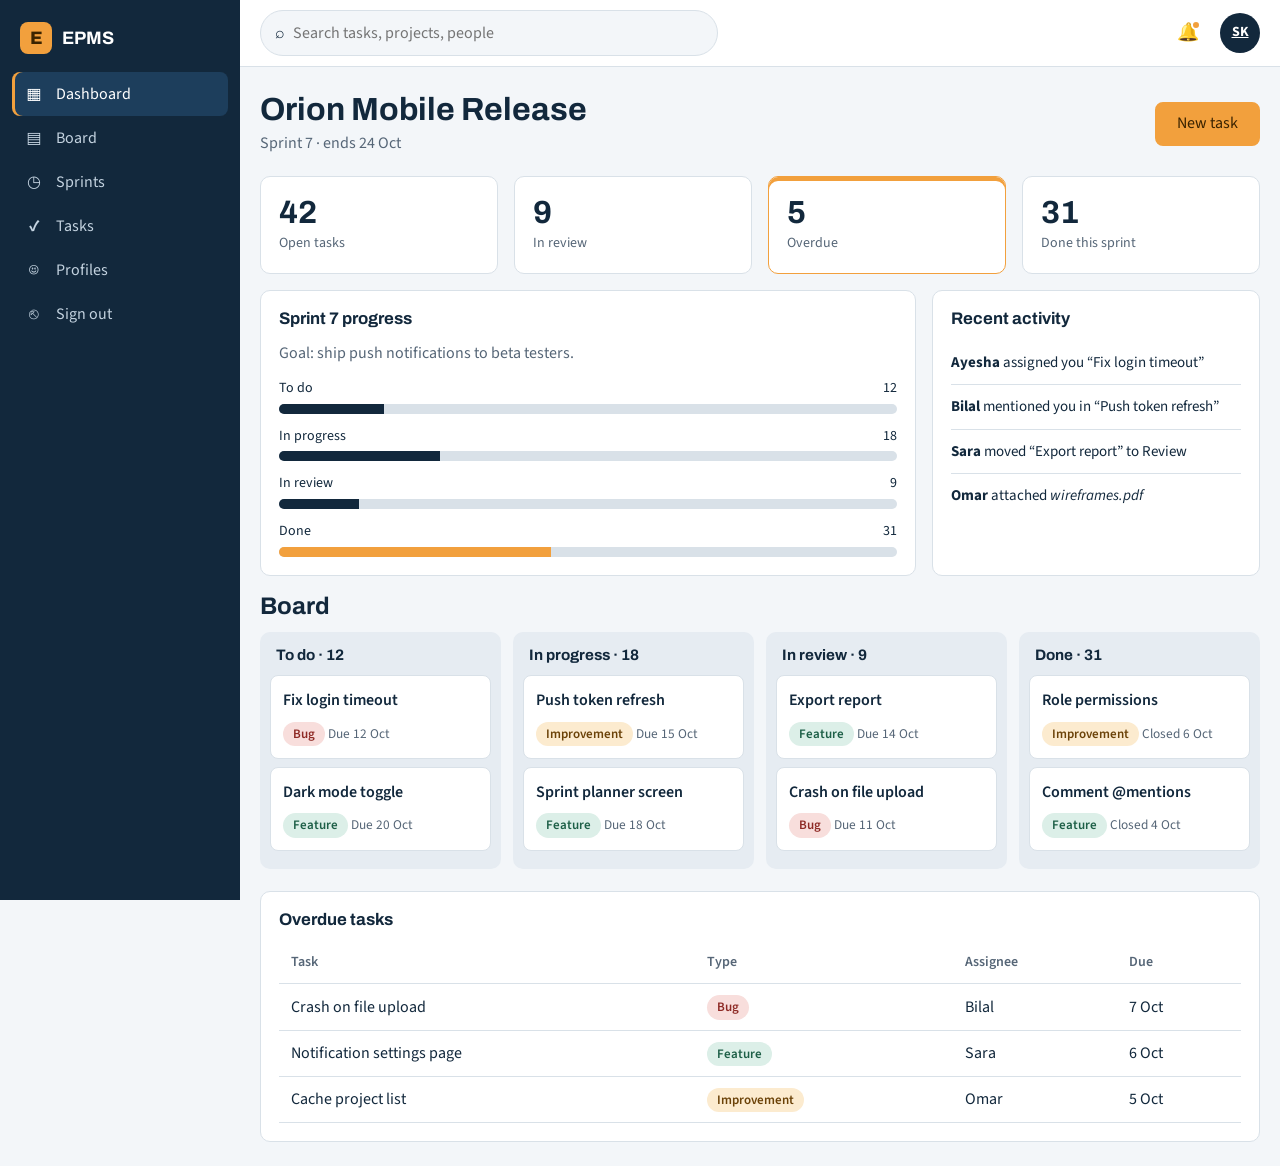
==== dashboard.html @ 10a547cf "Add files via upload" ====
<!DOCTYPE html>
<html lang="en">
<head>
<meta charset="utf-8">
<meta name="viewport" content="width=device-width, initial-scale=1">
<title>Dashboard — EPMS</title>
<link rel="icon" href="data:image/svg+xml,%3Csvg xmlns='http://www.w3.org/2000/svg' viewBox='0 0 32 32'%3E%3Crect width='32' height='32' rx='8' fill='%23F2A03D'/%3E%3Cpath d='M8 9h16M8 16h10M8 23h13' stroke='%233A2300' stroke-width='3' stroke-linecap='round'/%3E%3C/svg%3E">
<link rel="stylesheet" href="https://fonts.googleapis.com/css2?family=Archivo:wght@600;700;800&family=Source+Sans+3:wght@400;600;700&display=swap">
<link rel="stylesheet" href="styles.css">
</head>
<body>
<input type="checkbox" id="nav" aria-label="Toggle menu">
<div class="app">
  <aside class="side">
    <a class="brand" href="index.html"><span class="logo">E</span><span class="t">EPMS</span></a>
    <nav class="nav" aria-label="App">
      <a href="dashboard.html" aria-current="page"><i>▦</i><span class="t">Dashboard</span></a>
      <a href="#board"><i>▤</i><span class="t">Board</span></a>
      <a href="#sprint"><i>◷</i><span class="t">Sprints</span></a>
      <a href="#overdue"><i>✔</i><span class="t">Tasks</span></a>
      <a href="profiles.html"><i>☺</i><span class="t">Profiles</span></a>
      <a href="login.html"><i>⎋</i><span class="t">Sign out</span></a>
    </nav>
    <label class="scrim" for="nav"></label>
  </aside>
  <div>
    <header class="top">
      <label class="ico burger" for="nav" aria-label="Open menu">☰</label>
      <form class="search" role="search" onsubmit="return false"><span aria-hidden="true">⌕</span><input type="search" placeholder="Search tasks, projects, people" aria-label="Search"></form>
      <span class="sp"></span>
      <a class="ico" href="#activity" aria-label="Notifications, 3 new">🔔<span class="dot"></span></a>
      <a class="av" href="profiles.html#pm" aria-label="Your profile">SK</a>
    </header>
    <main>
      <div class="head">
        <div><h1>Orion Mobile Release</h1><p>Sprint 7 · ends 24 Oct</p></div>
        <a class="btn pri" href="#board">New task</a>
      </div>

      <section class="grid stats" aria-label="Task counts">
        <div class="card stat"><b>42</b><span>Open tasks</span></div>
        <div class="card stat"><b>9</b><span>In review</span></div>
        <div class="card stat hot"><b>5</b><span>Overdue</span></div>
        <div class="card stat"><b>31</b><span>Done this sprint</span></div>
      </section>

      <section class="grid two">
        <div class="card" id="sprint">
          <h3>Sprint 7 progress</h3>
          <p style="margin:0;color:var(--muted)">Goal: ship push notifications to beta testers.</p>
          <div class="row"><span>To do</span><span>12</span></div><div class="bar"><span style="width:17%"></span></div>
          <div class="row"><span>In progress</span><span>18</span></div><div class="bar"><span style="width:26%"></span></div>
          <div class="row"><span>In review</span><span>9</span></div><div class="bar"><span style="width:13%"></span></div>
          <div class="row"><span>Done</span><span>31</span></div><div class="bar hot"><span style="width:44%"></span></div>
        </div>
        <div class="card" id="activity">
          <h3>Recent activity</h3>
          <ul class="feed">
            <li><b>Ayesha</b> assigned you “Fix login timeout”</li>
            <li><b>Bilal</b> mentioned you in “Push token refresh”</li>
            <li><b>Sara</b> moved “Export report” to Review</li>
            <li><b>Omar</b> attached <i>wireframes.pdf</i></li>
          </ul>
        </div>
      </section>

      <section id="board" aria-label="Kanban board">
        <h2 style="margin-bottom:12px">Board</h2>
        <div class="board">
          <div class="col"><h3>To do · 12</h3>
            <div class="task"><p>Fix login timeout</p><span class="tag bug">Bug</span> <small>Due 12 Oct</small></div>
            <div class="task"><p>Dark mode toggle</p><span class="tag feat">Feature</span> <small>Due 20 Oct</small></div></div>
          <div class="col"><h3>In progress · 18</h3>
            <div class="task"><p>Push token refresh</p><span class="tag imp">Improvement</span> <small>Due 15 Oct</small></div>
            <div class="task"><p>Sprint planner screen</p><span class="tag feat">Feature</span> <small>Due 18 Oct</small></div></div>
          <div class="col"><h3>In review · 9</h3>
            <div class="task"><p>Export report</p><span class="tag feat">Feature</span> <small>Due 14 Oct</small></div>
            <div class="task"><p>Crash on file upload</p><span class="tag bug">Bug</span> <small>Due 11 Oct</small></div></div>
          <div class="col"><h3>Done · 31</h3>
            <div class="task"><p>Role permissions</p><span class="tag imp">Improvement</span> <small>Closed 6 Oct</small></div>
            <div class="task"><p>Comment @mentions</p><span class="tag feat">Feature</span> <small>Closed 4 Oct</small></div></div>
        </div>
      </section>

      <section class="card" id="overdue">
        <h3>Overdue tasks</h3>
        <div class="scroll"><table>
          <thead><tr><th>Task</th><th>Type</th><th>Assignee</th><th>Due</th></tr></thead>
          <tbody>
            <tr><td>Crash on file upload</td><td><span class="tag bug">Bug</span></td><td>Bilal</td><td>7 Oct</td></tr>
            <tr><td>Notification settings page</td><td><span class="tag feat">Feature</span></td><td>Sara</td><td>6 Oct</td></tr>
            <tr><td>Cache project list</td><td><span class="tag imp">Improvement</span></td><td>Omar</td><td>5 Oct</td></tr>
          </tbody>
        </table></div>
      </section>
    </main>
  </div>
</div>
</body>
</html>
---- styles.css ----
/* EPMS — 60% paper (--bg/--surface), 30% ink navy (--ink), 10% signal amber (--accent) */
:root{--bg:#F3F6F9;--surface:#fff;--ink:#12283C;--ink2:#1D3E5C;--muted:#566677;--line:#D9E1E8;--accent:#F2A03D;--accent-ink:#3A2300;--r:10px}
*{box-sizing:border-box}
body{margin:0;font:16px/1.55 "Source Sans 3",system-ui,sans-serif;background:var(--bg);color:var(--ink)}
h1,h2,h3{font-family:Archivo,system-ui,sans-serif;line-height:1.2;margin:0}
a{color:inherit}img{max-width:100%}
:focus-visible{outline:3px solid var(--accent);outline-offset:2px}
.wrap{max-width:1200px;margin:0 auto;padding:0 20px}

/* buttons, tags, forms */
.btn{display:inline-flex;align-items:center;justify-content:center;min-height:44px;padding:0 20px;border-radius:8px;font:700 16px inherit;text-decoration:none;border:2px solid currentColor;background:none;color:inherit;cursor:pointer}
.btn.pri{background:var(--accent);border-color:var(--accent);color:var(--accent-ink)}
.tag{display:inline-block;padding:2px 10px;border-radius:99px;font-size:13px;font-weight:600;background:#E6EDF3}
.tag.bug{background:#F8DEDC;color:#8E2A25}.tag.feat{background:#DCEFE8;color:#1D5F47}.tag.imp{background:#FCEBCF;color:#6B4208}
label{display:block;font-weight:600;margin:14px 0 4px}
input,select{width:100%;min-height:44px;padding:0 12px;border:1px solid var(--line);border-radius:8px;font:inherit;background:#fff;color:inherit}

/* landing */
.lnav{display:flex;justify-content:space-between;align-items:center;gap:12px;padding:14px 0;flex-wrap:wrap}
.brand{display:flex;gap:10px;align-items:center;font:700 18px Archivo,sans-serif;text-decoration:none}
.logo{width:32px;height:32px;border-radius:8px;background:var(--accent);color:var(--accent-ink);display:grid;place-items:center;font-weight:800;flex:none}
.hero{background:var(--ink);color:#fff;padding-bottom:clamp(40px,8vw,96px)}
.hero-grid{display:grid;grid-template-columns:1.1fr .9fr;gap:40px;align-items:center;padding-top:clamp(24px,5vw,64px)}
.hero h1{font-size:clamp(2rem,5vw,3.6rem);max-width:15ch}
.hero p{max-width:46ch;color:#C4D3E0;font-size:1.1rem}
.cta{display:flex;gap:12px;flex-wrap:wrap;margin-top:24px}
.peek{background:var(--surface);color:var(--ink);border-radius:var(--r);padding:14px;display:grid;grid-template-columns:repeat(3,1fr);gap:8px}
.peek div{background:#E9EEF3;border-radius:8px;padding:8px;font-size:14px}
.peek b{display:block;margin-bottom:6px}.peek p{margin:0 0 6px;background:#fff;border:1px solid var(--line);border-radius:6px;padding:6px;font-size:13px;color:var(--ink)}
.sec{padding:clamp(36px,6vw,72px) 0}
.sec h2{font-size:clamp(1.5rem,3vw,2.2rem);margin-bottom:24px}
.grid{display:grid;gap:16px}
.g3{grid-template-columns:repeat(auto-fit,minmax(260px,1fr))}
.band{background:var(--ink);color:#fff}.band .card{background:var(--ink2);border-color:#2E5878;color:#fff}
footer{padding:28px 0;color:var(--muted);font-size:14px;border-top:1px solid var(--line)}

/* app shell */
#nav{position:absolute;opacity:0;pointer-events:none}
.app{display:grid;grid-template-columns:240px 1fr;min-height:100vh}
.side{background:var(--ink);color:#C4D3E0;padding:16px 12px;position:sticky;top:0;height:100vh;overflow:auto}
.side .brand{color:#fff;padding:6px 8px 18px}
.nav a{display:flex;gap:12px;align-items:center;min-height:44px;padding:0 12px;border-radius:8px;text-decoration:none}
.nav a:hover,.nav a[aria-current]{background:var(--ink2);color:#fff}
.nav a[aria-current]{box-shadow:inset 3px 0 var(--accent)}
.nav i{font-style:normal;width:20px;text-align:center;flex:none}
.top{display:flex;gap:10px;align-items:center;padding:10px 20px;background:var(--surface);border-bottom:1px solid var(--line);position:sticky;top:0;z-index:5}
.search{flex:1;max-width:480px;display:flex;align-items:center;gap:8px;border:1px solid var(--line);border-radius:99px;padding:0 14px;background:var(--bg)}
.search input{border:0;background:none;outline:0;padding:0}
.search:focus-within{border-color:var(--ink);box-shadow:0 0 0 3px rgba(242,160,61,.45)}
.sp{flex:1}
.ico{min-width:44px;min-height:44px;display:grid;place-items:center;border-radius:50%;background:none;border:0;position:relative;font-size:18px;cursor:pointer;text-decoration:none}
.dot{position:absolute;top:9px;right:9px;width:10px;height:10px;border-radius:50%;background:var(--accent);border:2px solid #fff}
.burger,.scrim{display:none}
.av{width:40px;height:40px;border-radius:50%;background:var(--ink);color:#fff;display:grid;place-items:center;font-weight:700;font-size:14px;flex:none}
main{padding:24px 20px;max-width:1400px;margin:0 auto;width:100%}
.head{display:flex;justify-content:space-between;align-items:center;gap:12px;flex-wrap:wrap;margin-bottom:20px}
.head p{margin:2px 0 0;color:var(--muted)}
.card{background:var(--surface);border:1px solid var(--line);border-radius:var(--r);padding:18px}
.card h3{font-size:1.05rem;margin-bottom:12px}
.stats{grid-template-columns:repeat(auto-fit,minmax(170px,1fr));margin-bottom:16px}
.stat b{font:700 2rem Archivo,sans-serif;display:block}.stat span{color:var(--muted);font-size:14px}
.stat.hot{border-color:var(--accent);box-shadow:inset 0 4px var(--accent)}
.two{grid-template-columns:2fr 1fr;margin-bottom:16px}
.row{display:flex;justify-content:space-between;font-size:14px;margin:12px 0 4px}
.bar{height:10px;border-radius:99px;background:var(--line);overflow:hidden}
.bar span{display:block;height:100%;background:var(--ink)}.bar.hot span{background:var(--accent)}
.feed{list-style:none;margin:0;padding:0}.feed li{padding:10px 0;border-bottom:1px solid var(--line);font-size:15px}.feed li:last-child{border:0}
.board{display:grid;grid-template-columns:repeat(4,minmax(220px,1fr));gap:12px;overflow-x:auto;margin-bottom:16px;padding-bottom:6px}
.col{background:#E6ECF2;border-radius:var(--r);padding:10px}
.col h3{font-size:.95rem;padding:4px 6px 10px}
.task{background:#fff;border:1px solid var(--line);border-radius:8px;padding:12px;margin-bottom:8px}
.task p{margin:0 0 8px;font-weight:600}.task small{color:var(--muted)}
.scroll{overflow-x:auto}
table{width:100%;border-collapse:collapse;min-width:520px}
th,td{text-align:left;padding:10px 12px;border-bottom:1px solid var(--line)}
th{color:var(--muted);font-weight:600;font-size:14px}

/* profile tabs: CSS-only via :target */
.tabs{display:flex;gap:6px;flex-wrap:wrap;margin-bottom:16px}
.tabs a{min-height:44px;display:inline-flex;align-items:center;padding:0 18px;border-radius:99px;text-decoration:none;font-weight:600;border:1px solid var(--line);background:var(--surface)}
.tabs a:hover{border-color:var(--ink)}
.pane{display:none}.pane:target{display:block}
.panes:not(:has(:target)) .pane:first-child{display:block}
.who{display:flex;gap:16px;align-items:center;margin-bottom:16px}
.who .av{width:64px;height:64px;font-size:22px;background:var(--accent);color:var(--accent-ink)}
.perm{list-style:none;margin:0;padding:0}.perm li{padding:8px 0 8px 26px;position:relative;border-bottom:1px solid var(--line)}
.perm li::before{content:"✓";position:absolute;left:0;color:var(--ink);font-weight:800}
.perm li.no{color:var(--muted)}.perm li.no::before{content:"–"}

/* auth */
.auth{min-height:100vh;display:grid;place-items:center;padding:20px;background:var(--ink)}
.auth .card{width:100%;max-width:420px}

/* tablet: icon-only sidebar */
@media(max-width:1023px){
.app{grid-template-columns:68px 1fr}.side .t{display:none}.side .brand{justify-content:center}.nav a{justify-content:center;padding:0}
.two,.hero-grid{grid-template-columns:1fr}}
/* mobile: off-canvas sidebar */
@media(max-width:599px){
.app{grid-template-columns:1fr}
.side{position:fixed;inset:0 auto 0 0;width:260px;z-index:20;transform:translateX(-100%);transition:transform .2s}
.side .t{display:inline}.side .brand{justify-content:flex-start}.nav a{justify-content:flex-start;padding:0 12px}
#nav:checked~.app .side{transform:none}
#nav:checked~.app .scrim{display:block;position:fixed;inset:0;background:rgba(18,40,60,.5);z-index:15}
.burger{display:grid}.top{padding:8px 12px}main{padding:16px 12px}
.peek{grid-template-columns:1fr}.btn{width:100%}.head .btn{width:auto}}
/* large screens: cap width */
@media(min-width:1440px){main{padding:32px}.stats{grid-template-columns:repeat(4,1fr)}}
@media(prefers-reduced-motion:reduce){*{transition:none!important}}
@media print{.side,.top,.scrim{display:none}.app{display:block}.card{break-inside:avoid}}
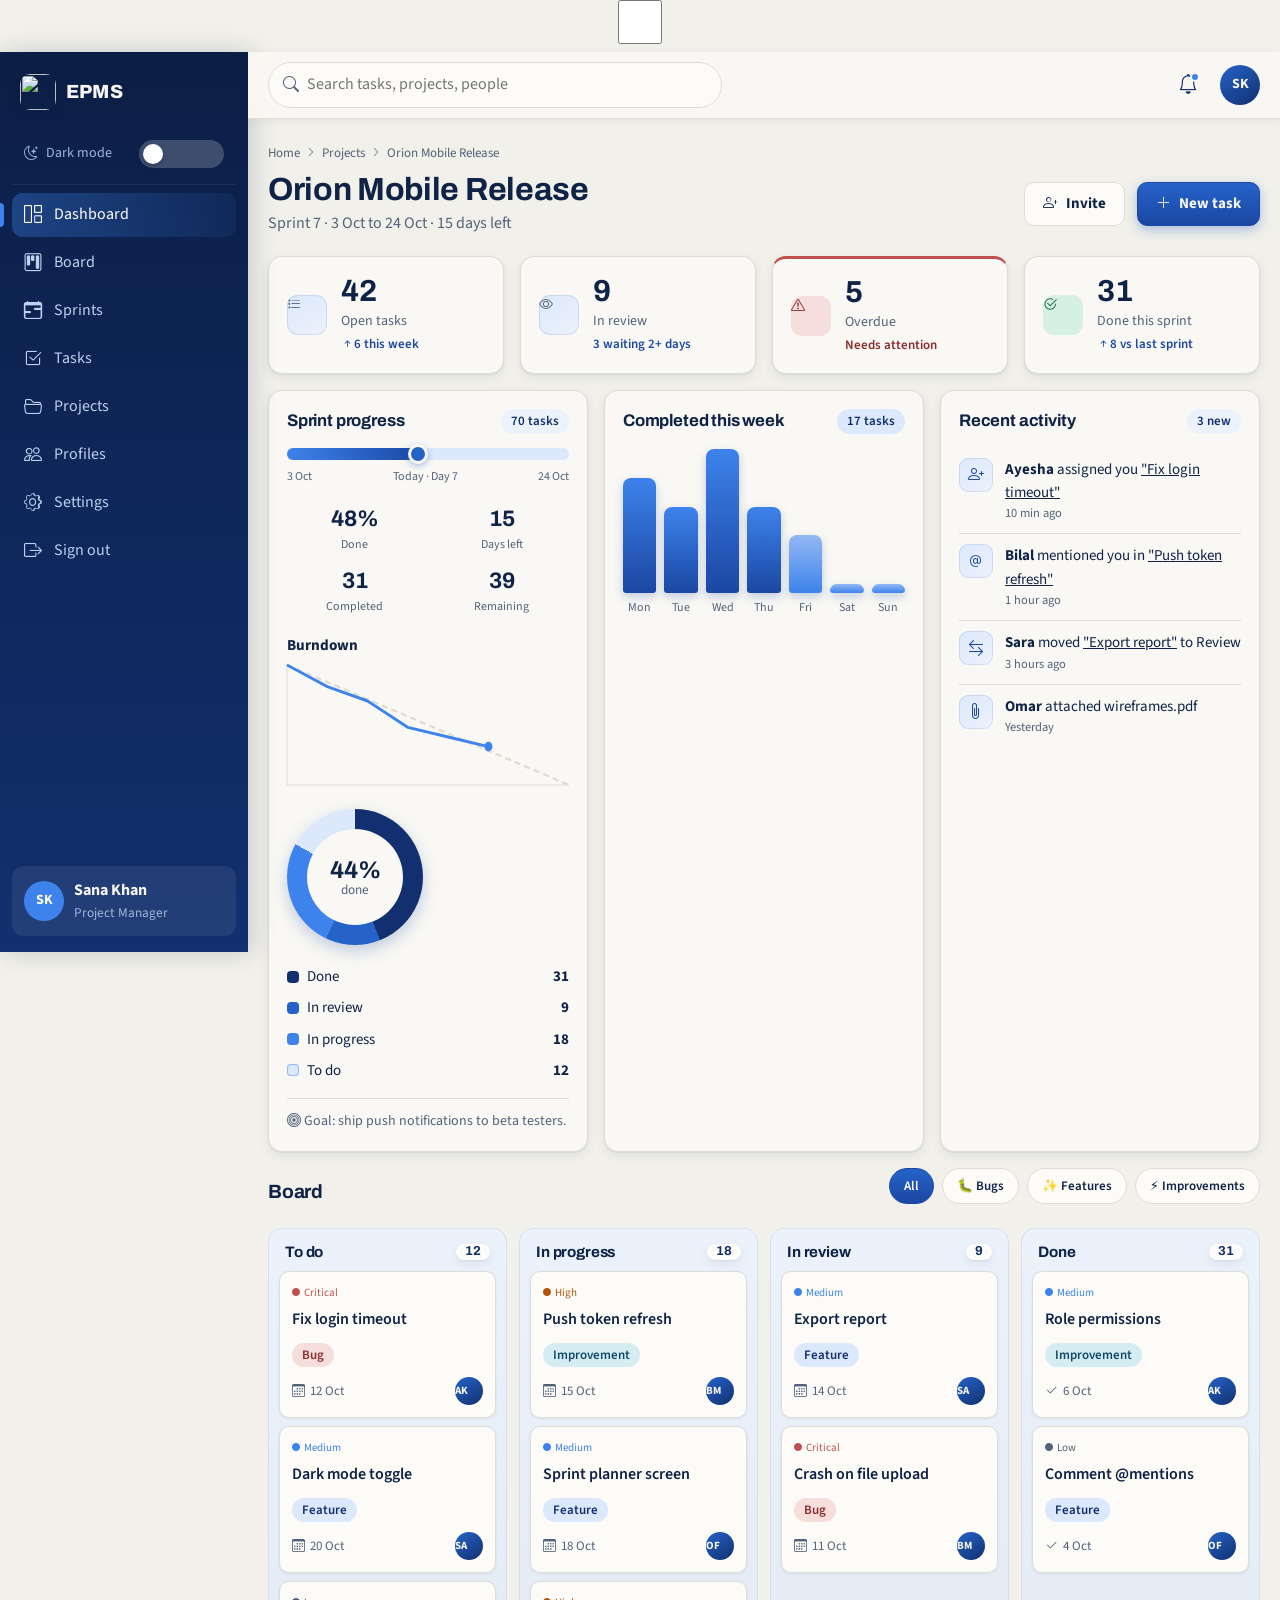
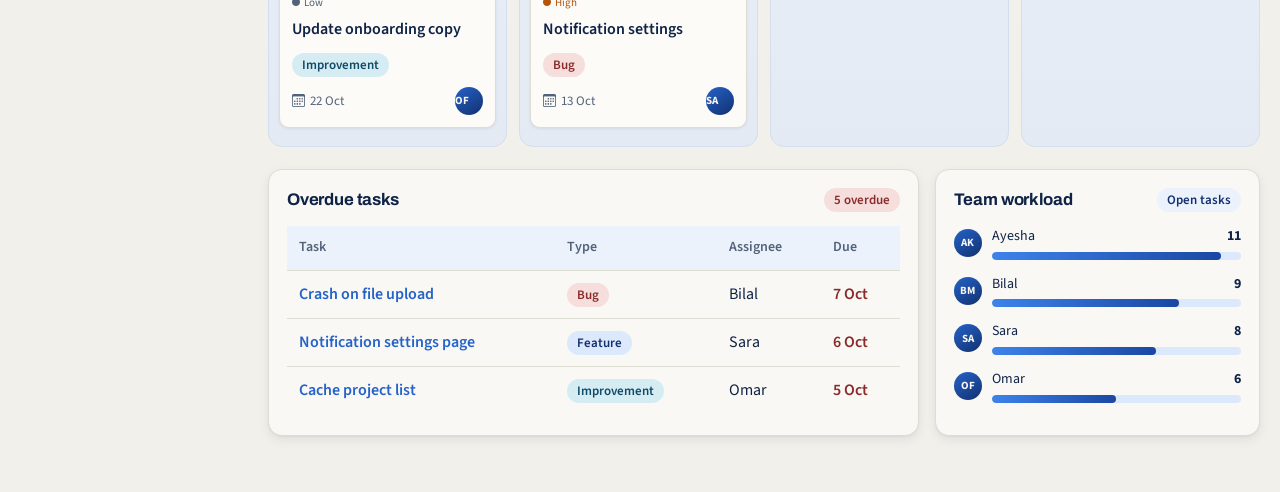
==== commit 0243b946: "chore: add new pages, auth flow, and .gitignore" ====
--- a/dashboard.html
+++ b/dashboard.html
@@ -4,94 +4,314 @@
 <meta charset="utf-8">
 <meta name="viewport" content="width=device-width, initial-scale=1">
 <title>Dashboard — EPMS</title>
-<link rel="icon" href="data:image/svg+xml,%3Csvg xmlns='http://www.w3.org/2000/svg' viewBox='0 0 32 32'%3E%3Crect width='32' height='32' rx='8' fill='%23F2A03D'/%3E%3Cpath d='M8 9h16M8 16h10M8 23h13' stroke='%233A2300' stroke-width='3' stroke-linecap='round'/%3E%3C/svg%3E">
+<meta name="description" content="Your engineering project dashboard — sprints, tasks, board and team workload at a glance.">
+<link rel="icon" type="image/svg+xml" href="logo.svg">
 <link rel="stylesheet" href="https://fonts.googleapis.com/css2?family=Archivo:wght@600;700;800&family=Source+Sans+3:wght@400;600;700&display=swap">
+<link rel="stylesheet" href="https://cdn.jsdelivr.net/npm/bootstrap-icons@1.11.3/font/bootstrap-icons.min.css">
 <link rel="stylesheet" href="styles.css">
 </head>
 <body>
+<!-- dark-mode checkbox (scoped via :has()) -->
+<input type="checkbox" id="dm" class="sr-only" aria-label="Toggle dark mode">
 <input type="checkbox" id="nav" aria-label="Toggle menu">
+<label class="scrim" for="nav" aria-label="Close menu"></label>
+
+<!-- ── New Task Modal (HTML :target trick; works without JS) ── -->
+<div id="new-task" role="dialog" aria-modal="true" aria-label="Create new task">
+  <div class="modal-card">
+    <div class="modal-h">
+      <h2><i class="bi bi-plus-circle" style="color:var(--b500)"></i> New Task</h2>
+      <a href="#" class="modal-close" aria-label="Close"><i class="bi bi-x-lg"></i></a>
+    </div>
+    <div class="modal-body">
+      <label for="nt-title">Task title <span style="color:var(--red)">*</span></label>
+      <input id="nt-title" type="text" placeholder="e.g. Fix login timeout" required>
+
+      <div class="modal-row">
+        <div>
+          <label for="nt-type">Type</label>
+          <select id="nt-type">
+            <option>🐛 Bug</option>
+            <option selected>✨ Feature</option>
+            <option>⚡ Improvement</option>
+          </select>
+        </div>
+        <div>
+          <label for="nt-priority">Priority</label>
+          <select id="nt-priority">
+            <option>🔴 Critical</option>
+            <option>🟠 High</option>
+            <option selected>🔵 Medium</option>
+            <option>⚪ Low</option>
+          </select>
+        </div>
+      </div>
+
+      <div class="modal-row">
+        <div>
+          <label for="nt-assignee">Assignee</label>
+          <select id="nt-assignee">
+            <option>Ayesha Khan</option>
+            <option>Bilal Mehmood</option>
+            <option selected>Sara Ahmed</option>
+            <option>Omar Farooq</option>
+            <option>Sana Khan</option>
+          </select>
+        </div>
+        <div>
+          <label for="nt-due">Due date</label>
+          <input id="nt-due" type="date" value="2026-10-24">
+        </div>
+      </div>
+
+      <label for="nt-sprint">Sprint</label>
+      <select id="nt-sprint">
+        <option selected>Sprint 7 · Orion Mobile Release</option>
+        <option>Sprint 8 · Billing Portal</option>
+        <option>Backlog (no sprint)</option>
+      </select>
+
+      <label for="nt-desc">Description</label>
+      <textarea id="nt-desc" placeholder="What needs to be done? Add context, links or acceptance criteria…"></textarea>
+
+      <div class="modal-footer">
+        <a href="#" class="btn ghost">Cancel</a>
+        <a href="task-detail.html" class="btn pri"><i class="bi bi-check2"></i>Create task</a>
+      </div>
+    </div>
+  </div>
+</div>
+
 <div class="app">
+  <!-- ── Sidebar ─────────────────────────────────────── -->
   <aside class="side">
-    <a class="brand" href="index.html"><span class="logo">E</span><span class="t">EPMS</span></a>
+    <a class="brand" href="index.html"><img src="logo.svg" alt="" width="36" height="36"><span class="t">EPMS</span></a>
+
+    <!-- dark mode toggle -->
+    <div class="dm-row">
+      <i class="bi bi-moon-stars"></i>
+      <label for="dm" class="t">Dark mode</label>
+      <label class="sw"><input type="checkbox" id="dm-side" onchange="document.getElementById('dm').checked=this.checked"><span></span></label>
+    </div>
+
     <nav class="nav" aria-label="App">
-      <a href="dashboard.html" aria-current="page"><i>▦</i><span class="t">Dashboard</span></a>
-      <a href="#board"><i>▤</i><span class="t">Board</span></a>
-      <a href="#sprint"><i>◷</i><span class="t">Sprints</span></a>
-      <a href="#overdue"><i>✔</i><span class="t">Tasks</span></a>
-      <a href="profiles.html"><i>☺</i><span class="t">Profiles</span></a>
-      <a href="login.html"><i>⎋</i><span class="t">Sign out</span></a>
+      <a href="dashboard.html" aria-current="page" title="Dashboard"><i class="bi bi-grid-1x2"></i><span class="t">Dashboard</span></a>
+      <a href="#board" title="Board"><i class="bi bi-kanban"></i><span class="t">Board</span></a>
+      <a href="#sprint" title="Sprints"><i class="bi bi-calendar-range"></i><span class="t">Sprints</span></a>
+      <a href="#overdue" title="Tasks"><i class="bi bi-check2-square"></i><span class="t">Tasks</span></a>
+      <a href="projects.html" title="Projects"><i class="bi bi-folder2-open"></i><span class="t">Projects</span></a>
+      <a href="profiles.html" title="Profiles"><i class="bi bi-people"></i><span class="t">Profiles</span></a>
+      <a href="settings.html" title="Settings"><i class="bi bi-gear"></i><span class="t">Settings</span></a>
+      <a href="login.html" title="Sign out"><i class="bi bi-box-arrow-right"></i><span class="t">Sign out</span></a>
     </nav>
-    <label class="scrim" for="nav"></label>
+    <div class="me"><span class="av">SK</span><div class="t"><b>Sana Khan</b><small>Project Manager</small></div></div>
   </aside>
-  <div>
+
+  <div class="page">
+    <!-- ── Top bar ──────────────────────────────────── -->
     <header class="top">
-      <label class="ico burger" for="nav" aria-label="Open menu">☰</label>
-      <form class="search" role="search" onsubmit="return false"><span aria-hidden="true">⌕</span><input type="search" placeholder="Search tasks, projects, people" aria-label="Search"></form>
+      <label class="ico burger" for="nav" aria-label="Open menu"><i class="bi bi-list"></i></label>
+      <div class="search" role="search"><i class="bi bi-search"></i><input type="search" placeholder="Search tasks, projects, people" aria-label="Search"></div>
       <span class="sp"></span>
-      <a class="ico" href="#activity" aria-label="Notifications, 3 new">🔔<span class="dot"></span></a>
-      <a class="av" href="profiles.html#pm" aria-label="Your profile">SK</a>
+
+      <!-- Notification dropdown -->
+      <details class="drop" id="notif-drop">
+        <summary class="ico" aria-label="Notifications, 3 new" id="bell-btn">
+          <i class="bi bi-bell"></i><span class="dot"></span>
+        </summary>
+        <div class="drop-menu" role="menu" aria-label="Notifications">
+          <h4>Notifications</h4>
+          <a class="notif-item" href="task-detail.html" role="menuitem">
+            <span class="chip"><i class="bi bi-person-plus"></i></span>
+            <div><b>Ayesha assigned you "Fix login timeout"</b><small>10 min ago</small></div>
+            <span class="notif-dot"></span>
+          </a>
+          <a class="notif-item" href="task-detail.html" role="menuitem">
+            <span class="chip"><i class="bi bi-at"></i></span>
+            <div><b>Bilal mentioned you in "Push token refresh"</b><small>1 hour ago</small></div>
+            <span class="notif-dot"></span>
+          </a>
+          <a class="notif-item" href="task-detail.html" role="menuitem">
+            <span class="chip"><i class="bi bi-arrow-left-right"></i></span>
+            <div><b>Sara moved "Export report" to Review</b><small>3 hours ago</small></div>
+            <span class="notif-dot"></span>
+          </a>
+          <a class="notif-item" href="task-detail.html" role="menuitem">
+            <span class="chip"><i class="bi bi-paperclip"></i></span>
+            <div><b>Omar attached wireframes.pdf</b><small>Yesterday</small></div>
+          </a>
+          <a class="drop-footer" href="dashboard.html#activity">Mark all as read · View all</a>
+        </div>
+      </details>
+
+      <!-- Avatar dropdown -->
+      <details class="drop" id="avatar-drop">
+        <summary class="av" aria-label="Your account menu" id="avatar-btn">SK</summary>
+        <div class="drop-menu av-menu" role="menu" aria-label="Account">
+          <div class="av-info">
+            <b>Sana Khan</b>
+            <small>sana@example.com · Project Manager</small>
+          </div>
+          <a class="av-link" href="profiles.html#pm" role="menuitem"><i class="bi bi-person-circle"></i>Your profile</a>
+          <a class="av-link" href="settings.html" role="menuitem"><i class="bi bi-gear"></i>Settings</a>
+          <div style="display:flex;align-items:center;gap:10px;padding:12px 16px;border-bottom:1px solid var(--line)">
+            <i class="bi bi-moon-stars" style="color:var(--muted)"></i>
+            <span style="flex:1;font-size:14px">Dark mode</span>
+            <label class="sw"><input type="checkbox" id="dm-top" onchange="document.getElementById('dm').checked=this.checked;document.getElementById('dm-side').checked=this.checked"><span></span></label>
+          </div>
+          <a class="av-link" href="login.html" role="menuitem" style="color:var(--red-ink)"><i class="bi bi-box-arrow-right"></i>Sign out</a>
+        </div>
+      </details>
     </header>
+
     <main>
+      <nav class="bread" aria-label="Breadcrumb">
+        <a href="index.html">Home</a><i class="bi bi-chevron-right"></i>
+        <a href="projects.html">Projects</a><i class="bi bi-chevron-right"></i>
+        <span>Orion Mobile Release</span>
+      </nav>
+
       <div class="head">
-        <div><h1>Orion Mobile Release</h1><p>Sprint 7 · ends 24 Oct</p></div>
-        <a class="btn pri" href="#board">New task</a>
+        <div><h1>Orion Mobile Release</h1><p>Sprint 7 · 3 Oct to 24 Oct · 15 days left</p></div>
+        <div class="cta">
+          <a class="btn ghost" href="profiles.html"><i class="bi bi-person-plus"></i>Invite</a>
+          <a class="btn pri" href="#new-task" id="open-task-btn"><i class="bi bi-plus-lg"></i>New task</a>
+        </div>
       </div>
 
+      <!-- ── KPI stats ─────────────────────────────── -->
       <section class="grid stats" aria-label="Task counts">
-        <div class="card stat"><b>42</b><span>Open tasks</span></div>
-        <div class="card stat"><b>9</b><span>In review</span></div>
-        <div class="card stat hot"><b>5</b><span>Overdue</span></div>
-        <div class="card stat"><b>31</b><span>Done this sprint</span></div>
+        <div class="card stat"><span class="chip"><i class="bi bi-list-task"></i></span><div><b>42</b><span>Open tasks</span><small><i class="bi bi-arrow-up-short"></i>6 this week</small></div></div>
+        <div class="card stat"><span class="chip"><i class="bi bi-eye"></i></span><div><b>9</b><span>In review</span><small>3 waiting 2+ days</small></div></div>
+        <div class="card stat hot"><span class="chip red"><i class="bi bi-exclamation-triangle"></i></span><div><b>5</b><span>Overdue</span><small>Needs attention</small></div></div>
+        <div class="card stat"><span class="chip green"><i class="bi bi-check2-circle"></i></span><div><b>31</b><span>Done this sprint</span><small><i class="bi bi-arrow-up-short"></i>8 vs last sprint</small></div></div>
       </section>
 
+      <!-- ── Sprint + bars + activity ─────────────── -->
+      <section class="grid three" aria-label="Sprint overview">
+        <div class="card" id="sprint">
+          <div class="card-h"><h3>Sprint progress</h3><span class="tag">70 tasks</span></div>
+
+          <!-- Sprint timeline bar -->
+          <div class="sprint-timeline" aria-label="Sprint timeline, 48% complete">
+            <div class="sprint-bar-wrap"><div class="sprint-bar-fill" style="width:48%"></div></div>
+            <div class="sprint-labels"><span>3 Oct</span><span>Today · Day 7</span><span>24 Oct</span></div>
+          </div>
+          <div class="sprint-stats">
+            <div class="sprint-stat"><b>48%</b><small>Done</small></div>
+            <div class="sprint-stat"><b>15</b><small>Days left</small></div>
+            <div class="sprint-stat"><b>31</b><small>Completed</small></div>
+            <div class="sprint-stat"><b>39</b><small>Remaining</small></div>
+          </div>
+
+          <!-- Burndown SVG chart -->
+          <div class="burndown" aria-label="Burndown chart">
+            <p class="burndown-title">Burndown</p>
+            <svg viewBox="0 0 280 100" aria-hidden="true" preserveAspectRatio="none">
+              <!-- axes -->
+              <line x1="0" y1="0" x2="0" y2="100" stroke="var(--line)" stroke-width="1"/>
+              <line x1="0" y1="100" x2="280" y2="100" stroke="var(--line)" stroke-width="1"/>
+              <!-- ideal line -->
+              <polyline class="ideal" points="0,0 280,100"/>
+              <!-- actual -->
+              <polyline points="0,0 40,18 80,30 120,52 160,60 200,68"/>
+              <circle cx="200" cy="68" r="4"/>
+            </svg>
+          </div>
+
+          <div class="donut-wrap" style="margin-top:16px">
+            <div class="donut" role="img" aria-label="44 percent of tasks done"><span><b>44%</b><small>done</small></span></div>
+            <ul class="legend">
+              <li><i style="background:var(--b800)"></i>Done<b>31</b></li>
+              <li><i style="background:var(--b600)"></i>In review<b>9</b></li>
+              <li><i style="background:var(--b500)"></i>In progress<b>18</b></li>
+              <li><i style="background:var(--b100);box-shadow:inset 0 0 0 1px var(--b300)"></i>To do<b>12</b></li>
+            </ul>
+          </div>
+          <p class="goal"><i class="bi bi-bullseye"></i> Goal: ship push notifications to beta testers.</p>
+        </div>
+
+        <div class="card">
+          <div class="card-h"><h3>Completed this week</h3><span class="tag feat">17 tasks</span></div>
+          <div class="bars" role="img" aria-label="Tasks completed per day, Mon 4, Tue 3, Wed 5, Thu 3, Fri 2, Sat 0, Sun 0">
+            <div><i style="--n:.8"></i><small>Mon</small></div>
+            <div><i style="--n:.6"></i><small>Tue</small></div>
+            <div><i style="--n:1"></i><small>Wed</small></div>
+            <div><i style="--n:.6"></i><small>Thu</small></div>
+            <div class="lo"><i style="--n:.4"></i><small>Fri</small></div>
+            <div class="lo"><i style="--n:.06"></i><small>Sat</small></div>
+            <div class="lo"><i style="--n:.06"></i><small>Sun</small></div>
+          </div>
+        </div>
+
+        <div class="card" id="activity">
+          <div class="card-h"><h3>Recent activity</h3><span class="tag">3 new</span></div>
+          <ul class="feed">
+            <li><span class="chip"><i class="bi bi-person-plus"></i></span><div><b>Ayesha</b> assigned you <a href="task-detail.html">"Fix login timeout"</a><small>10 min ago</small></div></li>
+            <li><span class="chip"><i class="bi bi-at"></i></span><div><b>Bilal</b> mentioned you in <a href="task-detail.html">"Push token refresh"</a><small>1 hour ago</small></div></li>
+            <li><span class="chip"><i class="bi bi-arrow-left-right"></i></span><div><b>Sara</b> moved <a href="task-detail.html">"Export report"</a> to Review<small>3 hours ago</small></div></li>
+            <li><span class="chip"><i class="bi bi-paperclip"></i></span><div><b>Omar</b> attached wireframes.pdf<small>Yesterday</small></div></li>
+          </ul>
+        </div>
+      </section>
+
+      <!-- ── Board ──────────────────────────────────── -->
+      <section id="board" aria-label="Kanban board" class="board-filter">
+        <div style="display:flex;align-items:center;justify-content:space-between;gap:12px;flex-wrap:wrap;margin-bottom:12px">
+          <h2 class="sec-t" style="margin:0">Board</h2>
+          <div class="board-controls" role="group" aria-label="Filter by type">
+            <input type="radio" name="bfilter" id="f-all"  checked>
+            <label for="f-all">All</label>
+            <input type="radio" name="bfilter" id="f-bug">
+            <label for="f-bug">🐛 Bugs</label>
+            <input type="radio" name="bfilter" id="f-feat">
+            <label for="f-feat">✨ Features</label>
+            <input type="radio" name="bfilter" id="f-imp">
+            <label for="f-imp">⚡ Improvements</label>
+          </div>
+        </div>
+        <div class="board">
+          <div class="col"><h3>To do <b>12</b></h3>
+            <a href="task-detail.html" class="task"><div class="task-pri pri-crit"><i class="bi bi-circle-fill" style="font-size:8px"></i>Critical</div><p>Fix login timeout</p><span class="tag bug">Bug</span><div class="meta"><span><i class="bi bi-calendar3"></i>12 Oct</span><span class="av sm">AK</span></div></a>
+            <a href="task-detail.html" class="task"><div class="task-pri pri-med"><i class="bi bi-circle-fill" style="font-size:8px"></i>Medium</div><p>Dark mode toggle</p><span class="tag feat">Feature</span><div class="meta"><span><i class="bi bi-calendar3"></i>20 Oct</span><span class="av sm">SA</span></div></a>
+            <a href="task-detail.html" class="task"><div class="task-pri pri-low"><i class="bi bi-circle-fill" style="font-size:8px"></i>Low</div><p>Update onboarding copy</p><span class="tag imp">Improvement</span><div class="meta"><span><i class="bi bi-calendar3"></i>22 Oct</span><span class="av sm">OF</span></div></a>
+          </div>
+          <div class="col"><h3>In progress <b>18</b></h3>
+            <a href="task-detail.html" class="task"><div class="task-pri pri-high"><i class="bi bi-circle-fill" style="font-size:8px"></i>High</div><p>Push token refresh</p><span class="tag imp">Improvement</span><div class="meta"><span><i class="bi bi-calendar3"></i>15 Oct</span><span class="av sm">BM</span></div></a>
+            <a href="task-detail.html" class="task"><div class="task-pri pri-med"><i class="bi bi-circle-fill" style="font-size:8px"></i>Medium</div><p>Sprint planner screen</p><span class="tag feat">Feature</span><div class="meta"><span><i class="bi bi-calendar3"></i>18 Oct</span><span class="av sm">OF</span></div></a>
+            <a href="task-detail.html" class="task"><div class="task-pri pri-high"><i class="bi bi-circle-fill" style="font-size:8px"></i>High</div><p>Notification settings</p><span class="tag bug">Bug</span><div class="meta"><span><i class="bi bi-calendar3"></i>13 Oct</span><span class="av sm">SA</span></div></a>
+          </div>
+          <div class="col"><h3>In review <b>9</b></h3>
+            <a href="task-detail.html" class="task"><div class="task-pri pri-med"><i class="bi bi-circle-fill" style="font-size:8px"></i>Medium</div><p>Export report</p><span class="tag feat">Feature</span><div class="meta"><span><i class="bi bi-calendar3"></i>14 Oct</span><span class="av sm">SA</span></div></a>
+            <a href="task-detail.html" class="task"><div class="task-pri pri-crit"><i class="bi bi-circle-fill" style="font-size:8px"></i>Critical</div><p>Crash on file upload</p><span class="tag bug">Bug</span><div class="meta"><span><i class="bi bi-calendar3"></i>11 Oct</span><span class="av sm">BM</span></div></a>
+          </div>
+          <div class="col"><h3>Done <b>31</b></h3>
+            <a href="task-detail.html" class="task"><div class="task-pri pri-med"><i class="bi bi-circle-fill" style="font-size:8px"></i>Medium</div><p>Role permissions</p><span class="tag imp">Improvement</span><div class="meta"><span><i class="bi bi-check2"></i>6 Oct</span><span class="av sm">AK</span></div></a>
+            <a href="task-detail.html" class="task"><div class="task-pri pri-low"><i class="bi bi-circle-fill" style="font-size:8px"></i>Low</div><p>Comment @mentions</p><span class="tag feat">Feature</span><div class="meta"><span><i class="bi bi-check2"></i>4 Oct</span><span class="av sm">OF</span></div></a>
+          </div>
+        </div>
+      </section>
+
+      <!-- ── Overdue + Workload ─────────────────────── -->
       <section class="grid two">
-        <div class="card" id="sprint">
-          <h3>Sprint 7 progress</h3>
-          <p style="margin:0;color:var(--muted)">Goal: ship push notifications to beta testers.</p>
-          <div class="row"><span>To do</span><span>12</span></div><div class="bar"><span style="width:17%"></span></div>
-          <div class="row"><span>In progress</span><span>18</span></div><div class="bar"><span style="width:26%"></span></div>
-          <div class="row"><span>In review</span><span>9</span></div><div class="bar"><span style="width:13%"></span></div>
-          <div class="row"><span>Done</span><span>31</span></div><div class="bar hot"><span style="width:44%"></span></div>
-        </div>
-        <div class="card" id="activity">
-          <h3>Recent activity</h3>
-          <ul class="feed">
-            <li><b>Ayesha</b> assigned you “Fix login timeout”</li>
-            <li><b>Bilal</b> mentioned you in “Push token refresh”</li>
-            <li><b>Sara</b> moved “Export report” to Review</li>
-            <li><b>Omar</b> attached <i>wireframes.pdf</i></li>
-          </ul>
-        </div>
-      </section>
-
-      <section id="board" aria-label="Kanban board">
-        <h2 style="margin-bottom:12px">Board</h2>
-        <div class="board">
-          <div class="col"><h3>To do · 12</h3>
-            <div class="task"><p>Fix login timeout</p><span class="tag bug">Bug</span> <small>Due 12 Oct</small></div>
-            <div class="task"><p>Dark mode toggle</p><span class="tag feat">Feature</span> <small>Due 20 Oct</small></div></div>
-          <div class="col"><h3>In progress · 18</h3>
-            <div class="task"><p>Push token refresh</p><span class="tag imp">Improvement</span> <small>Due 15 Oct</small></div>
-            <div class="task"><p>Sprint planner screen</p><span class="tag feat">Feature</span> <small>Due 18 Oct</small></div></div>
-          <div class="col"><h3>In review · 9</h3>
-            <div class="task"><p>Export report</p><span class="tag feat">Feature</span> <small>Due 14 Oct</small></div>
-            <div class="task"><p>Crash on file upload</p><span class="tag bug">Bug</span> <small>Due 11 Oct</small></div></div>
-          <div class="col"><h3>Done · 31</h3>
-            <div class="task"><p>Role permissions</p><span class="tag imp">Improvement</span> <small>Closed 6 Oct</small></div>
-            <div class="task"><p>Comment @mentions</p><span class="tag feat">Feature</span> <small>Closed 4 Oct</small></div></div>
-        </div>
-      </section>
-
-      <section class="card" id="overdue">
-        <h3>Overdue tasks</h3>
-        <div class="scroll"><table>
-          <thead><tr><th>Task</th><th>Type</th><th>Assignee</th><th>Due</th></tr></thead>
-          <tbody>
-            <tr><td>Crash on file upload</td><td><span class="tag bug">Bug</span></td><td>Bilal</td><td>7 Oct</td></tr>
-            <tr><td>Notification settings page</td><td><span class="tag feat">Feature</span></td><td>Sara</td><td>6 Oct</td></tr>
-            <tr><td>Cache project list</td><td><span class="tag imp">Improvement</span></td><td>Omar</td><td>5 Oct</td></tr>
-          </tbody>
-        </table></div>
+        <div class="card" id="overdue">
+          <div class="card-h"><h3>Overdue tasks</h3><span class="tag bug">5 overdue</span></div>
+          <div class="scroll"><table>
+            <thead><tr><th>Task</th><th>Type</th><th>Assignee</th><th>Due</th></tr></thead>
+            <tbody>
+              <tr><td data-label="Task"><a href="task-detail.html">Crash on file upload</a></td><td data-label="Type"><span class="tag bug">Bug</span></td><td data-label="Assignee">Bilal</td><td data-label="Due" style="color:var(--red-ink);font-weight:600">7 Oct</td></tr>
+              <tr><td data-label="Task"><a href="task-detail.html">Notification settings page</a></td><td data-label="Type"><span class="tag feat">Feature</span></td><td data-label="Assignee">Sara</td><td data-label="Due" style="color:var(--red-ink);font-weight:600">6 Oct</td></tr>
+              <tr><td data-label="Task"><a href="task-detail.html">Cache project list</a></td><td data-label="Type"><span class="tag imp">Improvement</span></td><td data-label="Assignee">Omar</td><td data-label="Due" style="color:var(--red-ink);font-weight:600">5 Oct</td></tr>
+            </tbody>
+          </table></div>
+        </div>
+        <div class="card">
+          <div class="card-h"><h3>Team workload</h3><span class="tag">Open tasks</span></div>
+          <div class="who-row"><span class="av sm">AK</span><div><span>Ayesha<b>11</b></span><div class="bar"><span style="width:92%"></span></div></div></div>
+          <div class="who-row"><span class="av sm">BM</span><div><span>Bilal<b>9</b></span><div class="bar"><span style="width:75%"></span></div></div></div>
+          <div class="who-row"><span class="av sm">SA</span><div><span>Sara<b>8</b></span><div class="bar"><span style="width:66%"></span></div></div></div>
+          <div class="who-row"><span class="av sm">OF</span><div><span>Omar<b>6</b></span><div class="bar"><span style="width:50%"></span></div></div></div>
+        </div>
       </section>
     </main>
   </div>
--- a/styles.css
+++ b/styles.css
@@ -1,110 +1,922 @@
-/* EPMS — 60% paper (--bg/--surface), 30% ink navy (--ink), 10% signal amber (--accent) */
-:root{--bg:#F3F6F9;--surface:#fff;--ink:#12283C;--ink2:#1D3E5C;--muted:#566677;--line:#D9E1E8;--accent:#F2A03D;--accent-ink:#3A2300;--r:10px}
-*{box-sizing:border-box}
-body{margin:0;font:16px/1.55 "Source Sans 3",system-ui,sans-serif;background:var(--bg);color:var(--ink)}
-h1,h2,h3{font-family:Archivo,system-ui,sans-serif;line-height:1.2;margin:0}
-a{color:inherit}img{max-width:100%}
-:focus-visible{outline:3px solid var(--accent);outline-offset:2px}
-.wrap{max-width:1200px;margin:0 auto;padding:0 20px}
-
-/* buttons, tags, forms */
-.btn{display:inline-flex;align-items:center;justify-content:center;min-height:44px;padding:0 20px;border-radius:8px;font:700 16px inherit;text-decoration:none;border:2px solid currentColor;background:none;color:inherit;cursor:pointer}
-.btn.pri{background:var(--accent);border-color:var(--accent);color:var(--accent-ink)}
-.tag{display:inline-block;padding:2px 10px;border-radius:99px;font-size:13px;font-weight:600;background:#E6EDF3}
-.tag.bug{background:#F8DEDC;color:#8E2A25}.tag.feat{background:#DCEFE8;color:#1D5F47}.tag.imp{background:#FCEBCF;color:#6B4208}
-label{display:block;font-weight:600;margin:14px 0 4px}
-input,select{width:100%;min-height:44px;padding:0 12px;border:1px solid var(--line);border-radius:8px;font:inherit;background:#fff;color:inherit}
-
-/* landing */
-.lnav{display:flex;justify-content:space-between;align-items:center;gap:12px;padding:14px 0;flex-wrap:wrap}
-.brand{display:flex;gap:10px;align-items:center;font:700 18px Archivo,sans-serif;text-decoration:none}
-.logo{width:32px;height:32px;border-radius:8px;background:var(--accent);color:var(--accent-ink);display:grid;place-items:center;font-weight:800;flex:none}
-.hero{background:var(--ink);color:#fff;padding-bottom:clamp(40px,8vw,96px)}
-.hero-grid{display:grid;grid-template-columns:1.1fr .9fr;gap:40px;align-items:center;padding-top:clamp(24px,5vw,64px)}
-.hero h1{font-size:clamp(2rem,5vw,3.6rem);max-width:15ch}
-.hero p{max-width:46ch;color:#C4D3E0;font-size:1.1rem}
-.cta{display:flex;gap:12px;flex-wrap:wrap;margin-top:24px}
-.peek{background:var(--surface);color:var(--ink);border-radius:var(--r);padding:14px;display:grid;grid-template-columns:repeat(3,1fr);gap:8px}
-.peek div{background:#E9EEF3;border-radius:8px;padding:8px;font-size:14px}
-.peek b{display:block;margin-bottom:6px}.peek p{margin:0 0 6px;background:#fff;border:1px solid var(--line);border-radius:6px;padding:6px;font-size:13px;color:var(--ink)}
-.sec{padding:clamp(36px,6vw,72px) 0}
-.sec h2{font-size:clamp(1.5rem,3vw,2.2rem);margin-bottom:24px}
-.grid{display:grid;gap:16px}
-.g3{grid-template-columns:repeat(auto-fit,minmax(260px,1fr))}
-.band{background:var(--ink);color:#fff}.band .card{background:var(--ink2);border-color:#2E5878;color:#fff}
-footer{padding:28px 0;color:var(--muted);font-size:14px;border-top:1px solid var(--line)}
-
-/* app shell */
-#nav{position:absolute;opacity:0;pointer-events:none}
-.app{display:grid;grid-template-columns:240px 1fr;min-height:100vh}
-.side{background:var(--ink);color:#C4D3E0;padding:16px 12px;position:sticky;top:0;height:100vh;overflow:auto}
-.side .brand{color:#fff;padding:6px 8px 18px}
-.nav a{display:flex;gap:12px;align-items:center;min-height:44px;padding:0 12px;border-radius:8px;text-decoration:none}
-.nav a:hover,.nav a[aria-current]{background:var(--ink2);color:#fff}
-.nav a[aria-current]{box-shadow:inset 3px 0 var(--accent)}
-.nav i{font-style:normal;width:20px;text-align:center;flex:none}
-.top{display:flex;gap:10px;align-items:center;padding:10px 20px;background:var(--surface);border-bottom:1px solid var(--line);position:sticky;top:0;z-index:5}
-.search{flex:1;max-width:480px;display:flex;align-items:center;gap:8px;border:1px solid var(--line);border-radius:99px;padding:0 14px;background:var(--bg)}
-.search input{border:0;background:none;outline:0;padding:0}
-.search:focus-within{border-color:var(--ink);box-shadow:0 0 0 3px rgba(242,160,61,.45)}
-.sp{flex:1}
-.ico{min-width:44px;min-height:44px;display:grid;place-items:center;border-radius:50%;background:none;border:0;position:relative;font-size:18px;cursor:pointer;text-decoration:none}
-.dot{position:absolute;top:9px;right:9px;width:10px;height:10px;border-radius:50%;background:var(--accent);border:2px solid #fff}
-.burger,.scrim{display:none}
-.av{width:40px;height:40px;border-radius:50%;background:var(--ink);color:#fff;display:grid;place-items:center;font-weight:700;font-size:14px;flex:none}
-main{padding:24px 20px;max-width:1400px;margin:0 auto;width:100%}
-.head{display:flex;justify-content:space-between;align-items:center;gap:12px;flex-wrap:wrap;margin-bottom:20px}
-.head p{margin:2px 0 0;color:var(--muted)}
-.card{background:var(--surface);border:1px solid var(--line);border-radius:var(--r);padding:18px}
-.card h3{font-size:1.05rem;margin-bottom:12px}
-.stats{grid-template-columns:repeat(auto-fit,minmax(170px,1fr));margin-bottom:16px}
-.stat b{font:700 2rem Archivo,sans-serif;display:block}.stat span{color:var(--muted);font-size:14px}
-.stat.hot{border-color:var(--accent);box-shadow:inset 0 4px var(--accent)}
-.two{grid-template-columns:2fr 1fr;margin-bottom:16px}
-.row{display:flex;justify-content:space-between;font-size:14px;margin:12px 0 4px}
-.bar{height:10px;border-radius:99px;background:var(--line);overflow:hidden}
-.bar span{display:block;height:100%;background:var(--ink)}.bar.hot span{background:var(--accent)}
-.feed{list-style:none;margin:0;padding:0}.feed li{padding:10px 0;border-bottom:1px solid var(--line);font-size:15px}.feed li:last-child{border:0}
-.board{display:grid;grid-template-columns:repeat(4,minmax(220px,1fr));gap:12px;overflow-x:auto;margin-bottom:16px;padding-bottom:6px}
-.col{background:#E6ECF2;border-radius:var(--r);padding:10px}
-.col h3{font-size:.95rem;padding:4px 6px 10px}
-.task{background:#fff;border:1px solid var(--line);border-radius:8px;padding:12px;margin-bottom:8px}
-.task p{margin:0 0 8px;font-weight:600}.task small{color:var(--muted)}
-.scroll{overflow-x:auto}
-table{width:100%;border-collapse:collapse;min-width:520px}
-th,td{text-align:left;padding:10px 12px;border-bottom:1px solid var(--line)}
-th{color:var(--muted);font-weight:600;font-size:14px}
-
-/* profile tabs: CSS-only via :target */
-.tabs{display:flex;gap:6px;flex-wrap:wrap;margin-bottom:16px}
-.tabs a{min-height:44px;display:inline-flex;align-items:center;padding:0 18px;border-radius:99px;text-decoration:none;font-weight:600;border:1px solid var(--line);background:var(--surface)}
-.tabs a:hover{border-color:var(--ink)}
-.pane{display:none}.pane:target{display:block}
-.panes:not(:has(:target)) .pane:first-child{display:block}
-.who{display:flex;gap:16px;align-items:center;margin-bottom:16px}
-.who .av{width:64px;height:64px;font-size:22px;background:var(--accent);color:var(--accent-ink)}
-.perm{list-style:none;margin:0;padding:0}.perm li{padding:8px 0 8px 26px;position:relative;border-bottom:1px solid var(--line)}
-.perm li::before{content:"✓";position:absolute;left:0;color:var(--ink);font-weight:800}
-.perm li.no{color:var(--muted)}.perm li.no::before{content:"–"}
-
-/* auth */
-.auth{min-height:100vh;display:grid;place-items:center;padding:20px;background:var(--ink)}
-.auth .card{width:100%;max-width:420px}
-
-/* tablet: icon-only sidebar */
-@media(max-width:1023px){
-.app{grid-template-columns:68px 1fr}.side .t{display:none}.side .brand{justify-content:center}.nav a{justify-content:center;padding:0}
-.two,.hero-grid{grid-template-columns:1fr}}
-/* mobile: off-canvas sidebar */
-@media(max-width:599px){
-.app{grid-template-columns:1fr}
-.side{position:fixed;inset:0 auto 0 0;width:260px;z-index:20;transform:translateX(-100%);transition:transform .2s}
-.side .t{display:inline}.side .brand{justify-content:flex-start}.nav a{justify-content:flex-start;padding:0 12px}
-#nav:checked~.app .side{transform:none}
-#nav:checked~.app .scrim{display:block;position:fixed;inset:0;background:rgba(18,40,60,.5);z-index:15}
-.burger{display:grid}.top{padding:8px 12px}main{padding:16px 12px}
-.peek{grid-template-columns:1fr}.btn{width:100%}.head .btn{width:auto}}
-/* large screens: cap width */
-@media(min-width:1440px){main{padding:32px}.stats{grid-template-columns:repeat(4,1fr)}}
-@media(prefers-reduced-motion:reduce){*{transition:none!important}}
-@media print{.side,.top,.scrim{display:none}.app{display:block}.card{break-inside:avoid}}
+/* ═══════════════════════════════════════════════════════════════
+   EPMS — Design Tokens
+   60% off-white  |  30% deep blues  |  10% bright blue accent
+═══════════════════════════════════════════════════════════════ */
+:root {
+  --bg:#F1F0EA; --surface:#F9F8F4; --paper:#FCFBF8;
+  --line:#DEDDD4; --ink:#0F2347; --muted:#53627A; --on:#F7F6F2;
+  --b900:#0B1E45; --b800:#12306F; --b700:#1B47A3;
+  --b600:#2563C9; --b500:#3D83EB; --b300:#93B8F4;
+  --b100:#DCE8FB; --b50:#ECF2FC;
+  --red:#C0504D; --red-bg:#F6DEDC; --red-ink:#8A2B2B;
+  --green:#1A8E5F; --green-bg:#D6F0E5; --green-ink:#0D5C3A;
+  --amber:#B45309; --amber-bg:#FEF3C7; --amber-ink:#92400E;
+  --r:14px;
+  --sh1:0 1px 2px rgba(15,35,71,.06),0 4px 12px rgba(15,35,71,.07);
+  --sh2:0 12px 32px rgba(11,30,69,.22);
+  --sh3:0 24px 60px rgba(11,30,69,.28);
+  --trans:.18s ease;
+}
+
+/* ── Dark mode (checkbox :has() trick) ──────────────────────── */
+body:has(#dm:checked) {
+  --bg:#0D1424; --surface:#111C35; --paper:#152244;
+  --line:#1E3060; --ink:#C9D8F2; --muted:#7A9BC4;
+  --b50:#0F1E3A; --b100:#152448; --b300:#2B4E8A;
+  --b500:#4C8FF5; --b600:#3D83EB; --b700:#2563C9;
+  --b800:#1B47A3; --b900:#12306F;
+  --red-bg:#2A1010; --red-ink:#F6A0A0;
+  --green-bg:#0A2A1C; --green-ink:#6DDEB0;
+  --amber-bg:#241900; --amber-ink:#FBBF24;
+}
+body:has(#dm:checked) .top {
+  background: rgba(17,28,53,.94);
+}
+body:has(#dm:checked) .auth {
+  background: radial-gradient(700px 400px at 80% 0,rgba(61,131,235,.25),transparent 60%),
+              linear-gradient(135deg,#060e1f,#0a1530);
+}
+
+/* ── Reset & Base ───────────────────────────────────────────── */
+*, *::before, *::after { box-sizing: border-box; margin: 0 }
+html { -webkit-text-size-adjust:100%; scroll-behavior:smooth }
+body { font:16px/1.55 "Source Sans 3",system-ui,sans-serif;
+       background:var(--bg); color:var(--ink);
+       transition:background var(--trans), color var(--trans) }
+h1,h2,h3 { font-family:Archivo,system-ui,sans-serif;
+            line-height:1.2; letter-spacing:-.01em }
+h1 { font-size:clamp(1.5rem,3vw,2rem) }
+a  { color:inherit }
+img,svg { max-width:100% }
+.bi { line-height:1; flex:none }
+:focus-visible { outline:3px solid var(--b500); outline-offset:2px; border-radius:6px }
+.wrap { max-width:1200px; margin:0 auto; padding:0 20px }
+.on  { color:var(--on) }
+
+/* ── Buttons ────────────────────────────────────────────────── */
+.btn {
+  display:inline-flex; align-items:center; justify-content:center;
+  gap:8px; min-height:44px; padding:0 18px; border-radius:10px;
+  font:700 15px "Source Sans 3",system-ui,sans-serif;
+  text-decoration:none; border:1.5px solid var(--b300);
+  background:transparent; color:inherit; cursor:pointer;
+  transition:box-shadow var(--trans), transform var(--trans), background var(--trans);
+}
+.btn:hover { box-shadow:var(--sh1); transform:translateY(-1px) }
+.btn.pri {
+  background:linear-gradient(180deg,var(--b600),var(--b700));
+  border-color:var(--b700); color:var(--on);
+  box-shadow:0 4px 12px rgba(37,99,201,.35);
+}
+.btn.pri:hover { box-shadow:0 8px 20px rgba(37,99,201,.45); transform:translateY(-2px) }
+.btn.ghost { background:var(--paper); border-color:var(--line); color:var(--ink) }
+.btn.danger { background:var(--red-bg); border-color:var(--red); color:var(--red-ink) }
+.btn.sm { min-height:36px; padding:0 12px; font-size:13px; border-radius:8px }
+
+/* ── Tags ───────────────────────────────────────────────────── */
+.tag {
+  display:inline-flex; align-items:center; gap:4px;
+  padding:2px 10px; border-radius:99px;
+  font-size:13px; font-weight:600;
+  background:var(--b50); color:var(--b800);
+  white-space:nowrap;
+}
+.tag.bug  { background:var(--red-bg);   color:var(--red-ink) }
+.tag.feat { background:var(--b100);     color:var(--b800) }
+.tag.imp  { background:#D6ECF3;         color:#0F4A66 }
+.tag.done { background:var(--green-bg); color:var(--green-ink) }
+.tag.warn { background:var(--amber-bg); color:var(--amber-ink) }
+.tag.active { background:var(--green-bg); color:var(--green-ink) }
+.tag.plan   { background:var(--b100);    color:var(--b700) }
+.tag.hold   { background:var(--amber-bg);color:var(--amber-ink) }
+.tag.arch   { background:var(--line);    color:var(--muted) }
+
+/* priority pips */
+.pri-crit { color:var(--red) }
+.pri-high { color:var(--amber) }
+.pri-med  { color:var(--b500) }
+.pri-low  { color:var(--muted) }
+
+/* ── Forms ──────────────────────────────────────────────────── */
+label { display:block; font-weight:600; margin:14px 0 4px }
+input,select,textarea {
+  width:100%; min-height:44px; padding:0 12px;
+  border:1px solid var(--line); border-radius:10px;
+  font:inherit; background:var(--paper); color:inherit;
+  transition:border-color var(--trans), box-shadow var(--trans);
+}
+textarea { min-height:100px; padding:10px 12px; resize:vertical; line-height:1.5 }
+input:focus,select:focus,textarea:focus {
+  border-color:var(--b600); outline:0;
+  box-shadow:0 0 0 3px rgba(61,131,235,.25);
+}
+input[type="search"] { padding-right:12px }
+input[type="checkbox"]:not([class]) {
+  width:auto; min-height:auto; accent-color:var(--b600)
+}
+
+/* ── Toggle Switch ──────────────────────────────────────────── */
+.toggle-row {
+  display:flex; justify-content:space-between;
+  align-items:center; gap:16px; padding:14px 0;
+  border-bottom:1px solid var(--line);
+}
+.toggle-row:last-child { border:0 }
+.toggle-row div { flex:1 }
+.toggle-row strong { display:block; margin-bottom:2px }
+.toggle-row small  { color:var(--muted); font-size:13px }
+.sw { position:relative; display:inline-block; width:48px; height:28px; flex:none }
+.sw input { opacity:0; width:0; height:0; position:absolute }
+.sw span {
+  position:absolute; inset:0; border-radius:99px;
+  background:var(--line); cursor:pointer;
+  transition:background var(--trans);
+}
+.sw span::after {
+  content:""; position:absolute; top:4px; left:4px;
+  width:20px; height:20px; border-radius:50%;
+  background:#fff; box-shadow:0 2px 4px rgba(0,0,0,.2);
+  transition:transform var(--trans);
+}
+.sw input:checked + span { background:var(--b600) }
+.sw input:checked + span::after { transform:translateX(20px) }
+
+/* ── Chips ──────────────────────────────────────────────────── */
+.chip {
+  width:40px; height:40px; border-radius:11px;
+  display:grid; place-items:center;
+  background:linear-gradient(145deg,var(--b100),var(--b50));
+  color:var(--b700); font-size:19px; flex:none;
+  box-shadow:inset 0 0 0 1px rgba(27,71,163,.12);
+}
+.chip.red   { background:var(--red-bg);   color:var(--red-ink);   box-shadow:none }
+.chip.green { background:var(--green-bg); color:var(--green-ink); box-shadow:none }
+
+/* ── Brand ──────────────────────────────────────────────────── */
+.brand {
+  display:flex; gap:10px; align-items:center;
+  font:800 19px Archivo,sans-serif;
+  text-decoration:none; letter-spacing:.01em;
+}
+.brand img { display:block; border-radius:10px; box-shadow:0 3px 10px rgba(11,30,69,.35) }
+
+/* ── Alerts ─────────────────────────────────────────────────── */
+.alert {
+  display:flex; align-items:flex-start; gap:12px;
+  padding:14px 16px; border-radius:10px; font-size:14px;
+  border:1px solid transparent;
+}
+.alert .bi { font-size:18px; margin-top:1px; flex:none }
+.alert.success { background:var(--green-bg); border-color:var(--green);  color:var(--green-ink) }
+.alert.error   { background:var(--red-bg);   border-color:var(--red);    color:var(--red-ink) }
+.alert.warn    { background:var(--amber-bg); border-color:var(--amber);  color:var(--amber-ink) }
+.alert.info    { background:var(--b50);      border-color:var(--b300);   color:var(--b800) }
+
+/* ── Skeleton loaders ───────────────────────────────────────── */
+@keyframes shimmer {
+  0%   { background-position:-400px 0 }
+  100% { background-position: 400px 0 }
+}
+.skel {
+  border-radius:6px; height:14px; background:linear-gradient(90deg,var(--line) 25%,var(--surface) 50%,var(--line) 75%);
+  background-size:800px 100%;
+  animation:shimmer 1.4s ease-in-out infinite;
+}
+.skel.h { height:20px } .skel.xl { height:28px }
+.skel.w50 { width:50% } .skel.w70 { width:70% } .skel.w30 { width:30% }
+
+/* ── Empty states ───────────────────────────────────────────── */
+.empty {
+  display:flex; flex-direction:column; align-items:center;
+  gap:12px; padding:40px 20px; text-align:center;
+  color:var(--muted);
+}
+.empty .bi { font-size:40px; opacity:.4 }
+.empty p { max-width:28ch; font-size:15px; margin:0 }
+
+/* ── Cards ──────────────────────────────────────────────────── */
+.card {
+  background:var(--surface); border:1px solid var(--line);
+  border-radius:var(--r); padding:18px;
+  box-shadow:var(--sh1); min-width:0;
+  transition:box-shadow var(--trans), transform var(--trans),
+              background var(--trans), border-color var(--trans);
+}
+.card:hover { box-shadow:var(--sh2); transform:translateY(-2px) }
+.card h3 { font-size:1.05rem; margin-bottom:14px }
+.card-h { display:flex; justify-content:space-between; align-items:center; gap:8px; margin-bottom:14px }
+.card-h h3 { margin:0 }
+
+/* ═══════════════════════════════════════════════════════════════
+   LANDING PAGE
+═══════════════════════════════════════════════════════════════ */
+.lnav { display:flex; justify-content:space-between; align-items:center; gap:12px; padding:16px 0; flex-wrap:wrap }
+.lnav .cta { margin:0 }
+
+.hero {
+  background:radial-gradient(900px 400px at 85% 0,rgba(61,131,235,.35),transparent 60%),
+             linear-gradient(135deg,var(--b900),var(--b800) 60%,var(--b700));
+  color:var(--on); padding-bottom:clamp(40px,8vw,96px);
+}
+.hero-grid { display:grid; grid-template-columns:1.1fr .9fr; gap:40px; align-items:center; padding-top:clamp(24px,5vw,64px) }
+.hero h1   { font-size:clamp(2rem,5vw,3.5rem); max-width:15ch }
+.hero p    { max-width:46ch; color:#C9D8F2; font-size:1.1rem }
+.cta       { display:flex; gap:12px; flex-wrap:wrap; margin-top:24px }
+
+/* browser-frame mockup */
+.mockup {
+  background:var(--surface); color:var(--ink);
+  border-radius:12px 12px var(--r) var(--r);
+  box-shadow:var(--sh3); overflow:hidden;
+}
+.mockup-bar {
+  background:linear-gradient(180deg,#E8E6E0,#D8D5CE);
+  padding:10px 16px; display:flex; align-items:center; gap:8px;
+}
+.mockup-dots { display:flex; gap:6px }
+.mockup-dots span { width:12px; height:12px; border-radius:50% }
+.mockup-dots span:nth-child(1) { background:#FF5F57 }
+.mockup-dots span:nth-child(2) { background:#FFBD2E }
+.mockup-dots span:nth-child(3) { background:#28C840 }
+.mockup-url {
+  flex:1; background:var(--paper); border-radius:6px;
+  font-size:12px; padding:4px 10px; color:var(--muted);
+  text-align:center; max-width:240px; margin:0 auto;
+}
+.mockup-body {
+  display:grid; grid-template-columns:120px 1fr;
+  height:260px; overflow:hidden;
+}
+.mockup-side {
+  background:linear-gradient(180deg,var(--b900),var(--b800));
+  padding:12px 8px; display:flex; flex-direction:column; gap:6px;
+}
+.mockup-item {
+  height:32px; border-radius:8px;
+  background:rgba(255,255,255,.08); display:flex;
+  align-items:center; gap:8px; padding:0 8px;
+  font-size:11px; color:#9FB6DB;
+}
+.mockup-item.active { background:rgba(61,131,235,.3); color:#fff }
+.mockup-item .bi { font-size:14px }
+.mockup-main { padding:12px; display:flex; flex-direction:column; gap:8px; overflow:hidden }
+.mockup-kpi { display:grid; grid-template-columns:repeat(4,1fr); gap:6px }
+.mockup-kpi-card {
+  background:var(--surface); border:1px solid var(--line);
+  border-radius:8px; padding:8px 10px;
+}
+.mockup-kpi-card b { display:block; font-size:16px; font-family:Archivo,sans-serif }
+.mockup-kpi-card span { font-size:10px; color:var(--muted) }
+.mockup-board { display:grid; grid-template-columns:repeat(4,1fr); gap:6px; flex:1 }
+.mockup-col { background:var(--b50); border-radius:8px; padding:6px; font-size:10px }
+.mockup-col-h { font-weight:700; color:var(--b700); margin-bottom:4px; font-size:10px }
+.mockup-task {
+  background:var(--paper); border:1px solid var(--line);
+  border-radius:6px; padding:5px 7px; margin-bottom:4px;
+  font-size:10px; line-height:1.3;
+}
+
+/* stats strip */
+.stats-strip {
+  background:linear-gradient(90deg,var(--b900),var(--b800));
+  color:var(--on); padding:32px 0;
+}
+.stats-strip .wrap { display:grid; grid-template-columns:repeat(auto-fit,minmax(140px,1fr)); gap:24px; text-align:center }
+.stats-strip b   { display:block; font:800 2.4rem/1 Archivo,sans-serif; color:var(--b300) }
+.stats-strip span{ font-size:14px; color:#8FAFD8; margin-top:4px; display:block }
+
+/* how it works */
+.steps { display:grid; grid-template-columns:repeat(auto-fit,minmax(220px,1fr)); gap:24px; position:relative }
+.step  { display:flex; flex-direction:column; gap:10px; position:relative }
+.step-num {
+  width:48px; height:48px; border-radius:50%; flex:none;
+  background:linear-gradient(135deg,var(--b600),var(--b500));
+  color:#fff; font:800 1.2rem Archivo,sans-serif;
+  display:grid; place-items:center;
+  box-shadow:0 4px 14px rgba(37,99,201,.35);
+}
+.step h3 { font-size:1rem; margin:0 }
+.step p  { color:var(--muted); font-size:15px; margin:0 }
+.step-line {
+  position:absolute; top:24px; left:48px; right:-24px; height:2px;
+  background:linear-gradient(90deg,var(--b500),transparent);
+}
+
+/* FAQ accordion */
+.faq { display:grid; gap:8px }
+.faq details {
+  background:var(--surface); border:1px solid var(--line);
+  border-radius:var(--r); overflow:hidden;
+  transition:box-shadow var(--trans);
+}
+.faq details[open] { box-shadow:var(--sh1) }
+.faq summary {
+  padding:18px 20px; font-weight:700; cursor:pointer;
+  list-style:none; display:flex; justify-content:space-between;
+  align-items:center; gap:12px; user-select:none;
+  transition:background var(--trans);
+}
+.faq summary:hover { background:var(--b50) }
+.faq summary::after {
+  content:"\F282"; font-family:"bootstrap-icons"; font-size:14px;
+  color:var(--muted); transition:transform var(--trans); flex:none;
+}
+.faq details[open] summary::after { transform:rotate(180deg) }
+.faq .ans { padding:0 20px 18px; color:var(--muted); line-height:1.6 }
+
+/* ── landing sections ─────────────────────────────────────────  */
+.sec { padding:clamp(36px,6vw,72px) 0 }
+.sec h2 { font-size:clamp(1.5rem,3vw,2.1rem); margin-bottom:24px }
+.sec .sub { color:var(--muted); max-width:52ch; margin-bottom:36px; font-size:1.05rem }
+.grid { display:grid; gap:16px }
+.g3  { grid-template-columns:repeat(auto-fit,minmax(min(100%,260px),1fr)) }
+.feat-card h3 { margin:14px 0 6px } .feat-card p { margin:0; color:var(--muted) }
+.band { background:linear-gradient(160deg,var(--b800),var(--b900)); color:var(--on) }
+.band .card { background:rgba(255,255,255,.06); border-color:rgba(255,255,255,.14); box-shadow:none }
+.band .card p { color:#C9D8F2 } .band .card a { color:var(--b300) }
+.band .chip   { background:rgba(255,255,255,.1); color:var(--b300); box-shadow:none }
+footer { padding:28px 0; color:var(--muted); font-size:14px; border-top:1px solid var(--line) }
+footer .wrap { display:flex; gap:12px; align-items:center; flex-wrap:wrap }
+
+/* ── peek card (hero) ─────────────────────────────────────────  */
+.peek { background:var(--surface); color:var(--ink); border-radius:var(--r); padding:14px;
+        display:grid; grid-template-columns:repeat(3,1fr); gap:8px; box-shadow:var(--sh2) }
+.peek div { background:var(--b50); border-radius:10px; padding:8px; font-size:14px; min-width:0 }
+.peek b { display:block; margin-bottom:6px }
+.peek p { margin:0 0 6px; background:var(--paper); border:1px solid var(--line);
+          border-radius:8px; padding:6px; font-size:13px }
+
+/* ═══════════════════════════════════════════════════════════════
+   APP SHELL
+═══════════════════════════════════════════════════════════════ */
+#nav { position:absolute; opacity:0; pointer-events:none }
+.app { display:grid; grid-template-columns:248px minmax(0,1fr); min-height:100vh }
+
+.side {
+  background:linear-gradient(180deg,var(--b900),var(--b800));
+  color:#BFD1F0; padding:16px 12px;
+  position:sticky; top:0; height:100vh; height:100dvh;
+  overflow:auto; display:flex; flex-direction:column;
+  box-shadow:4px 0 24px rgba(11,30,69,.18);
+}
+.side .brand { color:var(--on); padding:6px 8px 20px }
+.nav { display:grid; gap:4px }
+.nav a {
+  display:flex; gap:12px; align-items:center;
+  min-height:44px; padding:0 12px; border-radius:10px;
+  text-decoration:none; position:relative;
+  transition:background var(--trans), color var(--trans);
+}
+.nav a .bi { font-size:18px }
+.nav a:hover { background:rgba(255,255,255,.07); color:#fff }
+.nav a[aria-current] {
+  background:linear-gradient(90deg,rgba(61,131,235,.35),rgba(61,131,235,.08));
+  color:#fff;
+}
+.nav a[aria-current]::before {
+  content:""; position:absolute; left:-12px; top:10px; bottom:10px;
+  width:4px; border-radius:0 4px 4px 0; background:var(--b500);
+}
+.me {
+  margin-top:auto; display:flex; gap:10px; align-items:center;
+  padding:12px; border-radius:12px;
+  background:rgba(255,255,255,.07); color:var(--on);
+}
+.me small { display:block; color:#9FB6DB }
+.me .av   { background:var(--b500); color:#fff }
+
+/* dark-mode toggle in sidebar */
+.dm-row {
+  display:flex; align-items:center; gap:8px;
+  padding:10px 12px 16px; color:#9FB6DB; font-size:14px;
+  border-bottom:1px solid rgba(255,255,255,.07); margin-bottom:8px;
+}
+.dm-row label { margin:0; font-weight:400; cursor:pointer; flex:1 }
+.dm-row .sw span { background:rgba(255,255,255,.2) }
+.dm-row .sw input:checked + span { background:var(--b500) }
+
+/* page */
+.page  { min-width:0 }
+.top {
+  display:flex; gap:10px; align-items:center;
+  padding:10px 20px; background:rgba(249,248,244,.92);
+  backdrop-filter:blur(8px); border-bottom:1px solid var(--line);
+  box-shadow:0 2px 10px rgba(15,35,71,.05);
+  position:sticky; top:0; z-index:5;
+  transition:background var(--trans);
+}
+.search {
+  flex:1; min-width:0; max-width:480px;
+  display:flex; align-items:center; gap:8px;
+  border:1px solid var(--line); border-radius:99px;
+  padding:0 14px; background:var(--paper); color:var(--muted);
+  transition:border-color var(--trans), box-shadow var(--trans);
+}
+.search input { border:0; background:none; outline:0; padding:0; box-shadow:none; min-width:0 }
+.search:focus-within { border-color:var(--b600); box-shadow:0 0 0 3px rgba(61,131,235,.25) }
+.sp  { flex:1 }
+.ico {
+  min-width:44px; min-height:44px; display:grid; place-items:center;
+  border-radius:50%; background:none; border:0; position:relative;
+  font-size:20px; cursor:pointer; text-decoration:none;
+  color:var(--b800); flex:none;
+  transition:background var(--trans);
+}
+.ico:hover { background:var(--b50) }
+.dot {
+  position:absolute; top:9px; right:10px;
+  width:10px; height:10px; border-radius:50%;
+  background:var(--b500); border:2px solid var(--surface);
+}
+.burger,.scrim { display:none }
+.av {
+  width:40px; height:40px; border-radius:50%;
+  background:linear-gradient(145deg,var(--b600),var(--b800));
+  color:var(--on); display:grid; place-items:center;
+  font-weight:700; font-size:14px; flex:none; text-decoration:none;
+  cursor:pointer;
+}
+.av.sm { width:28px; height:28px; font-size:11px }
+.av.lg { width:56px; height:56px; font-size:20px }
+
+main { padding:24px 20px 40px; max-width:1440px; margin:0 auto; width:100% }
+.head { display:flex; justify-content:space-between; align-items:center; gap:12px; flex-wrap:wrap; margin-bottom:20px }
+.head p { margin:2px 0 0; color:var(--muted) } .head .cta { margin:0 }
+h2.sec-t { font-size:1.2rem; margin:8px 0 12px }
+
+/* breadcrumbs */
+.bread {
+  display:flex; align-items:center; gap:6px;
+  font-size:13px; color:var(--muted); margin-bottom:8px;
+}
+.bread a { text-decoration:none; color:var(--muted) }
+.bread a:hover { color:var(--b600) }
+.bread .bi { font-size:10px }
+
+/* ═══════════════════════════════════════════════════════════════
+   NOTIFICATION & AVATAR DROPDOWNS  (<details>/<summary>)
+═══════════════════════════════════════════════════════════════ */
+.drop { position:relative }
+.drop > summary { list-style:none; cursor:pointer }
+.drop > summary::-webkit-details-marker { display:none }
+.drop-menu {
+  position:absolute; top:calc(100% + 8px); right:0;
+  background:var(--surface); border:1px solid var(--line);
+  border-radius:var(--r); box-shadow:var(--sh2);
+  min-width:280px; z-index:50; overflow:hidden;
+  animation:drop-in .15s ease;
+}
+@keyframes drop-in { from { opacity:0; transform:translateY(-6px) } to { opacity:1; transform:none } }
+.drop-menu h4 {
+  font-size:.85rem; font-weight:700; color:var(--muted);
+  text-transform:uppercase; letter-spacing:.05em;
+  padding:14px 16px 8px;
+}
+.notif-item {
+  display:flex; gap:12px; align-items:flex-start;
+  padding:12px 16px; border-bottom:1px solid var(--line);
+  text-decoration:none; color:inherit;
+  transition:background var(--trans);
+}
+.notif-item:hover { background:var(--b50) }
+.notif-item:last-child { border:0 }
+.notif-item .chip { width:32px; height:32px; font-size:14px; border-radius:8px }
+.notif-item div  { flex:1; min-width:0 }
+.notif-item b    { font-size:14px; display:block }
+.notif-item small{ font-size:12px; color:var(--muted) }
+.notif-dot { width:8px; height:8px; border-radius:50%; background:var(--b500); flex:none; margin-top:4px }
+.drop-footer {
+  padding:10px 16px; text-align:center; font-size:13px;
+  color:var(--b600); border-top:1px solid var(--line);
+  font-weight:600; text-decoration:none; display:block;
+  transition:background var(--trans);
+}
+.drop-footer:hover { background:var(--b50) }
+
+/* avatar dropdown */
+.av-menu { min-width:200px }
+.av-menu .av-info { padding:14px 16px; border-bottom:1px solid var(--line) }
+.av-menu .av-info b { display:block; font-size:15px }
+.av-menu .av-info small { color:var(--muted); font-size:13px }
+.av-link {
+  display:flex; align-items:center; gap:10px;
+  padding:12px 16px; text-decoration:none; color:inherit;
+  font-size:14px; border-bottom:1px solid var(--line);
+  transition:background var(--trans);
+}
+.av-link:hover { background:var(--b50) }
+.av-link:last-child { border:0 }
+.av-link .bi { color:var(--muted); font-size:16px }
+
+/* ═══════════════════════════════════════════════════════════════
+   NEW TASK MODAL  (HTML popover + :target fallback)
+═══════════════════════════════════════════════════════════════ */
+#new-task {
+  position:fixed; inset:0; z-index:100;
+  display:none; place-items:center; padding:20px;
+  background:rgba(11,30,69,.55); backdrop-filter:blur(4px);
+}
+#new-task:target { display:grid }
+
+/* popover API */
+#new-task[popover] {
+  display:grid; place-items:center; padding:20px;
+  background:rgba(11,30,69,.55); backdrop-filter:blur(4px);
+  border:0; inset:0; width:100%; height:100%;
+  max-width:100%; max-height:100%; border-radius:0;
+}
+#new-task[popover]:not(:popover-open) { display:none }
+
+.modal-card {
+  background:var(--surface); border-radius:var(--r);
+  box-shadow:var(--sh3); width:100%; max-width:540px;
+  max-height:90vh; overflow-y:auto;
+  animation:modal-in .2s ease;
+}
+@keyframes modal-in { from { opacity:0; transform:scale(.96) } to { opacity:1; transform:none } }
+.modal-h {
+  display:flex; justify-content:space-between; align-items:center;
+  padding:20px 20px 0;
+}
+.modal-h h2 { font-size:1.25rem }
+.modal-body { padding:0 20px 20px }
+.modal-close {
+  min-width:36px; min-height:36px; border-radius:50%;
+  background:none; border:0; cursor:pointer; font-size:20px;
+  display:grid; place-items:center; color:var(--muted);
+  text-decoration:none; transition:background var(--trans);
+}
+.modal-close:hover { background:var(--b50) }
+.modal-row { display:grid; grid-template-columns:1fr 1fr; gap:12px }
+.modal-footer {
+  display:flex; gap:10px; justify-content:flex-end;
+  padding-top:16px; border-top:1px solid var(--line); margin-top:16px;
+}
+
+/* ═══════════════════════════════════════════════════════════════
+   DASHBOARD
+═══════════════════════════════════════════════════════════════ */
+.stats { grid-template-columns:repeat(auto-fit,minmax(min(100%,210px),1fr)); margin-bottom:16px }
+.stat  { display:flex; gap:14px; align-items:center }
+.stat b { font:700 1.9rem/1 Archivo,sans-serif; display:block; margin-bottom:4px }
+.stat span { color:var(--muted); font-size:14px; display:block }
+.stat small { display:flex; align-items:center; color:var(--b700); font-weight:600; font-size:13px; margin-top:2px }
+.stat.hot { border-top:3px solid var(--red) } .stat.hot small { color:var(--red-ink) }
+.three { grid-template-columns:repeat(auto-fit,minmax(min(100%,290px),1fr)); margin-bottom:16px }
+.donut-wrap { display:flex; gap:20px; align-items:center; flex-wrap:wrap }
+.donut {
+  width:136px; aspect-ratio:1; border-radius:50%; position:relative; flex:none;
+  background:conic-gradient(var(--b800) 0 44%,var(--b600) 44% 57%,var(--b500) 57% 83%,var(--b100) 83% 100%);
+  box-shadow:0 6px 16px rgba(27,71,163,.25);
+}
+.donut span {
+  position:absolute; inset:20px; border-radius:50%;
+  background:var(--surface); display:grid;
+  place-content:center; text-align:center; line-height:1.1;
+}
+.donut b { font:700 1.5rem Archivo,sans-serif } .donut small { color:var(--muted) }
+.legend { list-style:none; padding:0; display:grid; gap:8px; font-size:15px; flex:1; min-width:130px }
+.legend li { display:flex; align-items:center; gap:8px } .legend b { margin-left:auto }
+.legend i { width:12px; height:12px; border-radius:4px; flex:none }
+.goal { margin:16px 0 0; padding-top:12px; border-top:1px solid var(--line); color:var(--muted); font-size:14px }
+.bars { display:flex; align-items:flex-end; gap:8px; height:170px }
+.bars div { flex:1; height:100%; display:flex; flex-direction:column; justify-content:flex-end; gap:6px; text-align:center; min-width:0 }
+.bars i {
+  display:block; height:calc((100% - 26px)*var(--n)); border-radius:8px 8px 3px 3px;
+  background:linear-gradient(180deg,var(--b500),var(--b700));
+  box-shadow:0 4px 10px rgba(27,71,163,.25);
+}
+.bars div.lo i { background:linear-gradient(180deg,var(--b300),var(--b500)) }
+.bars small { color:var(--muted); font-size:12px }
+.feed { list-style:none; padding:0 }
+.feed li { display:flex; gap:12px; align-items:flex-start; padding:10px 0; border-bottom:1px solid var(--line); font-size:15px }
+.feed li:last-child { border:0; padding-bottom:0 }
+.feed .chip { width:34px; height:34px; font-size:16px; border-radius:9px }
+.feed small { display:block; color:var(--muted) }
+
+/* board filter */
+.board-controls {
+  display:flex; align-items:center; gap:8px;
+  flex-wrap:wrap; margin-bottom:12px;
+}
+.board-controls label {
+  display:inline-flex; align-items:center; gap:6px;
+  min-height:36px; padding:0 14px; border-radius:99px;
+  border:1px solid var(--line); background:var(--paper);
+  font-size:13px; font-weight:600; cursor:pointer; margin:0;
+  transition:background var(--trans), border-color var(--trans), color var(--trans);
+}
+.board-controls input[type="radio"] { position:absolute; opacity:0; pointer-events:none }
+.board-controls label:hover { border-color:var(--b500); background:var(--b50) }
+.board-controls input[type="radio"]:checked + label {
+  background:linear-gradient(180deg,var(--b600),var(--b700));
+  border-color:var(--b700); color:#fff;
+}
+/* filter logic via :has() */
+.board-filter:has(#f-bug:checked)  .task:not(:has(.tag.bug))  { display:none }
+.board-filter:has(#f-feat:checked) .task:not(:has(.tag.feat)) { display:none }
+.board-filter:has(#f-imp:checked)  .task:not(:has(.tag.imp))  { display:none }
+
+/* board */
+.board { display:grid; grid-template-columns:repeat(4,minmax(220px,1fr)); gap:12px; overflow-x:auto; margin-bottom:16px; padding-bottom:6px }
+.col { background:linear-gradient(180deg,var(--b50),#E4EAF3); border:1px solid #D3DEEE; border-radius:var(--r); padding:10px; min-width:0 }
+.col h3 { font-size:.95rem; padding:4px 6px 10px; display:flex; justify-content:space-between; align-items:center; margin:0 }
+.col h3 b { background:var(--paper); color:var(--b800); border-radius:99px; padding:0 9px; font-size:13px; box-shadow:var(--sh1) }
+.task {
+  background:var(--paper); border:1px solid var(--line);
+  border-radius:10px; padding:12px; margin-bottom:8px;
+  box-shadow:0 1px 3px rgba(15,35,71,.08);
+  text-decoration:none; display:block; color:inherit;
+  transition:box-shadow var(--trans), transform var(--trans);
+}
+.task:hover { box-shadow:var(--sh2); transform:translateY(-2px) }
+.task p { margin:0 0 10px; font-weight:600 }
+.task .meta { display:flex; justify-content:space-between; align-items:center; margin-top:10px; color:var(--muted); font-size:13px }
+.task .meta span { display:flex; align-items:center; gap:5px }
+.task-pri { font-size:11px; display:flex; align-items:center; gap:4px; margin-bottom:6px }
+
+.two { grid-template-columns:minmax(0,2fr) minmax(0,1fr); margin-bottom:16px }
+.who-row { display:flex; gap:10px; align-items:center; margin-bottom:14px }
+.who-row div { flex:1; min-width:0 }
+.who-row div span { display:flex; justify-content:space-between; font-size:14px; margin-bottom:4px }
+.bar { height:8px; border-radius:99px; background:var(--b100); overflow:hidden }
+.bar span { display:block; height:100%; border-radius:99px; background:linear-gradient(90deg,var(--b500),var(--b700)) }
+.scroll { overflow-x:auto }
+table { width:100%; border-collapse:collapse; min-width:520px }
+th,td { text-align:left; padding:11px 12px; border-bottom:1px solid var(--line) }
+th { color:var(--muted); font-weight:600; font-size:14px; background:var(--b50) }
+tbody tr:hover { background:var(--b50) } tbody tr:last-child td { border:0 }
+td a { color:var(--b600); text-decoration:none; font-weight:600 }
+td a:hover { text-decoration:underline }
+
+/* sprint timeline bar */
+.sprint-timeline { margin-bottom:20px }
+.sprint-bar-wrap { background:var(--b100); border-radius:99px; height:12px; position:relative; overflow:visible; margin:8px 0 }
+.sprint-bar-fill { height:100%; border-radius:99px; background:linear-gradient(90deg,var(--b500),var(--b700)); position:relative }
+.sprint-bar-fill::after {
+  content:""; position:absolute; right:-6px; top:-4px;
+  width:20px; height:20px; border-radius:50%;
+  background:var(--b600); border:3px solid var(--surface);
+  box-shadow:0 2px 6px rgba(37,99,201,.4);
+}
+.sprint-labels { display:flex; justify-content:space-between; font-size:12px; color:var(--muted); margin-top:6px }
+.sprint-stats  { display:grid; grid-template-columns:repeat(auto-fit,minmax(100px,1fr)); gap:12px; margin-top:12px }
+.sprint-stat   { text-align:center }
+.sprint-stat b { display:block; font:700 1.4rem Archivo,sans-serif }
+.sprint-stat small { font-size:12px; color:var(--muted) }
+
+/* burndown SVG chart */
+.burndown { margin-top:16px }
+.burndown-title { font-size:.95rem; font-weight:700; margin-bottom:8px }
+.burndown svg { width:100%; height:120px; overflow:visible }
+.burndown polyline { fill:none; stroke:var(--b500); stroke-width:2.5; stroke-linejoin:round }
+.burndown polyline.ideal { stroke:var(--line); stroke-dasharray:6 4; stroke-width:2 }
+.burndown circle { fill:var(--b500); r:4 }
+
+/* ── profile tabs ─────────────────────────────────────────────  */
+.tabs { display:flex; gap:6px; overflow-x:auto; margin-bottom:16px; padding-bottom:4px }
+.tabs a {
+  min-height:44px; display:inline-flex; align-items:center;
+  gap:8px; padding:0 18px; border-radius:99px;
+  text-decoration:none; font-weight:600;
+  border:1px solid var(--line); background:var(--paper);
+  white-space:nowrap; box-shadow:var(--sh1);
+  transition:border-color var(--trans), background var(--trans), color var(--trans);
+}
+.tabs a:hover { border-color:var(--b500) }
+main:has(#admin:target) .tabs a[href="#admin"],
+main:has(#pm:target)    .tabs a[href="#pm"],
+main:has(#member:target) .tabs a[href="#member"],
+main:not(:has(.pane:target)) .tabs a[href="#admin"] {
+  background:linear-gradient(180deg,var(--b600),var(--b700));
+  color:var(--on); border-color:var(--b700);
+}
+.pane { display:none } .pane:target { display:block }
+.panes:not(:has(:target)) .pane:first-child { display:block }
+.who { display:flex; gap:16px; align-items:center; margin-bottom:16px; flex-wrap:wrap }
+.who .av { width:64px; height:64px; font-size:22px; box-shadow:0 6px 16px rgba(27,71,163,.3) }
+.who p { margin:0; color:var(--muted) }
+.row  { display:flex; justify-content:space-between; align-items:center; gap:8px; margin:12px 0 }
+.perm { list-style:none; padding:0 }
+.perm li { padding:9px 0 9px 28px; position:relative; border-bottom:1px solid var(--line) }
+.perm li:last-child { border:0 }
+.perm li::before { content:""; position:absolute; left:5px; top:14px; width:6px; height:11px; border:solid var(--b600); border-width:0 2.5px 2.5px 0; transform:rotate(45deg) }
+.perm li.no { color:var(--muted) }
+.perm li.no::before { left:2px; top:20px; width:12px; height:0; border-width:2px 0 0; transform:none; border-color:var(--muted) }
+
+/* ═══════════════════════════════════════════════════════════════
+   PROJECTS PAGE
+═══════════════════════════════════════════════════════════════ */
+.proj-grid { display:grid; grid-template-columns:repeat(auto-fill,minmax(min(100%,300px),1fr)); gap:16px; margin-bottom:16px }
+.proj-card { display:flex; flex-direction:column; gap:12px }
+.proj-card h3 { font-size:1rem; margin:0 }
+.proj-card p  { color:var(--muted); font-size:14px; margin:0 }
+.proj-meta    { display:flex; justify-content:space-between; align-items:center; gap:8px; flex-wrap:wrap }
+.proj-progress { margin-top:4px }
+.proj-progress-bar { height:6px; border-radius:99px; background:var(--b100); overflow:hidden; margin-top:4px }
+.proj-progress-bar span { display:block; height:100%; border-radius:99px; background:linear-gradient(90deg,var(--b500),var(--b600)) }
+.proj-footer { display:flex; justify-content:space-between; align-items:center; padding-top:8px; border-top:1px solid var(--line); margin-top:auto }
+.av-stack { display:flex }
+.av-stack .av { margin-left:-10px; border:2px solid var(--surface) }
+.av-stack .av:first-child { margin-left:0 }
+.proj-more { font-size:12px; color:var(--muted); margin-left:8px; align-self:center }
+
+/* ═══════════════════════════════════════════════════════════════
+   TASK DETAIL PAGE
+═══════════════════════════════════════════════════════════════ */
+.task-layout { display:grid; grid-template-columns:minmax(0,1fr) 320px; gap:20px; align-items:start }
+.task-main { display:flex; flex-direction:column; gap:16px }
+.task-meta-panel { display:flex; flex-direction:column; gap:12px; position:sticky; top:80px }
+
+.task-title { font-size:clamp(1.3rem,3vw,1.7rem); font-family:Archivo,sans-serif }
+.task-desc  { color:var(--muted); line-height:1.65; font-size:15px }
+.task-desc p { margin:0 0 12px } .task-desc p:last-child { margin:0 }
+
+/* meta sidebar fields */
+.meta-field { padding:12px 0; border-bottom:1px solid var(--line) }
+.meta-field:last-child { border:0 }
+.meta-label { font-size:12px; font-weight:700; text-transform:uppercase; letter-spacing:.06em; color:var(--muted); margin-bottom:6px }
+.meta-val   { font-size:15px; display:flex; align-items:center; gap:8px }
+
+/* attachments */
+.attach-list { display:flex; flex-direction:column; gap:8px }
+.attach-item {
+  display:flex; align-items:center; gap:10px;
+  padding:10px 12px; border:1px solid var(--line);
+  border-radius:10px; text-decoration:none; color:inherit;
+  font-size:14px; transition:background var(--trans), border-color var(--trans);
+}
+.attach-item:hover { background:var(--b50); border-color:var(--b300) }
+.attach-item .bi { font-size:20px; color:var(--b600); flex:none }
+.attach-item div { flex:1; min-width:0 }
+.attach-item b { display:block; white-space:nowrap; overflow:hidden; text-overflow:ellipsis }
+.attach-item small { color:var(--muted); font-size:12px }
+
+/* comments */
+.comment-list { display:flex; flex-direction:column; gap:12px }
+.comment {
+  display:flex; gap:12px; align-items:flex-start;
+  padding:14px; border:1px solid var(--line);
+  border-radius:12px; background:var(--surface);
+}
+.comment .av { flex:none; align-self:flex-start }
+.comment-body { flex:1; min-width:0 }
+.comment-header { display:flex; align-items:baseline; gap:8px; margin-bottom:6px; flex-wrap:wrap }
+.comment-header b { font-size:15px }
+.comment-header time { font-size:12px; color:var(--muted) }
+.comment-text { font-size:14px; line-height:1.6; color:var(--ink) }
+.comment-text .mention { color:var(--b600); font-weight:700; background:var(--b50); border-radius:4px; padding:0 4px }
+.comment-input-row {
+  display:flex; gap:10px; align-items:flex-start;
+  background:var(--surface); border:1px solid var(--line);
+  border-radius:12px; padding:12px;
+}
+.comment-input-row .av { flex:none }
+.comment-input-row textarea {
+  border:0; background:none; box-shadow:none; resize:none;
+  min-height:60px; padding:0; flex:1;
+}
+.comment-input-row textarea:focus { outline:0 }
+.comment-actions { display:flex; justify-content:flex-end; margin-top:8px }
+
+/* activity timeline */
+.timeline { display:flex; flex-direction:column; position:relative; padding-left:24px }
+.timeline::before {
+  content:""; position:absolute; left:8px; top:8px; bottom:8px; width:2px; background:var(--line);
+}
+.tl-item { position:relative; padding:0 0 16px; font-size:14px }
+.tl-item:last-child { padding-bottom:0 }
+.tl-dot {
+  position:absolute; left:-24px; top:2px;
+  width:16px; height:16px; border-radius:50%;
+  background:var(--b100); border:2px solid var(--b500);
+  display:grid; place-items:center;
+}
+.tl-dot .bi { font-size:9px; color:var(--b700) }
+.tl-time { color:var(--muted); font-size:12px; margin-left:6px }
+
+/* ═══════════════════════════════════════════════════════════════
+   SETTINGS PAGE
+═══════════════════════════════════════════════════════════════ */
+.settings-layout { display:grid; grid-template-columns:220px minmax(0,1fr); gap:24px; align-items:start }
+.settings-nav { position:sticky; top:80px; display:flex; flex-direction:column; gap:4px }
+.settings-nav a {
+  display:flex; gap:10px; align-items:center;
+  padding:10px 14px; border-radius:10px;
+  text-decoration:none; font-weight:600; font-size:15px;
+  color:var(--muted); transition:background var(--trans), color var(--trans);
+}
+.settings-nav a:hover { background:var(--b50); color:var(--ink) }
+.settings-nav a.active { background:var(--b100); color:var(--b700) }
+.settings-section { margin-bottom:28px }
+.settings-section h2 { font-size:1.1rem; margin-bottom:16px; padding-bottom:10px; border-bottom:1px solid var(--line) }
+.color-swatches { display:flex; gap:10px; flex-wrap:wrap; margin-top:8px }
+.swatch {
+  width:40px; height:40px; border-radius:50%; cursor:pointer;
+  border:3px solid transparent; transition:transform var(--trans), border-color var(--trans);
+}
+.swatch:hover { transform:scale(1.15) }
+.swatch.sel { border-color:var(--ink) }
+.danger-zone { border:1px solid var(--red); border-radius:var(--r); padding:20px }
+.danger-zone h2 { color:var(--red-ink); border-bottom-color:var(--red-bg) }
+
+/* ═══════════════════════════════════════════════════════════════
+   AUTH (Login / Signup / Forgot)
+═══════════════════════════════════════════════════════════════ */
+.auth {
+  min-height:100vh; min-height:100dvh;
+  display:grid; place-items:center; padding:20px;
+  background:radial-gradient(700px 400px at 80% 0,rgba(61,131,235,.4),transparent 60%),
+             linear-gradient(135deg,var(--b900),var(--b800));
+}
+.auth .card { width:100%; max-width:420px; box-shadow:var(--sh2); background:var(--surface) }
+.auth .brand { margin-bottom:16px }
+.divider { display:flex; align-items:center; gap:12px; margin:16px 0; color:var(--muted); font-size:13px }
+.divider::before,.divider::after { content:""; flex:1; height:1px; background:var(--line) }
+.auth-links { font-size:14px; color:var(--muted); margin:0; text-align:center }
+.auth-links a { color:var(--b600); font-weight:600 }
+
+/* ═══════════════════════════════════════════════════════════════
+   404 PAGE
+═══════════════════════════════════════════════════════════════ */
+.error-page {
+  min-height:100vh; display:grid; place-items:center;
+  text-align:center; padding:40px 20px;
+  background:radial-gradient(600px 400px at 50% 30%,rgba(61,131,235,.15),transparent 60%),var(--bg);
+}
+.error-code {
+  font:800 8rem/1 Archivo,sans-serif; color:var(--b100);
+  position:relative; display:inline-block;
+}
+.error-code::after {
+  content:"404"; position:absolute; inset:0;
+  color:var(--b700); -webkit-text-stroke:2px var(--b600);
+  -webkit-text-fill-color:transparent;
+  background:linear-gradient(135deg,var(--b600),var(--b500));
+  -webkit-background-clip:text; background-clip:text;
+}
+.error-page h1 { font-size:1.5rem; margin:16px 0 8px }
+.error-page p  { color:var(--muted); max-width:32ch; margin:0 auto 24px }
+
+/* ═══════════════════════════════════════════════════════════════
+   SCROLL-DRIVEN ANIMATIONS
+═══════════════════════════════════════════════════════════════ */
+@supports (animation-timeline: view()) {
+  .card, .step, .feat-card, .proj-card, .tl-item, .comment {
+    animation: fade-up linear both;
+    animation-timeline: view();
+    animation-range: entry 0% entry 25%;
+  }
+  @keyframes fade-up {
+    from { opacity:0; transform:translateY(20px) }
+    to   { opacity:1; transform:none }
+  }
+}
+
+/* ═══════════════════════════════════════════════════════════════
+   RESPONSIVE
+═══════════════════════════════════════════════════════════════ */
+@media(max-width:1199px) { .board{grid-template-columns:repeat(4,minmax(230px,1fr))} }
+
+@media(max-width:1023px) {
+  .app{grid-template-columns:72px minmax(0,1fr)}
+  .side{padding:16px 10px;align-items:center}.side .t{display:none}.side .brand{padding:6px 0 20px}
+  .nav a{justify-content:center;padding:0;width:48px}.nav a[aria-current]::before{left:-10px}
+  .me{padding:6px;background:none}
+  .two,.hero-grid,.task-layout,.settings-layout{grid-template-columns:1fr}
+  .task-meta-panel{position:static}
+  .settings-nav{flex-direction:row;flex-wrap:wrap;position:static}
+  .dm-row{align-items:flex-start;padding:8px 0}
+}
+
+@media(max-width:767px) {
+  .modal-row{grid-template-columns:1fr}
+}
+
+@media(max-width:599px) {
+  .app{grid-template-columns:minmax(0,1fr)}
+  .side{position:fixed;inset:0 auto 0 0;width:270px;z-index:20;transform:translateX(-100%);transition:transform .2s;align-items:stretch}
+  .side .t{display:inline}.side .me .t{display:block}.side .brand{padding:6px 8px 20px}.nav a{justify-content:flex-start;padding:0 12px;width:auto}
+  .me{padding:12px;background:rgba(255,255,255,.07)}
+  #nav:checked ~ .app .side{transform:none}
+  #nav:checked ~ .scrim{display:block;position:fixed;inset:0;background:rgba(11,30,69,.55);z-index:15}
+  .burger{display:grid}.top{padding:8px 10px;gap:4px}.sp{display:none}
+  main{padding:16px 12px 32px}
+  .hero .cta .btn{width:100%}.head .btn{flex:1}
+  .peek{grid-template-columns:1fr}
+  .board{grid-template-columns:repeat(4,82%);scroll-snap-type:x mandatory}.col{scroll-snap-align:start}
+  .donut-wrap{justify-content:center}
+  table{min-width:0}thead{position:absolute;left:-9999px}
+  table,tbody,tr,td{display:block}
+  tr{border:1px solid var(--line);border-radius:10px;background:var(--paper);margin-bottom:10px;padding:4px 12px}
+  td{display:flex;justify-content:space-between;gap:12px;border:0;padding:7px 0;text-align:right}
+  td::before{content:attr(data-label);color:var(--muted);font-weight:600;text-align:left}
+  .proj-grid{grid-template-columns:1fr}
+  .task-layout{grid-template-columns:1fr}
+  .steps .step-line{display:none}
+  .board-controls{gap:6px}
+}
+
+@media(min-width:1440px) { main{padding:32px 32px 48px} .stats{grid-template-columns:repeat(4,1fr)} }
+@media(prefers-reduced-motion:reduce) { *, .card, .step, .feat-card, .proj-card, .tl-item, .comment { transition:none!important; animation:none!important } }
+@media print { .side,.top,.scrim{display:none}.app{display:block}.card{break-inside:avoid;box-shadow:none} }
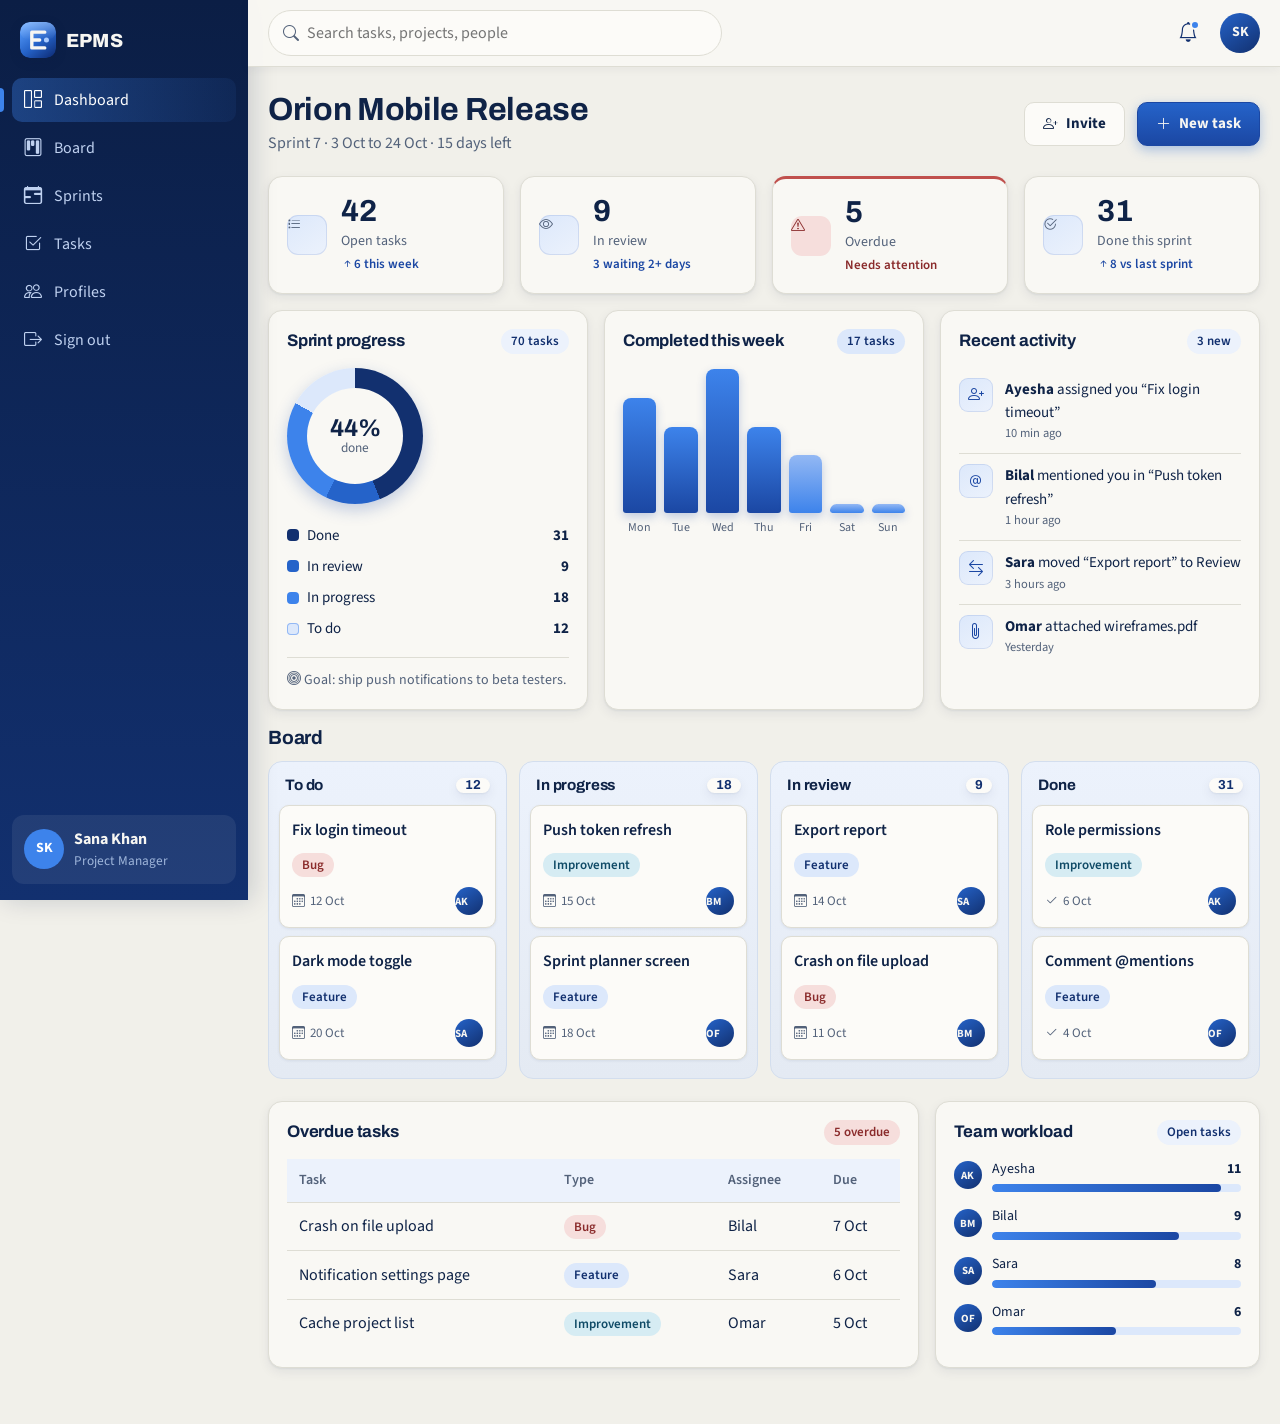
==== commit 3c211dce: "Add files via upload" ====
--- a/dashboard.html
+++ b/dashboard.html
@@ -4,222 +4,54 @@
 <meta charset="utf-8">
 <meta name="viewport" content="width=device-width, initial-scale=1">
 <title>Dashboard — EPMS</title>
-<meta name="description" content="Your engineering project dashboard — sprints, tasks, board and team workload at a glance.">
 <link rel="icon" type="image/svg+xml" href="logo.svg">
 <link rel="stylesheet" href="https://fonts.googleapis.com/css2?family=Archivo:wght@600;700;800&family=Source+Sans+3:wght@400;600;700&display=swap">
 <link rel="stylesheet" href="https://cdn.jsdelivr.net/npm/bootstrap-icons@1.11.3/font/bootstrap-icons.min.css">
 <link rel="stylesheet" href="styles.css">
 </head>
 <body>
-<!-- dark-mode checkbox (scoped via :has()) -->
-<input type="checkbox" id="dm" class="sr-only" aria-label="Toggle dark mode">
 <input type="checkbox" id="nav" aria-label="Toggle menu">
 <label class="scrim" for="nav" aria-label="Close menu"></label>
-
-<!-- ── New Task Modal (HTML :target trick; works without JS) ── -->
-<div id="new-task" role="dialog" aria-modal="true" aria-label="Create new task">
-  <div class="modal-card">
-    <div class="modal-h">
-      <h2><i class="bi bi-plus-circle" style="color:var(--b500)"></i> New Task</h2>
-      <a href="#" class="modal-close" aria-label="Close"><i class="bi bi-x-lg"></i></a>
-    </div>
-    <div class="modal-body">
-      <label for="nt-title">Task title <span style="color:var(--red)">*</span></label>
-      <input id="nt-title" type="text" placeholder="e.g. Fix login timeout" required>
-
-      <div class="modal-row">
-        <div>
-          <label for="nt-type">Type</label>
-          <select id="nt-type">
-            <option>🐛 Bug</option>
-            <option selected>✨ Feature</option>
-            <option>⚡ Improvement</option>
-          </select>
-        </div>
-        <div>
-          <label for="nt-priority">Priority</label>
-          <select id="nt-priority">
-            <option>🔴 Critical</option>
-            <option>🟠 High</option>
-            <option selected>🔵 Medium</option>
-            <option>⚪ Low</option>
-          </select>
-        </div>
-      </div>
-
-      <div class="modal-row">
-        <div>
-          <label for="nt-assignee">Assignee</label>
-          <select id="nt-assignee">
-            <option>Ayesha Khan</option>
-            <option>Bilal Mehmood</option>
-            <option selected>Sara Ahmed</option>
-            <option>Omar Farooq</option>
-            <option>Sana Khan</option>
-          </select>
-        </div>
-        <div>
-          <label for="nt-due">Due date</label>
-          <input id="nt-due" type="date" value="2026-10-24">
-        </div>
-      </div>
-
-      <label for="nt-sprint">Sprint</label>
-      <select id="nt-sprint">
-        <option selected>Sprint 7 · Orion Mobile Release</option>
-        <option>Sprint 8 · Billing Portal</option>
-        <option>Backlog (no sprint)</option>
-      </select>
-
-      <label for="nt-desc">Description</label>
-      <textarea id="nt-desc" placeholder="What needs to be done? Add context, links or acceptance criteria…"></textarea>
-
-      <div class="modal-footer">
-        <a href="#" class="btn ghost">Cancel</a>
-        <a href="task-detail.html" class="btn pri"><i class="bi bi-check2"></i>Create task</a>
-      </div>
-    </div>
-  </div>
-</div>
-
 <div class="app">
-  <!-- ── Sidebar ─────────────────────────────────────── -->
   <aside class="side">
     <a class="brand" href="index.html"><img src="logo.svg" alt="" width="36" height="36"><span class="t">EPMS</span></a>
-
-    <!-- dark mode toggle -->
-    <div class="dm-row">
-      <i class="bi bi-moon-stars"></i>
-      <label for="dm" class="t">Dark mode</label>
-      <label class="sw"><input type="checkbox" id="dm-side" onchange="document.getElementById('dm').checked=this.checked"><span></span></label>
-    </div>
-
     <nav class="nav" aria-label="App">
       <a href="dashboard.html" aria-current="page" title="Dashboard"><i class="bi bi-grid-1x2"></i><span class="t">Dashboard</span></a>
       <a href="#board" title="Board"><i class="bi bi-kanban"></i><span class="t">Board</span></a>
       <a href="#sprint" title="Sprints"><i class="bi bi-calendar-range"></i><span class="t">Sprints</span></a>
       <a href="#overdue" title="Tasks"><i class="bi bi-check2-square"></i><span class="t">Tasks</span></a>
-      <a href="projects.html" title="Projects"><i class="bi bi-folder2-open"></i><span class="t">Projects</span></a>
       <a href="profiles.html" title="Profiles"><i class="bi bi-people"></i><span class="t">Profiles</span></a>
-      <a href="settings.html" title="Settings"><i class="bi bi-gear"></i><span class="t">Settings</span></a>
       <a href="login.html" title="Sign out"><i class="bi bi-box-arrow-right"></i><span class="t">Sign out</span></a>
     </nav>
     <div class="me"><span class="av">SK</span><div class="t"><b>Sana Khan</b><small>Project Manager</small></div></div>
   </aside>
 
   <div class="page">
-    <!-- ── Top bar ──────────────────────────────────── -->
     <header class="top">
       <label class="ico burger" for="nav" aria-label="Open menu"><i class="bi bi-list"></i></label>
       <div class="search" role="search"><i class="bi bi-search"></i><input type="search" placeholder="Search tasks, projects, people" aria-label="Search"></div>
       <span class="sp"></span>
-
-      <!-- Notification dropdown -->
-      <details class="drop" id="notif-drop">
-        <summary class="ico" aria-label="Notifications, 3 new" id="bell-btn">
-          <i class="bi bi-bell"></i><span class="dot"></span>
-        </summary>
-        <div class="drop-menu" role="menu" aria-label="Notifications">
-          <h4>Notifications</h4>
-          <a class="notif-item" href="task-detail.html" role="menuitem">
-            <span class="chip"><i class="bi bi-person-plus"></i></span>
-            <div><b>Ayesha assigned you "Fix login timeout"</b><small>10 min ago</small></div>
-            <span class="notif-dot"></span>
-          </a>
-          <a class="notif-item" href="task-detail.html" role="menuitem">
-            <span class="chip"><i class="bi bi-at"></i></span>
-            <div><b>Bilal mentioned you in "Push token refresh"</b><small>1 hour ago</small></div>
-            <span class="notif-dot"></span>
-          </a>
-          <a class="notif-item" href="task-detail.html" role="menuitem">
-            <span class="chip"><i class="bi bi-arrow-left-right"></i></span>
-            <div><b>Sara moved "Export report" to Review</b><small>3 hours ago</small></div>
-            <span class="notif-dot"></span>
-          </a>
-          <a class="notif-item" href="task-detail.html" role="menuitem">
-            <span class="chip"><i class="bi bi-paperclip"></i></span>
-            <div><b>Omar attached wireframes.pdf</b><small>Yesterday</small></div>
-          </a>
-          <a class="drop-footer" href="dashboard.html#activity">Mark all as read · View all</a>
-        </div>
-      </details>
-
-      <!-- Avatar dropdown -->
-      <details class="drop" id="avatar-drop">
-        <summary class="av" aria-label="Your account menu" id="avatar-btn">SK</summary>
-        <div class="drop-menu av-menu" role="menu" aria-label="Account">
-          <div class="av-info">
-            <b>Sana Khan</b>
-            <small>sana@example.com · Project Manager</small>
-          </div>
-          <a class="av-link" href="profiles.html#pm" role="menuitem"><i class="bi bi-person-circle"></i>Your profile</a>
-          <a class="av-link" href="settings.html" role="menuitem"><i class="bi bi-gear"></i>Settings</a>
-          <div style="display:flex;align-items:center;gap:10px;padding:12px 16px;border-bottom:1px solid var(--line)">
-            <i class="bi bi-moon-stars" style="color:var(--muted)"></i>
-            <span style="flex:1;font-size:14px">Dark mode</span>
-            <label class="sw"><input type="checkbox" id="dm-top" onchange="document.getElementById('dm').checked=this.checked;document.getElementById('dm-side').checked=this.checked"><span></span></label>
-          </div>
-          <a class="av-link" href="login.html" role="menuitem" style="color:var(--red-ink)"><i class="bi bi-box-arrow-right"></i>Sign out</a>
-        </div>
-      </details>
+      <a class="ico" href="#activity" aria-label="Notifications, 3 new"><i class="bi bi-bell"></i><span class="dot"></span></a>
+      <a class="av" href="profiles.html#pm" aria-label="Your profile">SK</a>
     </header>
 
     <main>
-      <nav class="bread" aria-label="Breadcrumb">
-        <a href="index.html">Home</a><i class="bi bi-chevron-right"></i>
-        <a href="projects.html">Projects</a><i class="bi bi-chevron-right"></i>
-        <span>Orion Mobile Release</span>
-      </nav>
-
       <div class="head">
         <div><h1>Orion Mobile Release</h1><p>Sprint 7 · 3 Oct to 24 Oct · 15 days left</p></div>
-        <div class="cta">
-          <a class="btn ghost" href="profiles.html"><i class="bi bi-person-plus"></i>Invite</a>
-          <a class="btn pri" href="#new-task" id="open-task-btn"><i class="bi bi-plus-lg"></i>New task</a>
-        </div>
+        <div class="cta"><a class="btn ghost" href="profiles.html"><i class="bi bi-person-plus"></i>Invite</a><a class="btn pri" href="#board"><i class="bi bi-plus-lg"></i>New task</a></div>
       </div>
 
-      <!-- ── KPI stats ─────────────────────────────── -->
       <section class="grid stats" aria-label="Task counts">
         <div class="card stat"><span class="chip"><i class="bi bi-list-task"></i></span><div><b>42</b><span>Open tasks</span><small><i class="bi bi-arrow-up-short"></i>6 this week</small></div></div>
         <div class="card stat"><span class="chip"><i class="bi bi-eye"></i></span><div><b>9</b><span>In review</span><small>3 waiting 2+ days</small></div></div>
         <div class="card stat hot"><span class="chip red"><i class="bi bi-exclamation-triangle"></i></span><div><b>5</b><span>Overdue</span><small>Needs attention</small></div></div>
-        <div class="card stat"><span class="chip green"><i class="bi bi-check2-circle"></i></span><div><b>31</b><span>Done this sprint</span><small><i class="bi bi-arrow-up-short"></i>8 vs last sprint</small></div></div>
+        <div class="card stat"><span class="chip"><i class="bi bi-check2-circle"></i></span><div><b>31</b><span>Done this sprint</span><small><i class="bi bi-arrow-up-short"></i>8 vs last sprint</small></div></div>
       </section>
 
-      <!-- ── Sprint + bars + activity ─────────────── -->
-      <section class="grid three" aria-label="Sprint overview">
+      <section class="grid three">
         <div class="card" id="sprint">
           <div class="card-h"><h3>Sprint progress</h3><span class="tag">70 tasks</span></div>
-
-          <!-- Sprint timeline bar -->
-          <div class="sprint-timeline" aria-label="Sprint timeline, 48% complete">
-            <div class="sprint-bar-wrap"><div class="sprint-bar-fill" style="width:48%"></div></div>
-            <div class="sprint-labels"><span>3 Oct</span><span>Today · Day 7</span><span>24 Oct</span></div>
-          </div>
-          <div class="sprint-stats">
-            <div class="sprint-stat"><b>48%</b><small>Done</small></div>
-            <div class="sprint-stat"><b>15</b><small>Days left</small></div>
-            <div class="sprint-stat"><b>31</b><small>Completed</small></div>
-            <div class="sprint-stat"><b>39</b><small>Remaining</small></div>
-          </div>
-
-          <!-- Burndown SVG chart -->
-          <div class="burndown" aria-label="Burndown chart">
-            <p class="burndown-title">Burndown</p>
-            <svg viewBox="0 0 280 100" aria-hidden="true" preserveAspectRatio="none">
-              <!-- axes -->
-              <line x1="0" y1="0" x2="0" y2="100" stroke="var(--line)" stroke-width="1"/>
-              <line x1="0" y1="100" x2="280" y2="100" stroke="var(--line)" stroke-width="1"/>
-              <!-- ideal line -->
-              <polyline class="ideal" points="0,0 280,100"/>
-              <!-- actual -->
-              <polyline points="0,0 40,18 80,30 120,52 160,60 200,68"/>
-              <circle cx="200" cy="68" r="4"/>
-            </svg>
-          </div>
-
-          <div class="donut-wrap" style="margin-top:16px">
+          <div class="donut-wrap">
             <div class="donut" role="img" aria-label="44 percent of tasks done"><span><b>44%</b><small>done</small></span></div>
             <ul class="legend">
               <li><i style="background:var(--b800)"></i>Done<b>31</b></li>
@@ -233,7 +65,7 @@
 
         <div class="card">
           <div class="card-h"><h3>Completed this week</h3><span class="tag feat">17 tasks</span></div>
-          <div class="bars" role="img" aria-label="Tasks completed per day, Mon 4, Tue 3, Wed 5, Thu 3, Fri 2, Sat 0, Sun 0">
+          <div class="bars" role="img" aria-label="Tasks completed per day, Monday to Sunday: 4, 3, 5, 3, 2, 0, 0">
             <div><i style="--n:.8"></i><small>Mon</small></div>
             <div><i style="--n:.6"></i><small>Tue</small></div>
             <div><i style="--n:1"></i><small>Wed</small></div>
@@ -247,61 +79,41 @@
         <div class="card" id="activity">
           <div class="card-h"><h3>Recent activity</h3><span class="tag">3 new</span></div>
           <ul class="feed">
-            <li><span class="chip"><i class="bi bi-person-plus"></i></span><div><b>Ayesha</b> assigned you <a href="task-detail.html">"Fix login timeout"</a><small>10 min ago</small></div></li>
-            <li><span class="chip"><i class="bi bi-at"></i></span><div><b>Bilal</b> mentioned you in <a href="task-detail.html">"Push token refresh"</a><small>1 hour ago</small></div></li>
-            <li><span class="chip"><i class="bi bi-arrow-left-right"></i></span><div><b>Sara</b> moved <a href="task-detail.html">"Export report"</a> to Review<small>3 hours ago</small></div></li>
+            <li><span class="chip"><i class="bi bi-person-plus"></i></span><div><b>Ayesha</b> assigned you “Fix login timeout”<small>10 min ago</small></div></li>
+            <li><span class="chip"><i class="bi bi-at"></i></span><div><b>Bilal</b> mentioned you in “Push token refresh”<small>1 hour ago</small></div></li>
+            <li><span class="chip"><i class="bi bi-arrow-left-right"></i></span><div><b>Sara</b> moved “Export report” to Review<small>3 hours ago</small></div></li>
             <li><span class="chip"><i class="bi bi-paperclip"></i></span><div><b>Omar</b> attached wireframes.pdf<small>Yesterday</small></div></li>
           </ul>
         </div>
       </section>
 
-      <!-- ── Board ──────────────────────────────────── -->
-      <section id="board" aria-label="Kanban board" class="board-filter">
-        <div style="display:flex;align-items:center;justify-content:space-between;gap:12px;flex-wrap:wrap;margin-bottom:12px">
-          <h2 class="sec-t" style="margin:0">Board</h2>
-          <div class="board-controls" role="group" aria-label="Filter by type">
-            <input type="radio" name="bfilter" id="f-all"  checked>
-            <label for="f-all">All</label>
-            <input type="radio" name="bfilter" id="f-bug">
-            <label for="f-bug">🐛 Bugs</label>
-            <input type="radio" name="bfilter" id="f-feat">
-            <label for="f-feat">✨ Features</label>
-            <input type="radio" name="bfilter" id="f-imp">
-            <label for="f-imp">⚡ Improvements</label>
-          </div>
-        </div>
+      <section id="board" aria-label="Kanban board">
+        <h2 class="sec-t">Board</h2>
         <div class="board">
           <div class="col"><h3>To do <b>12</b></h3>
-            <a href="task-detail.html" class="task"><div class="task-pri pri-crit"><i class="bi bi-circle-fill" style="font-size:8px"></i>Critical</div><p>Fix login timeout</p><span class="tag bug">Bug</span><div class="meta"><span><i class="bi bi-calendar3"></i>12 Oct</span><span class="av sm">AK</span></div></a>
-            <a href="task-detail.html" class="task"><div class="task-pri pri-med"><i class="bi bi-circle-fill" style="font-size:8px"></i>Medium</div><p>Dark mode toggle</p><span class="tag feat">Feature</span><div class="meta"><span><i class="bi bi-calendar3"></i>20 Oct</span><span class="av sm">SA</span></div></a>
-            <a href="task-detail.html" class="task"><div class="task-pri pri-low"><i class="bi bi-circle-fill" style="font-size:8px"></i>Low</div><p>Update onboarding copy</p><span class="tag imp">Improvement</span><div class="meta"><span><i class="bi bi-calendar3"></i>22 Oct</span><span class="av sm">OF</span></div></a>
-          </div>
+            <div class="task"><p>Fix login timeout</p><span class="tag bug">Bug</span><div class="meta"><span><i class="bi bi-calendar3"></i>12 Oct</span><span class="av sm">AK</span></div></div>
+            <div class="task"><p>Dark mode toggle</p><span class="tag feat">Feature</span><div class="meta"><span><i class="bi bi-calendar3"></i>20 Oct</span><span class="av sm">SA</span></div></div></div>
           <div class="col"><h3>In progress <b>18</b></h3>
-            <a href="task-detail.html" class="task"><div class="task-pri pri-high"><i class="bi bi-circle-fill" style="font-size:8px"></i>High</div><p>Push token refresh</p><span class="tag imp">Improvement</span><div class="meta"><span><i class="bi bi-calendar3"></i>15 Oct</span><span class="av sm">BM</span></div></a>
-            <a href="task-detail.html" class="task"><div class="task-pri pri-med"><i class="bi bi-circle-fill" style="font-size:8px"></i>Medium</div><p>Sprint planner screen</p><span class="tag feat">Feature</span><div class="meta"><span><i class="bi bi-calendar3"></i>18 Oct</span><span class="av sm">OF</span></div></a>
-            <a href="task-detail.html" class="task"><div class="task-pri pri-high"><i class="bi bi-circle-fill" style="font-size:8px"></i>High</div><p>Notification settings</p><span class="tag bug">Bug</span><div class="meta"><span><i class="bi bi-calendar3"></i>13 Oct</span><span class="av sm">SA</span></div></a>
-          </div>
+            <div class="task"><p>Push token refresh</p><span class="tag imp">Improvement</span><div class="meta"><span><i class="bi bi-calendar3"></i>15 Oct</span><span class="av sm">BM</span></div></div>
+            <div class="task"><p>Sprint planner screen</p><span class="tag feat">Feature</span><div class="meta"><span><i class="bi bi-calendar3"></i>18 Oct</span><span class="av sm">OF</span></div></div></div>
           <div class="col"><h3>In review <b>9</b></h3>
-            <a href="task-detail.html" class="task"><div class="task-pri pri-med"><i class="bi bi-circle-fill" style="font-size:8px"></i>Medium</div><p>Export report</p><span class="tag feat">Feature</span><div class="meta"><span><i class="bi bi-calendar3"></i>14 Oct</span><span class="av sm">SA</span></div></a>
-            <a href="task-detail.html" class="task"><div class="task-pri pri-crit"><i class="bi bi-circle-fill" style="font-size:8px"></i>Critical</div><p>Crash on file upload</p><span class="tag bug">Bug</span><div class="meta"><span><i class="bi bi-calendar3"></i>11 Oct</span><span class="av sm">BM</span></div></a>
-          </div>
+            <div class="task"><p>Export report</p><span class="tag feat">Feature</span><div class="meta"><span><i class="bi bi-calendar3"></i>14 Oct</span><span class="av sm">SA</span></div></div>
+            <div class="task"><p>Crash on file upload</p><span class="tag bug">Bug</span><div class="meta"><span><i class="bi bi-calendar3"></i>11 Oct</span><span class="av sm">BM</span></div></div></div>
           <div class="col"><h3>Done <b>31</b></h3>
-            <a href="task-detail.html" class="task"><div class="task-pri pri-med"><i class="bi bi-circle-fill" style="font-size:8px"></i>Medium</div><p>Role permissions</p><span class="tag imp">Improvement</span><div class="meta"><span><i class="bi bi-check2"></i>6 Oct</span><span class="av sm">AK</span></div></a>
-            <a href="task-detail.html" class="task"><div class="task-pri pri-low"><i class="bi bi-circle-fill" style="font-size:8px"></i>Low</div><p>Comment @mentions</p><span class="tag feat">Feature</span><div class="meta"><span><i class="bi bi-check2"></i>4 Oct</span><span class="av sm">OF</span></div></a>
-          </div>
+            <div class="task"><p>Role permissions</p><span class="tag imp">Improvement</span><div class="meta"><span><i class="bi bi-check2"></i>6 Oct</span><span class="av sm">AK</span></div></div>
+            <div class="task"><p>Comment @mentions</p><span class="tag feat">Feature</span><div class="meta"><span><i class="bi bi-check2"></i>4 Oct</span><span class="av sm">OF</span></div></div></div>
         </div>
       </section>
 
-      <!-- ── Overdue + Workload ─────────────────────── -->
       <section class="grid two">
         <div class="card" id="overdue">
           <div class="card-h"><h3>Overdue tasks</h3><span class="tag bug">5 overdue</span></div>
           <div class="scroll"><table>
             <thead><tr><th>Task</th><th>Type</th><th>Assignee</th><th>Due</th></tr></thead>
             <tbody>
-              <tr><td data-label="Task"><a href="task-detail.html">Crash on file upload</a></td><td data-label="Type"><span class="tag bug">Bug</span></td><td data-label="Assignee">Bilal</td><td data-label="Due" style="color:var(--red-ink);font-weight:600">7 Oct</td></tr>
-              <tr><td data-label="Task"><a href="task-detail.html">Notification settings page</a></td><td data-label="Type"><span class="tag feat">Feature</span></td><td data-label="Assignee">Sara</td><td data-label="Due" style="color:var(--red-ink);font-weight:600">6 Oct</td></tr>
-              <tr><td data-label="Task"><a href="task-detail.html">Cache project list</a></td><td data-label="Type"><span class="tag imp">Improvement</span></td><td data-label="Assignee">Omar</td><td data-label="Due" style="color:var(--red-ink);font-weight:600">5 Oct</td></tr>
+              <tr><td data-label="Task">Crash on file upload</td><td data-label="Type"><span class="tag bug">Bug</span></td><td data-label="Assignee">Bilal</td><td data-label="Due">7 Oct</td></tr>
+              <tr><td data-label="Task">Notification settings page</td><td data-label="Type"><span class="tag feat">Feature</span></td><td data-label="Assignee">Sara</td><td data-label="Due">6 Oct</td></tr>
+              <tr><td data-label="Task">Cache project list</td><td data-label="Type"><span class="tag imp">Improvement</span></td><td data-label="Assignee">Omar</td><td data-label="Due">5 Oct</td></tr>
             </tbody>
           </table></div>
         </div>
--- a/styles.css
+++ b/styles.css
@@ -1,922 +1,187 @@
-/* ═══════════════════════════════════════════════════════════════
-   EPMS — Design Tokens
-   60% off-white  |  30% deep blues  |  10% bright blue accent
-═══════════════════════════════════════════════════════════════ */
-:root {
-  --bg:#F1F0EA; --surface:#F9F8F4; --paper:#FCFBF8;
-  --line:#DEDDD4; --ink:#0F2347; --muted:#53627A; --on:#F7F6F2;
-  --b900:#0B1E45; --b800:#12306F; --b700:#1B47A3;
-  --b600:#2563C9; --b500:#3D83EB; --b300:#93B8F4;
-  --b100:#DCE8FB; --b50:#ECF2FC;
-  --red:#C0504D; --red-bg:#F6DEDC; --red-ink:#8A2B2B;
-  --green:#1A8E5F; --green-bg:#D6F0E5; --green-ink:#0D5C3A;
-  --amber:#B45309; --amber-bg:#FEF3C7; --amber-ink:#92400E;
-  --r:14px;
-  --sh1:0 1px 2px rgba(15,35,71,.06),0 4px 12px rgba(15,35,71,.07);
-  --sh2:0 12px 32px rgba(11,30,69,.22);
-  --sh3:0 24px 60px rgba(11,30,69,.28);
-  --trans:.18s ease;
-}
+/* EPMS — 60% off-white (--bg/--surface/--paper), 30% deep blues (--b900..--b700), 10% bright blue accent (--b500/--b600) */
+:root{--bg:#F1F0EA;--surface:#F9F8F4;--paper:#FCFBF8;--line:#DEDDD4;--ink:#0F2347;--muted:#53627A;--on:#F7F6F2;
+--b900:#0B1E45;--b800:#12306F;--b700:#1B47A3;--b600:#2563C9;--b500:#3D83EB;--b300:#93B8F4;--b100:#DCE8FB;--b50:#ECF2FC;
+--r:14px;--sh1:0 1px 2px rgba(15,35,71,.06),0 4px 12px rgba(15,35,71,.07);--sh2:0 12px 32px rgba(11,30,69,.22)}
+*{box-sizing:border-box}
+html{-webkit-text-size-adjust:100%}
+body{margin:0;font:16px/1.55 "Source Sans 3",system-ui,sans-serif;background:var(--bg);color:var(--ink)}
+h1,h2,h3{font-family:Archivo,system-ui,sans-serif;line-height:1.2;margin:0;letter-spacing:-.01em}
+h1{font-size:clamp(1.5rem,3vw,2rem)}
+a{color:inherit}img,svg{max-width:100%}
+.bi{line-height:1;flex:none}
+:focus-visible{outline:3px solid var(--b500);outline-offset:2px;border-radius:6px}
+.wrap{max-width:1200px;margin:0 auto;padding:0 20px}
+.on{color:var(--on)}
 
-/* ── Dark mode (checkbox :has() trick) ──────────────────────── */
-body:has(#dm:checked) {
-  --bg:#0D1424; --surface:#111C35; --paper:#152244;
-  --line:#1E3060; --ink:#C9D8F2; --muted:#7A9BC4;
-  --b50:#0F1E3A; --b100:#152448; --b300:#2B4E8A;
-  --b500:#4C8FF5; --b600:#3D83EB; --b700:#2563C9;
-  --b800:#1B47A3; --b900:#12306F;
-  --red-bg:#2A1010; --red-ink:#F6A0A0;
-  --green-bg:#0A2A1C; --green-ink:#6DDEB0;
-  --amber-bg:#241900; --amber-ink:#FBBF24;
-}
-body:has(#dm:checked) .top {
-  background: rgba(17,28,53,.94);
-}
-body:has(#dm:checked) .auth {
-  background: radial-gradient(700px 400px at 80% 0,rgba(61,131,235,.25),transparent 60%),
-              linear-gradient(135deg,#060e1f,#0a1530);
-}
+/* buttons, tags, forms */
+.btn{display:inline-flex;align-items:center;justify-content:center;gap:8px;min-height:44px;padding:0 18px;border-radius:10px;font:700 15px "Source Sans 3",system-ui,sans-serif;text-decoration:none;border:1.5px solid var(--b300);background:transparent;color:inherit;cursor:pointer;transition:box-shadow .15s}
+.btn:hover{box-shadow:var(--sh1)}
+.btn.pri{background:linear-gradient(180deg,var(--b600),var(--b700));border-color:var(--b700);color:var(--on);box-shadow:0 4px 12px rgba(37,99,201,.35)}
+.btn.ghost{background:var(--paper);border-color:var(--line);color:var(--ink)}
+.tag{display:inline-flex;align-items:center;padding:2px 10px;border-radius:99px;font-size:13px;font-weight:600;background:var(--b50);color:var(--b800)}
+.tag.bug{background:#F6DEDC;color:#8A2B2B}.tag.feat{background:var(--b100);color:var(--b800)}.tag.imp{background:#D6ECF3;color:#0F4A66}
+label{display:block;font-weight:600;margin:14px 0 4px}
+input,select{width:100%;min-height:44px;padding:0 12px;border:1px solid var(--line);border-radius:10px;font:inherit;background:var(--paper);color:inherit}
+input:focus,select:focus{border-color:var(--b600);outline:0;box-shadow:0 0 0 3px rgba(61,131,235,.3)}
+.chip{width:40px;height:40px;border-radius:11px;display:grid;place-items:center;background:linear-gradient(145deg,var(--b100),var(--b50));color:var(--b700);font-size:19px;flex:none;box-shadow:inset 0 0 0 1px rgba(27,71,163,.12)}
+.chip.red{background:#F6DEDC;color:#8A2B2B;box-shadow:none}
+.brand{display:flex;gap:10px;align-items:center;font:800 19px Archivo,sans-serif;text-decoration:none;letter-spacing:.01em}
+.brand img{display:block;border-radius:10px;box-shadow:0 3px 10px rgba(11,30,69,.35)}
 
-/* ── Reset & Base ───────────────────────────────────────────── */
-*, *::before, *::after { box-sizing: border-box; margin: 0 }
-html { -webkit-text-size-adjust:100%; scroll-behavior:smooth }
-body { font:16px/1.55 "Source Sans 3",system-ui,sans-serif;
-       background:var(--bg); color:var(--ink);
-       transition:background var(--trans), color var(--trans) }
-h1,h2,h3 { font-family:Archivo,system-ui,sans-serif;
-            line-height:1.2; letter-spacing:-.01em }
-h1 { font-size:clamp(1.5rem,3vw,2rem) }
-a  { color:inherit }
-img,svg { max-width:100% }
-.bi { line-height:1; flex:none }
-:focus-visible { outline:3px solid var(--b500); outline-offset:2px; border-radius:6px }
-.wrap { max-width:1200px; margin:0 auto; padding:0 20px }
-.on  { color:var(--on) }
+/* landing */
+.lnav{display:flex;justify-content:space-between;align-items:center;gap:12px;padding:16px 0;flex-wrap:wrap}
+.lnav .cta{margin:0}
+.hero{background:radial-gradient(900px 400px at 85% 0,rgba(61,131,235,.35),transparent 60%),linear-gradient(135deg,var(--b900),var(--b800) 60%,var(--b700));color:var(--on);padding-bottom:clamp(40px,8vw,96px)}
+.hero-grid{display:grid;grid-template-columns:1.1fr .9fr;gap:40px;align-items:center;padding-top:clamp(24px,5vw,64px)}
+.hero h1{font-size:clamp(2rem,5vw,3.5rem);max-width:15ch}
+.hero p{max-width:46ch;color:#C9D8F2;font-size:1.1rem}
+.cta{display:flex;gap:12px;flex-wrap:wrap;margin-top:24px}
+.peek{background:var(--surface);color:var(--ink);border-radius:var(--r);padding:14px;display:grid;grid-template-columns:repeat(3,1fr);gap:8px;box-shadow:var(--sh2)}
+.peek div{background:var(--b50);border-radius:10px;padding:8px;font-size:14px;min-width:0}
+.peek b{display:block;margin-bottom:6px}
+.peek p{margin:0 0 6px;background:var(--paper);border:1px solid var(--line);border-radius:8px;padding:6px;font-size:13px}
+.sec{padding:clamp(36px,6vw,72px) 0}
+.sec h2{font-size:clamp(1.5rem,3vw,2.1rem);margin-bottom:24px}
+.grid{display:grid;gap:16px}
+.g3{grid-template-columns:repeat(auto-fit,minmax(min(100%,260px),1fr))}
+.feat-card h3{margin:14px 0 6px}.feat-card p{margin:0;color:var(--muted)}
+.band{background:linear-gradient(160deg,var(--b800),var(--b900));color:var(--on)}
+.band .card{background:rgba(255,255,255,.06);border-color:rgba(255,255,255,.14);box-shadow:none}
+.band .card p{color:#C9D8F2}.band .card a{color:var(--b300)}.band .chip{background:rgba(255,255,255,.1);color:var(--b300);box-shadow:none}
+footer{padding:28px 0;color:var(--muted);font-size:14px;border-top:1px solid var(--line)}
+footer .wrap{display:flex;gap:12px;align-items:center;flex-wrap:wrap}
 
-/* ── Buttons ────────────────────────────────────────────────── */
-.btn {
-  display:inline-flex; align-items:center; justify-content:center;
-  gap:8px; min-height:44px; padding:0 18px; border-radius:10px;
-  font:700 15px "Source Sans 3",system-ui,sans-serif;
-  text-decoration:none; border:1.5px solid var(--b300);
-  background:transparent; color:inherit; cursor:pointer;
-  transition:box-shadow var(--trans), transform var(--trans), background var(--trans);
-}
-.btn:hover { box-shadow:var(--sh1); transform:translateY(-1px) }
-.btn.pri {
-  background:linear-gradient(180deg,var(--b600),var(--b700));
-  border-color:var(--b700); color:var(--on);
-  box-shadow:0 4px 12px rgba(37,99,201,.35);
-}
-.btn.pri:hover { box-shadow:0 8px 20px rgba(37,99,201,.45); transform:translateY(-2px) }
-.btn.ghost { background:var(--paper); border-color:var(--line); color:var(--ink) }
-.btn.danger { background:var(--red-bg); border-color:var(--red); color:var(--red-ink) }
-.btn.sm { min-height:36px; padding:0 12px; font-size:13px; border-radius:8px }
+/* cards */
+.card{background:var(--surface);border:1px solid var(--line);border-radius:var(--r);padding:18px;box-shadow:var(--sh1);min-width:0}
+.card h3{font-size:1.05rem;margin-bottom:14px}
+.card-h{display:flex;justify-content:space-between;align-items:center;gap:8px;margin-bottom:14px}.card-h h3{margin:0}
 
-/* ── Tags ───────────────────────────────────────────────────── */
-.tag {
-  display:inline-flex; align-items:center; gap:4px;
-  padding:2px 10px; border-radius:99px;
-  font-size:13px; font-weight:600;
-  background:var(--b50); color:var(--b800);
-  white-space:nowrap;
-}
-.tag.bug  { background:var(--red-bg);   color:var(--red-ink) }
-.tag.feat { background:var(--b100);     color:var(--b800) }
-.tag.imp  { background:#D6ECF3;         color:#0F4A66 }
-.tag.done { background:var(--green-bg); color:var(--green-ink) }
-.tag.warn { background:var(--amber-bg); color:var(--amber-ink) }
-.tag.active { background:var(--green-bg); color:var(--green-ink) }
-.tag.plan   { background:var(--b100);    color:var(--b700) }
-.tag.hold   { background:var(--amber-bg);color:var(--amber-ink) }
-.tag.arch   { background:var(--line);    color:var(--muted) }
+/* app shell */
+#nav{position:absolute;opacity:0;pointer-events:none}
+.app{display:grid;grid-template-columns:248px minmax(0,1fr);min-height:100vh}
+.side{background:linear-gradient(180deg,var(--b900),var(--b800));color:#BFD1F0;padding:16px 12px;position:sticky;top:0;height:100vh;height:100dvh;overflow:auto;display:flex;flex-direction:column;box-shadow:4px 0 24px rgba(11,30,69,.18)}
+.side .brand{color:var(--on);padding:6px 8px 20px}
+.nav{display:grid;gap:4px}
+.nav a{display:flex;gap:12px;align-items:center;min-height:44px;padding:0 12px;border-radius:10px;text-decoration:none;position:relative}
+.nav a .bi{font-size:18px}
+.nav a:hover{background:rgba(255,255,255,.07);color:#fff}
+.nav a[aria-current]{background:linear-gradient(90deg,rgba(61,131,235,.35),rgba(61,131,235,.08));color:#fff}
+.nav a[aria-current]::before{content:"";position:absolute;left:-12px;top:10px;bottom:10px;width:4px;border-radius:0 4px 4px 0;background:var(--b500)}
+.me{margin-top:auto;display:flex;gap:10px;align-items:center;padding:12px;border-radius:12px;background:rgba(255,255,255,.07);color:var(--on)}
+.me small{display:block;color:#9FB6DB}
+.me .av{background:var(--b500);color:#fff}
+.page{min-width:0}
+.top{display:flex;gap:10px;align-items:center;padding:10px 20px;background:rgba(249,248,244,.92);backdrop-filter:blur(8px);border-bottom:1px solid var(--line);box-shadow:0 2px 10px rgba(15,35,71,.05);position:sticky;top:0;z-index:5}
+.search{flex:1;min-width:0;max-width:480px;display:flex;align-items:center;gap:8px;border:1px solid var(--line);border-radius:99px;padding:0 14px;background:var(--paper);color:var(--muted)}
+.search input{border:0;background:none;outline:0;padding:0;box-shadow:none;min-width:0}
+.search:focus-within{border-color:var(--b600);box-shadow:0 0 0 3px rgba(61,131,235,.3)}
+.sp{flex:1}
+.ico{min-width:44px;min-height:44px;display:grid;place-items:center;border-radius:50%;background:none;border:0;position:relative;font-size:20px;cursor:pointer;text-decoration:none;color:var(--b800);flex:none}
+.ico:hover{background:var(--b50)}
+.dot{position:absolute;top:9px;right:10px;width:10px;height:10px;border-radius:50%;background:var(--b500);border:2px solid var(--surface)}
+.burger,.scrim{display:none}
+.av{width:40px;height:40px;border-radius:50%;background:linear-gradient(145deg,var(--b600),var(--b800));color:var(--on);display:grid;place-items:center;font-weight:700;font-size:14px;flex:none;text-decoration:none}
+.av.sm{width:28px;height:28px;font-size:11px}
+main{padding:24px 20px 40px;max-width:1440px;margin:0 auto;width:100%}
+.head{display:flex;justify-content:space-between;align-items:center;gap:12px;flex-wrap:wrap;margin-bottom:20px}
+.head p{margin:2px 0 0;color:var(--muted)}.head .cta{margin:0}
+h2.sec-t{font-size:1.2rem;margin:8px 0 12px}
 
-/* priority pips */
-.pri-crit { color:var(--red) }
-.pri-high { color:var(--amber) }
-.pri-med  { color:var(--b500) }
-.pri-low  { color:var(--muted) }
+/* dashboard */
+.stats{grid-template-columns:repeat(auto-fit,minmax(min(100%,210px),1fr));margin-bottom:16px}
+.stat{display:flex;gap:14px;align-items:center}
+.stat b{font:700 1.9rem/1 Archivo,sans-serif;display:block;margin-bottom:4px}
+.stat span{color:var(--muted);font-size:14px;display:block}
+.stat small{display:flex;align-items:center;color:var(--b700);font-weight:600;font-size:13px;margin-top:2px}
+.stat.hot{border-top:3px solid #C0504D}.stat.hot small{color:#8A2B2B}
+.three{grid-template-columns:repeat(auto-fit,minmax(min(100%,290px),1fr));margin-bottom:16px}
+.donut-wrap{display:flex;gap:20px;align-items:center;flex-wrap:wrap}
+.donut{width:136px;aspect-ratio:1;border-radius:50%;position:relative;flex:none;background:conic-gradient(var(--b800) 0 44%,var(--b600) 44% 57%,var(--b500) 57% 83%,var(--b100) 83% 100%);box-shadow:0 6px 16px rgba(27,71,163,.25)}
+.donut span{position:absolute;inset:20px;border-radius:50%;background:var(--surface);display:grid;place-content:center;text-align:center;line-height:1.1}
+.donut b{font:700 1.5rem Archivo,sans-serif}.donut small{color:var(--muted)}
+.legend{list-style:none;margin:0;padding:0;display:grid;gap:8px;font-size:15px;flex:1;min-width:130px}
+.legend li{display:flex;align-items:center;gap:8px}.legend b{margin-left:auto}
+.legend i{width:12px;height:12px;border-radius:4px;flex:none}
+.goal{margin:16px 0 0;padding-top:12px;border-top:1px solid var(--line);color:var(--muted);font-size:14px}
+.bars{display:flex;align-items:flex-end;gap:8px;height:170px}
+.bars div{flex:1;height:100%;display:flex;flex-direction:column;justify-content:flex-end;gap:6px;text-align:center;min-width:0}
+.bars i{display:block;height:calc((100% - 26px)*var(--n));border-radius:8px 8px 3px 3px;background:linear-gradient(180deg,var(--b500),var(--b700));box-shadow:0 4px 10px rgba(27,71,163,.25)}
+.bars div.lo i{background:linear-gradient(180deg,var(--b300),var(--b500))}
+.bars small{color:var(--muted);font-size:12px}
+.feed{list-style:none;margin:0;padding:0}
+.feed li{display:flex;gap:12px;align-items:flex-start;padding:10px 0;border-bottom:1px solid var(--line);font-size:15px}
+.feed li:last-child{border:0;padding-bottom:0}.feed .chip{width:34px;height:34px;font-size:16px;border-radius:9px}
+.feed small{display:block;color:var(--muted)}
+.board{display:grid;grid-template-columns:repeat(4,minmax(220px,1fr));gap:12px;overflow-x:auto;margin-bottom:16px;padding-bottom:6px}
+.col{background:linear-gradient(180deg,var(--b50),#E4EAF3);border:1px solid #D3DEEE;border-radius:var(--r);padding:10px;min-width:0}
+.col h3{font-size:.95rem;padding:4px 6px 10px;display:flex;justify-content:space-between;align-items:center;margin:0}
+.col h3 b{background:var(--paper);color:var(--b800);border-radius:99px;padding:0 9px;font-size:13px;box-shadow:var(--sh1)}
+.task{background:var(--paper);border:1px solid var(--line);border-radius:10px;padding:12px;margin-bottom:8px;box-shadow:0 1px 3px rgba(15,35,71,.08)}
+.task p{margin:0 0 10px;font-weight:600}
+.task .meta{display:flex;justify-content:space-between;align-items:center;margin-top:10px;color:var(--muted);font-size:13px}
+.task .meta span{display:flex;align-items:center;gap:5px}
+.two{grid-template-columns:minmax(0,2fr) minmax(0,1fr);margin-bottom:16px}
+.who-row{display:flex;gap:10px;align-items:center;margin-bottom:14px}.who-row div{flex:1;min-width:0}
+.who-row div span{display:flex;justify-content:space-between;font-size:14px;margin-bottom:4px}
+.bar{height:8px;border-radius:99px;background:var(--b100);overflow:hidden}
+.bar span{display:block;height:100%;border-radius:99px;background:linear-gradient(90deg,var(--b500),var(--b700))}
+.scroll{overflow-x:auto}
+table{width:100%;border-collapse:collapse;min-width:520px}
+th,td{text-align:left;padding:11px 12px;border-bottom:1px solid var(--line)}
+th{color:var(--muted);font-weight:600;font-size:14px;background:var(--b50)}
+tbody tr:hover{background:var(--b50)}tbody tr:last-child td{border:0}
 
-/* ── Forms ──────────────────────────────────────────────────── */
-label { display:block; font-weight:600; margin:14px 0 4px }
-input,select,textarea {
-  width:100%; min-height:44px; padding:0 12px;
-  border:1px solid var(--line); border-radius:10px;
-  font:inherit; background:var(--paper); color:inherit;
-  transition:border-color var(--trans), box-shadow var(--trans);
-}
-textarea { min-height:100px; padding:10px 12px; resize:vertical; line-height:1.5 }
-input:focus,select:focus,textarea:focus {
-  border-color:var(--b600); outline:0;
-  box-shadow:0 0 0 3px rgba(61,131,235,.25);
-}
-input[type="search"] { padding-right:12px }
-input[type="checkbox"]:not([class]) {
-  width:auto; min-height:auto; accent-color:var(--b600)
-}
+/* profile tabs: CSS-only via :target / :has */
+.tabs{display:flex;gap:6px;overflow-x:auto;margin-bottom:16px;padding-bottom:4px}
+.tabs a{min-height:44px;display:inline-flex;align-items:center;gap:8px;padding:0 18px;border-radius:99px;text-decoration:none;font-weight:600;border:1px solid var(--line);background:var(--paper);white-space:nowrap;box-shadow:var(--sh1)}
+.tabs a:hover{border-color:var(--b500)}
+main:has(#admin:target) .tabs a[href="#admin"],main:has(#pm:target) .tabs a[href="#pm"],main:has(#member:target) .tabs a[href="#member"],main:not(:has(.pane:target)) .tabs a[href="#admin"]{background:linear-gradient(180deg,var(--b600),var(--b700));color:var(--on);border-color:var(--b700)}
+.pane{display:none}.pane:target{display:block}
+.panes:not(:has(:target)) .pane:first-child{display:block}
+.who{display:flex;gap:16px;align-items:center;margin-bottom:16px;flex-wrap:wrap}
+.who .av{width:64px;height:64px;font-size:22px;box-shadow:0 6px 16px rgba(27,71,163,.3)}
+.who p{margin:0;color:var(--muted)}
+.row{display:flex;justify-content:space-between;align-items:center;gap:8px;margin:12px 0}
+.perm{list-style:none;margin:0;padding:0}
+.perm li{padding:9px 0 9px 28px;position:relative;border-bottom:1px solid var(--line)}
+.perm li:last-child{border:0}
+.perm li::before{content:"";position:absolute;left:5px;top:14px;width:6px;height:11px;border:solid var(--b600);border-width:0 2.5px 2.5px 0;transform:rotate(45deg)}
+.perm li.no{color:var(--muted)}
+.perm li.no::before{left:2px;top:20px;width:12px;height:0;border-width:2px 0 0;transform:none;border-color:var(--muted)}
 
-/* ── Toggle Switch ──────────────────────────────────────────── */
-.toggle-row {
-  display:flex; justify-content:space-between;
-  align-items:center; gap:16px; padding:14px 0;
-  border-bottom:1px solid var(--line);
-}
-.toggle-row:last-child { border:0 }
-.toggle-row div { flex:1 }
-.toggle-row strong { display:block; margin-bottom:2px }
-.toggle-row small  { color:var(--muted); font-size:13px }
-.sw { position:relative; display:inline-block; width:48px; height:28px; flex:none }
-.sw input { opacity:0; width:0; height:0; position:absolute }
-.sw span {
-  position:absolute; inset:0; border-radius:99px;
-  background:var(--line); cursor:pointer;
-  transition:background var(--trans);
-}
-.sw span::after {
-  content:""; position:absolute; top:4px; left:4px;
-  width:20px; height:20px; border-radius:50%;
-  background:#fff; box-shadow:0 2px 4px rgba(0,0,0,.2);
-  transition:transform var(--trans);
-}
-.sw input:checked + span { background:var(--b600) }
-.sw input:checked + span::after { transform:translateX(20px) }
+/* auth */
+.auth{min-height:100vh;min-height:100dvh;display:grid;place-items:center;padding:20px;background:radial-gradient(700px 400px at 80% 0,rgba(61,131,235,.4),transparent 60%),linear-gradient(135deg,var(--b900),var(--b800))}
+.auth .card{width:100%;max-width:420px;box-shadow:var(--sh2);background:var(--surface)}
+.auth .brand{margin-bottom:16px}
 
-/* ── Chips ──────────────────────────────────────────────────── */
-.chip {
-  width:40px; height:40px; border-radius:11px;
-  display:grid; place-items:center;
-  background:linear-gradient(145deg,var(--b100),var(--b50));
-  color:var(--b700); font-size:19px; flex:none;
-  box-shadow:inset 0 0 0 1px rgba(27,71,163,.12);
-}
-.chip.red   { background:var(--red-bg);   color:var(--red-ink);   box-shadow:none }
-.chip.green { background:var(--green-bg); color:var(--green-ink); box-shadow:none }
-
-/* ── Brand ──────────────────────────────────────────────────── */
-.brand {
-  display:flex; gap:10px; align-items:center;
-  font:800 19px Archivo,sans-serif;
-  text-decoration:none; letter-spacing:.01em;
-}
-.brand img { display:block; border-radius:10px; box-shadow:0 3px 10px rgba(11,30,69,.35) }
-
-/* ── Alerts ─────────────────────────────────────────────────── */
-.alert {
-  display:flex; align-items:flex-start; gap:12px;
-  padding:14px 16px; border-radius:10px; font-size:14px;
-  border:1px solid transparent;
-}
-.alert .bi { font-size:18px; margin-top:1px; flex:none }
-.alert.success { background:var(--green-bg); border-color:var(--green);  color:var(--green-ink) }
-.alert.error   { background:var(--red-bg);   border-color:var(--red);    color:var(--red-ink) }
-.alert.warn    { background:var(--amber-bg); border-color:var(--amber);  color:var(--amber-ink) }
-.alert.info    { background:var(--b50);      border-color:var(--b300);   color:var(--b800) }
-
-/* ── Skeleton loaders ───────────────────────────────────────── */
-@keyframes shimmer {
-  0%   { background-position:-400px 0 }
-  100% { background-position: 400px 0 }
-}
-.skel {
-  border-radius:6px; height:14px; background:linear-gradient(90deg,var(--line) 25%,var(--surface) 50%,var(--line) 75%);
-  background-size:800px 100%;
-  animation:shimmer 1.4s ease-in-out infinite;
-}
-.skel.h { height:20px } .skel.xl { height:28px }
-.skel.w50 { width:50% } .skel.w70 { width:70% } .skel.w30 { width:30% }
-
-/* ── Empty states ───────────────────────────────────────────── */
-.empty {
-  display:flex; flex-direction:column; align-items:center;
-  gap:12px; padding:40px 20px; text-align:center;
-  color:var(--muted);
-}
-.empty .bi { font-size:40px; opacity:.4 }
-.empty p { max-width:28ch; font-size:15px; margin:0 }
-
-/* ── Cards ──────────────────────────────────────────────────── */
-.card {
-  background:var(--surface); border:1px solid var(--line);
-  border-radius:var(--r); padding:18px;
-  box-shadow:var(--sh1); min-width:0;
-  transition:box-shadow var(--trans), transform var(--trans),
-              background var(--trans), border-color var(--trans);
-}
-.card:hover { box-shadow:var(--sh2); transform:translateY(-2px) }
-.card h3 { font-size:1.05rem; margin-bottom:14px }
-.card-h { display:flex; justify-content:space-between; align-items:center; gap:8px; margin-bottom:14px }
-.card-h h3 { margin:0 }
-
-/* ═══════════════════════════════════════════════════════════════
-   LANDING PAGE
-═══════════════════════════════════════════════════════════════ */
-.lnav { display:flex; justify-content:space-between; align-items:center; gap:12px; padding:16px 0; flex-wrap:wrap }
-.lnav .cta { margin:0 }
-
-.hero {
-  background:radial-gradient(900px 400px at 85% 0,rgba(61,131,235,.35),transparent 60%),
-             linear-gradient(135deg,var(--b900),var(--b800) 60%,var(--b700));
-  color:var(--on); padding-bottom:clamp(40px,8vw,96px);
-}
-.hero-grid { display:grid; grid-template-columns:1.1fr .9fr; gap:40px; align-items:center; padding-top:clamp(24px,5vw,64px) }
-.hero h1   { font-size:clamp(2rem,5vw,3.5rem); max-width:15ch }
-.hero p    { max-width:46ch; color:#C9D8F2; font-size:1.1rem }
-.cta       { display:flex; gap:12px; flex-wrap:wrap; margin-top:24px }
-
-/* browser-frame mockup */
-.mockup {
-  background:var(--surface); color:var(--ink);
-  border-radius:12px 12px var(--r) var(--r);
-  box-shadow:var(--sh3); overflow:hidden;
-}
-.mockup-bar {
-  background:linear-gradient(180deg,#E8E6E0,#D8D5CE);
-  padding:10px 16px; display:flex; align-items:center; gap:8px;
-}
-.mockup-dots { display:flex; gap:6px }
-.mockup-dots span { width:12px; height:12px; border-radius:50% }
-.mockup-dots span:nth-child(1) { background:#FF5F57 }
-.mockup-dots span:nth-child(2) { background:#FFBD2E }
-.mockup-dots span:nth-child(3) { background:#28C840 }
-.mockup-url {
-  flex:1; background:var(--paper); border-radius:6px;
-  font-size:12px; padding:4px 10px; color:var(--muted);
-  text-align:center; max-width:240px; margin:0 auto;
-}
-.mockup-body {
-  display:grid; grid-template-columns:120px 1fr;
-  height:260px; overflow:hidden;
-}
-.mockup-side {
-  background:linear-gradient(180deg,var(--b900),var(--b800));
-  padding:12px 8px; display:flex; flex-direction:column; gap:6px;
-}
-.mockup-item {
-  height:32px; border-radius:8px;
-  background:rgba(255,255,255,.08); display:flex;
-  align-items:center; gap:8px; padding:0 8px;
-  font-size:11px; color:#9FB6DB;
-}
-.mockup-item.active { background:rgba(61,131,235,.3); color:#fff }
-.mockup-item .bi { font-size:14px }
-.mockup-main { padding:12px; display:flex; flex-direction:column; gap:8px; overflow:hidden }
-.mockup-kpi { display:grid; grid-template-columns:repeat(4,1fr); gap:6px }
-.mockup-kpi-card {
-  background:var(--surface); border:1px solid var(--line);
-  border-radius:8px; padding:8px 10px;
-}
-.mockup-kpi-card b { display:block; font-size:16px; font-family:Archivo,sans-serif }
-.mockup-kpi-card span { font-size:10px; color:var(--muted) }
-.mockup-board { display:grid; grid-template-columns:repeat(4,1fr); gap:6px; flex:1 }
-.mockup-col { background:var(--b50); border-radius:8px; padding:6px; font-size:10px }
-.mockup-col-h { font-weight:700; color:var(--b700); margin-bottom:4px; font-size:10px }
-.mockup-task {
-  background:var(--paper); border:1px solid var(--line);
-  border-radius:6px; padding:5px 7px; margin-bottom:4px;
-  font-size:10px; line-height:1.3;
-}
-
-/* stats strip */
-.stats-strip {
-  background:linear-gradient(90deg,var(--b900),var(--b800));
-  color:var(--on); padding:32px 0;
-}
-.stats-strip .wrap { display:grid; grid-template-columns:repeat(auto-fit,minmax(140px,1fr)); gap:24px; text-align:center }
-.stats-strip b   { display:block; font:800 2.4rem/1 Archivo,sans-serif; color:var(--b300) }
-.stats-strip span{ font-size:14px; color:#8FAFD8; margin-top:4px; display:block }
-
-/* how it works */
-.steps { display:grid; grid-template-columns:repeat(auto-fit,minmax(220px,1fr)); gap:24px; position:relative }
-.step  { display:flex; flex-direction:column; gap:10px; position:relative }
-.step-num {
-  width:48px; height:48px; border-radius:50%; flex:none;
-  background:linear-gradient(135deg,var(--b600),var(--b500));
-  color:#fff; font:800 1.2rem Archivo,sans-serif;
-  display:grid; place-items:center;
-  box-shadow:0 4px 14px rgba(37,99,201,.35);
-}
-.step h3 { font-size:1rem; margin:0 }
-.step p  { color:var(--muted); font-size:15px; margin:0 }
-.step-line {
-  position:absolute; top:24px; left:48px; right:-24px; height:2px;
-  background:linear-gradient(90deg,var(--b500),transparent);
-}
-
-/* FAQ accordion */
-.faq { display:grid; gap:8px }
-.faq details {
-  background:var(--surface); border:1px solid var(--line);
-  border-radius:var(--r); overflow:hidden;
-  transition:box-shadow var(--trans);
-}
-.faq details[open] { box-shadow:var(--sh1) }
-.faq summary {
-  padding:18px 20px; font-weight:700; cursor:pointer;
-  list-style:none; display:flex; justify-content:space-between;
-  align-items:center; gap:12px; user-select:none;
-  transition:background var(--trans);
-}
-.faq summary:hover { background:var(--b50) }
-.faq summary::after {
-  content:"\F282"; font-family:"bootstrap-icons"; font-size:14px;
-  color:var(--muted); transition:transform var(--trans); flex:none;
-}
-.faq details[open] summary::after { transform:rotate(180deg) }
-.faq .ans { padding:0 20px 18px; color:var(--muted); line-height:1.6 }
-
-/* ── landing sections ─────────────────────────────────────────  */
-.sec { padding:clamp(36px,6vw,72px) 0 }
-.sec h2 { font-size:clamp(1.5rem,3vw,2.1rem); margin-bottom:24px }
-.sec .sub { color:var(--muted); max-width:52ch; margin-bottom:36px; font-size:1.05rem }
-.grid { display:grid; gap:16px }
-.g3  { grid-template-columns:repeat(auto-fit,minmax(min(100%,260px),1fr)) }
-.feat-card h3 { margin:14px 0 6px } .feat-card p { margin:0; color:var(--muted) }
-.band { background:linear-gradient(160deg,var(--b800),var(--b900)); color:var(--on) }
-.band .card { background:rgba(255,255,255,.06); border-color:rgba(255,255,255,.14); box-shadow:none }
-.band .card p { color:#C9D8F2 } .band .card a { color:var(--b300) }
-.band .chip   { background:rgba(255,255,255,.1); color:var(--b300); box-shadow:none }
-footer { padding:28px 0; color:var(--muted); font-size:14px; border-top:1px solid var(--line) }
-footer .wrap { display:flex; gap:12px; align-items:center; flex-wrap:wrap }
-
-/* ── peek card (hero) ─────────────────────────────────────────  */
-.peek { background:var(--surface); color:var(--ink); border-radius:var(--r); padding:14px;
-        display:grid; grid-template-columns:repeat(3,1fr); gap:8px; box-shadow:var(--sh2) }
-.peek div { background:var(--b50); border-radius:10px; padding:8px; font-size:14px; min-width:0 }
-.peek b { display:block; margin-bottom:6px }
-.peek p { margin:0 0 6px; background:var(--paper); border:1px solid var(--line);
-          border-radius:8px; padding:6px; font-size:13px }
-
-/* ═══════════════════════════════════════════════════════════════
-   APP SHELL
-═══════════════════════════════════════════════════════════════ */
-#nav { position:absolute; opacity:0; pointer-events:none }
-.app { display:grid; grid-template-columns:248px minmax(0,1fr); min-height:100vh }
-
-.side {
-  background:linear-gradient(180deg,var(--b900),var(--b800));
-  color:#BFD1F0; padding:16px 12px;
-  position:sticky; top:0; height:100vh; height:100dvh;
-  overflow:auto; display:flex; flex-direction:column;
-  box-shadow:4px 0 24px rgba(11,30,69,.18);
-}
-.side .brand { color:var(--on); padding:6px 8px 20px }
-.nav { display:grid; gap:4px }
-.nav a {
-  display:flex; gap:12px; align-items:center;
-  min-height:44px; padding:0 12px; border-radius:10px;
-  text-decoration:none; position:relative;
-  transition:background var(--trans), color var(--trans);
-}
-.nav a .bi { font-size:18px }
-.nav a:hover { background:rgba(255,255,255,.07); color:#fff }
-.nav a[aria-current] {
-  background:linear-gradient(90deg,rgba(61,131,235,.35),rgba(61,131,235,.08));
-  color:#fff;
-}
-.nav a[aria-current]::before {
-  content:""; position:absolute; left:-12px; top:10px; bottom:10px;
-  width:4px; border-radius:0 4px 4px 0; background:var(--b500);
-}
-.me {
-  margin-top:auto; display:flex; gap:10px; align-items:center;
-  padding:12px; border-radius:12px;
-  background:rgba(255,255,255,.07); color:var(--on);
-}
-.me small { display:block; color:#9FB6DB }
-.me .av   { background:var(--b500); color:#fff }
-
-/* dark-mode toggle in sidebar */
-.dm-row {
-  display:flex; align-items:center; gap:8px;
-  padding:10px 12px 16px; color:#9FB6DB; font-size:14px;
-  border-bottom:1px solid rgba(255,255,255,.07); margin-bottom:8px;
-}
-.dm-row label { margin:0; font-weight:400; cursor:pointer; flex:1 }
-.dm-row .sw span { background:rgba(255,255,255,.2) }
-.dm-row .sw input:checked + span { background:var(--b500) }
-
-/* page */
-.page  { min-width:0 }
-.top {
-  display:flex; gap:10px; align-items:center;
-  padding:10px 20px; background:rgba(249,248,244,.92);
-  backdrop-filter:blur(8px); border-bottom:1px solid var(--line);
-  box-shadow:0 2px 10px rgba(15,35,71,.05);
-  position:sticky; top:0; z-index:5;
-  transition:background var(--trans);
-}
-.search {
-  flex:1; min-width:0; max-width:480px;
-  display:flex; align-items:center; gap:8px;
-  border:1px solid var(--line); border-radius:99px;
-  padding:0 14px; background:var(--paper); color:var(--muted);
-  transition:border-color var(--trans), box-shadow var(--trans);
-}
-.search input { border:0; background:none; outline:0; padding:0; box-shadow:none; min-width:0 }
-.search:focus-within { border-color:var(--b600); box-shadow:0 0 0 3px rgba(61,131,235,.25) }
-.sp  { flex:1 }
-.ico {
-  min-width:44px; min-height:44px; display:grid; place-items:center;
-  border-radius:50%; background:none; border:0; position:relative;
-  font-size:20px; cursor:pointer; text-decoration:none;
-  color:var(--b800); flex:none;
-  transition:background var(--trans);
-}
-.ico:hover { background:var(--b50) }
-.dot {
-  position:absolute; top:9px; right:10px;
-  width:10px; height:10px; border-radius:50%;
-  background:var(--b500); border:2px solid var(--surface);
-}
-.burger,.scrim { display:none }
-.av {
-  width:40px; height:40px; border-radius:50%;
-  background:linear-gradient(145deg,var(--b600),var(--b800));
-  color:var(--on); display:grid; place-items:center;
-  font-weight:700; font-size:14px; flex:none; text-decoration:none;
-  cursor:pointer;
-}
-.av.sm { width:28px; height:28px; font-size:11px }
-.av.lg { width:56px; height:56px; font-size:20px }
-
-main { padding:24px 20px 40px; max-width:1440px; margin:0 auto; width:100% }
-.head { display:flex; justify-content:space-between; align-items:center; gap:12px; flex-wrap:wrap; margin-bottom:20px }
-.head p { margin:2px 0 0; color:var(--muted) } .head .cta { margin:0 }
-h2.sec-t { font-size:1.2rem; margin:8px 0 12px }
-
-/* breadcrumbs */
-.bread {
-  display:flex; align-items:center; gap:6px;
-  font-size:13px; color:var(--muted); margin-bottom:8px;
-}
-.bread a { text-decoration:none; color:var(--muted) }
-.bread a:hover { color:var(--b600) }
-.bread .bi { font-size:10px }
-
-/* ═══════════════════════════════════════════════════════════════
-   NOTIFICATION & AVATAR DROPDOWNS  (<details>/<summary>)
-═══════════════════════════════════════════════════════════════ */
-.drop { position:relative }
-.drop > summary { list-style:none; cursor:pointer }
-.drop > summary::-webkit-details-marker { display:none }
-.drop-menu {
-  position:absolute; top:calc(100% + 8px); right:0;
-  background:var(--surface); border:1px solid var(--line);
-  border-radius:var(--r); box-shadow:var(--sh2);
-  min-width:280px; z-index:50; overflow:hidden;
-  animation:drop-in .15s ease;
-}
-@keyframes drop-in { from { opacity:0; transform:translateY(-6px) } to { opacity:1; transform:none } }
-.drop-menu h4 {
-  font-size:.85rem; font-weight:700; color:var(--muted);
-  text-transform:uppercase; letter-spacing:.05em;
-  padding:14px 16px 8px;
-}
-.notif-item {
-  display:flex; gap:12px; align-items:flex-start;
-  padding:12px 16px; border-bottom:1px solid var(--line);
-  text-decoration:none; color:inherit;
-  transition:background var(--trans);
-}
-.notif-item:hover { background:var(--b50) }
-.notif-item:last-child { border:0 }
-.notif-item .chip { width:32px; height:32px; font-size:14px; border-radius:8px }
-.notif-item div  { flex:1; min-width:0 }
-.notif-item b    { font-size:14px; display:block }
-.notif-item small{ font-size:12px; color:var(--muted) }
-.notif-dot { width:8px; height:8px; border-radius:50%; background:var(--b500); flex:none; margin-top:4px }
-.drop-footer {
-  padding:10px 16px; text-align:center; font-size:13px;
-  color:var(--b600); border-top:1px solid var(--line);
-  font-weight:600; text-decoration:none; display:block;
-  transition:background var(--trans);
-}
-.drop-footer:hover { background:var(--b50) }
-
-/* avatar dropdown */
-.av-menu { min-width:200px }
-.av-menu .av-info { padding:14px 16px; border-bottom:1px solid var(--line) }
-.av-menu .av-info b { display:block; font-size:15px }
-.av-menu .av-info small { color:var(--muted); font-size:13px }
-.av-link {
-  display:flex; align-items:center; gap:10px;
-  padding:12px 16px; text-decoration:none; color:inherit;
-  font-size:14px; border-bottom:1px solid var(--line);
-  transition:background var(--trans);
-}
-.av-link:hover { background:var(--b50) }
-.av-link:last-child { border:0 }
-.av-link .bi { color:var(--muted); font-size:16px }
-
-/* ═══════════════════════════════════════════════════════════════
-   NEW TASK MODAL  (HTML popover + :target fallback)
-═══════════════════════════════════════════════════════════════ */
-#new-task {
-  position:fixed; inset:0; z-index:100;
-  display:none; place-items:center; padding:20px;
-  background:rgba(11,30,69,.55); backdrop-filter:blur(4px);
-}
-#new-task:target { display:grid }
-
-/* popover API */
-#new-task[popover] {
-  display:grid; place-items:center; padding:20px;
-  background:rgba(11,30,69,.55); backdrop-filter:blur(4px);
-  border:0; inset:0; width:100%; height:100%;
-  max-width:100%; max-height:100%; border-radius:0;
-}
-#new-task[popover]:not(:popover-open) { display:none }
-
-.modal-card {
-  background:var(--surface); border-radius:var(--r);
-  box-shadow:var(--sh3); width:100%; max-width:540px;
-  max-height:90vh; overflow-y:auto;
-  animation:modal-in .2s ease;
-}
-@keyframes modal-in { from { opacity:0; transform:scale(.96) } to { opacity:1; transform:none } }
-.modal-h {
-  display:flex; justify-content:space-between; align-items:center;
-  padding:20px 20px 0;
-}
-.modal-h h2 { font-size:1.25rem }
-.modal-body { padding:0 20px 20px }
-.modal-close {
-  min-width:36px; min-height:36px; border-radius:50%;
-  background:none; border:0; cursor:pointer; font-size:20px;
-  display:grid; place-items:center; color:var(--muted);
-  text-decoration:none; transition:background var(--trans);
-}
-.modal-close:hover { background:var(--b50) }
-.modal-row { display:grid; grid-template-columns:1fr 1fr; gap:12px }
-.modal-footer {
-  display:flex; gap:10px; justify-content:flex-end;
-  padding-top:16px; border-top:1px solid var(--line); margin-top:16px;
-}
-
-/* ═══════════════════════════════════════════════════════════════
-   DASHBOARD
-═══════════════════════════════════════════════════════════════ */
-.stats { grid-template-columns:repeat(auto-fit,minmax(min(100%,210px),1fr)); margin-bottom:16px }
-.stat  { display:flex; gap:14px; align-items:center }
-.stat b { font:700 1.9rem/1 Archivo,sans-serif; display:block; margin-bottom:4px }
-.stat span { color:var(--muted); font-size:14px; display:block }
-.stat small { display:flex; align-items:center; color:var(--b700); font-weight:600; font-size:13px; margin-top:2px }
-.stat.hot { border-top:3px solid var(--red) } .stat.hot small { color:var(--red-ink) }
-.three { grid-template-columns:repeat(auto-fit,minmax(min(100%,290px),1fr)); margin-bottom:16px }
-.donut-wrap { display:flex; gap:20px; align-items:center; flex-wrap:wrap }
-.donut {
-  width:136px; aspect-ratio:1; border-radius:50%; position:relative; flex:none;
-  background:conic-gradient(var(--b800) 0 44%,var(--b600) 44% 57%,var(--b500) 57% 83%,var(--b100) 83% 100%);
-  box-shadow:0 6px 16px rgba(27,71,163,.25);
-}
-.donut span {
-  position:absolute; inset:20px; border-radius:50%;
-  background:var(--surface); display:grid;
-  place-content:center; text-align:center; line-height:1.1;
-}
-.donut b { font:700 1.5rem Archivo,sans-serif } .donut small { color:var(--muted) }
-.legend { list-style:none; padding:0; display:grid; gap:8px; font-size:15px; flex:1; min-width:130px }
-.legend li { display:flex; align-items:center; gap:8px } .legend b { margin-left:auto }
-.legend i { width:12px; height:12px; border-radius:4px; flex:none }
-.goal { margin:16px 0 0; padding-top:12px; border-top:1px solid var(--line); color:var(--muted); font-size:14px }
-.bars { display:flex; align-items:flex-end; gap:8px; height:170px }
-.bars div { flex:1; height:100%; display:flex; flex-direction:column; justify-content:flex-end; gap:6px; text-align:center; min-width:0 }
-.bars i {
-  display:block; height:calc((100% - 26px)*var(--n)); border-radius:8px 8px 3px 3px;
-  background:linear-gradient(180deg,var(--b500),var(--b700));
-  box-shadow:0 4px 10px rgba(27,71,163,.25);
-}
-.bars div.lo i { background:linear-gradient(180deg,var(--b300),var(--b500)) }
-.bars small { color:var(--muted); font-size:12px }
-.feed { list-style:none; padding:0 }
-.feed li { display:flex; gap:12px; align-items:flex-start; padding:10px 0; border-bottom:1px solid var(--line); font-size:15px }
-.feed li:last-child { border:0; padding-bottom:0 }
-.feed .chip { width:34px; height:34px; font-size:16px; border-radius:9px }
-.feed small { display:block; color:var(--muted) }
-
-/* board filter */
-.board-controls {
-  display:flex; align-items:center; gap:8px;
-  flex-wrap:wrap; margin-bottom:12px;
-}
-.board-controls label {
-  display:inline-flex; align-items:center; gap:6px;
-  min-height:36px; padding:0 14px; border-radius:99px;
-  border:1px solid var(--line); background:var(--paper);
-  font-size:13px; font-weight:600; cursor:pointer; margin:0;
-  transition:background var(--trans), border-color var(--trans), color var(--trans);
-}
-.board-controls input[type="radio"] { position:absolute; opacity:0; pointer-events:none }
-.board-controls label:hover { border-color:var(--b500); background:var(--b50) }
-.board-controls input[type="radio"]:checked + label {
-  background:linear-gradient(180deg,var(--b600),var(--b700));
-  border-color:var(--b700); color:#fff;
-}
-/* filter logic via :has() */
-.board-filter:has(#f-bug:checked)  .task:not(:has(.tag.bug))  { display:none }
-.board-filter:has(#f-feat:checked) .task:not(:has(.tag.feat)) { display:none }
-.board-filter:has(#f-imp:checked)  .task:not(:has(.tag.imp))  { display:none }
-
-/* board */
-.board { display:grid; grid-template-columns:repeat(4,minmax(220px,1fr)); gap:12px; overflow-x:auto; margin-bottom:16px; padding-bottom:6px }
-.col { background:linear-gradient(180deg,var(--b50),#E4EAF3); border:1px solid #D3DEEE; border-radius:var(--r); padding:10px; min-width:0 }
-.col h3 { font-size:.95rem; padding:4px 6px 10px; display:flex; justify-content:space-between; align-items:center; margin:0 }
-.col h3 b { background:var(--paper); color:var(--b800); border-radius:99px; padding:0 9px; font-size:13px; box-shadow:var(--sh1) }
-.task {
-  background:var(--paper); border:1px solid var(--line);
-  border-radius:10px; padding:12px; margin-bottom:8px;
-  box-shadow:0 1px 3px rgba(15,35,71,.08);
-  text-decoration:none; display:block; color:inherit;
-  transition:box-shadow var(--trans), transform var(--trans);
-}
-.task:hover { box-shadow:var(--sh2); transform:translateY(-2px) }
-.task p { margin:0 0 10px; font-weight:600 }
-.task .meta { display:flex; justify-content:space-between; align-items:center; margin-top:10px; color:var(--muted); font-size:13px }
-.task .meta span { display:flex; align-items:center; gap:5px }
-.task-pri { font-size:11px; display:flex; align-items:center; gap:4px; margin-bottom:6px }
-
-.two { grid-template-columns:minmax(0,2fr) minmax(0,1fr); margin-bottom:16px }
-.who-row { display:flex; gap:10px; align-items:center; margin-bottom:14px }
-.who-row div { flex:1; min-width:0 }
-.who-row div span { display:flex; justify-content:space-between; font-size:14px; margin-bottom:4px }
-.bar { height:8px; border-radius:99px; background:var(--b100); overflow:hidden }
-.bar span { display:block; height:100%; border-radius:99px; background:linear-gradient(90deg,var(--b500),var(--b700)) }
-.scroll { overflow-x:auto }
-table { width:100%; border-collapse:collapse; min-width:520px }
-th,td { text-align:left; padding:11px 12px; border-bottom:1px solid var(--line) }
-th { color:var(--muted); font-weight:600; font-size:14px; background:var(--b50) }
-tbody tr:hover { background:var(--b50) } tbody tr:last-child td { border:0 }
-td a { color:var(--b600); text-decoration:none; font-weight:600 }
-td a:hover { text-decoration:underline }
-
-/* sprint timeline bar */
-.sprint-timeline { margin-bottom:20px }
-.sprint-bar-wrap { background:var(--b100); border-radius:99px; height:12px; position:relative; overflow:visible; margin:8px 0 }
-.sprint-bar-fill { height:100%; border-radius:99px; background:linear-gradient(90deg,var(--b500),var(--b700)); position:relative }
-.sprint-bar-fill::after {
-  content:""; position:absolute; right:-6px; top:-4px;
-  width:20px; height:20px; border-radius:50%;
-  background:var(--b600); border:3px solid var(--surface);
-  box-shadow:0 2px 6px rgba(37,99,201,.4);
-}
-.sprint-labels { display:flex; justify-content:space-between; font-size:12px; color:var(--muted); margin-top:6px }
-.sprint-stats  { display:grid; grid-template-columns:repeat(auto-fit,minmax(100px,1fr)); gap:12px; margin-top:12px }
-.sprint-stat   { text-align:center }
-.sprint-stat b { display:block; font:700 1.4rem Archivo,sans-serif }
-.sprint-stat small { font-size:12px; color:var(--muted) }
-
-/* burndown SVG chart */
-.burndown { margin-top:16px }
-.burndown-title { font-size:.95rem; font-weight:700; margin-bottom:8px }
-.burndown svg { width:100%; height:120px; overflow:visible }
-.burndown polyline { fill:none; stroke:var(--b500); stroke-width:2.5; stroke-linejoin:round }
-.burndown polyline.ideal { stroke:var(--line); stroke-dasharray:6 4; stroke-width:2 }
-.burndown circle { fill:var(--b500); r:4 }
-
-/* ── profile tabs ─────────────────────────────────────────────  */
-.tabs { display:flex; gap:6px; overflow-x:auto; margin-bottom:16px; padding-bottom:4px }
-.tabs a {
-  min-height:44px; display:inline-flex; align-items:center;
-  gap:8px; padding:0 18px; border-radius:99px;
-  text-decoration:none; font-weight:600;
-  border:1px solid var(--line); background:var(--paper);
-  white-space:nowrap; box-shadow:var(--sh1);
-  transition:border-color var(--trans), background var(--trans), color var(--trans);
-}
-.tabs a:hover { border-color:var(--b500) }
-main:has(#admin:target) .tabs a[href="#admin"],
-main:has(#pm:target)    .tabs a[href="#pm"],
-main:has(#member:target) .tabs a[href="#member"],
-main:not(:has(.pane:target)) .tabs a[href="#admin"] {
-  background:linear-gradient(180deg,var(--b600),var(--b700));
-  color:var(--on); border-color:var(--b700);
-}
-.pane { display:none } .pane:target { display:block }
-.panes:not(:has(:target)) .pane:first-child { display:block }
-.who { display:flex; gap:16px; align-items:center; margin-bottom:16px; flex-wrap:wrap }
-.who .av { width:64px; height:64px; font-size:22px; box-shadow:0 6px 16px rgba(27,71,163,.3) }
-.who p { margin:0; color:var(--muted) }
-.row  { display:flex; justify-content:space-between; align-items:center; gap:8px; margin:12px 0 }
-.perm { list-style:none; padding:0 }
-.perm li { padding:9px 0 9px 28px; position:relative; border-bottom:1px solid var(--line) }
-.perm li:last-child { border:0 }
-.perm li::before { content:""; position:absolute; left:5px; top:14px; width:6px; height:11px; border:solid var(--b600); border-width:0 2.5px 2.5px 0; transform:rotate(45deg) }
-.perm li.no { color:var(--muted) }
-.perm li.no::before { left:2px; top:20px; width:12px; height:0; border-width:2px 0 0; transform:none; border-color:var(--muted) }
-
-/* ═══════════════════════════════════════════════════════════════
-   PROJECTS PAGE
-═══════════════════════════════════════════════════════════════ */
-.proj-grid { display:grid; grid-template-columns:repeat(auto-fill,minmax(min(100%,300px),1fr)); gap:16px; margin-bottom:16px }
-.proj-card { display:flex; flex-direction:column; gap:12px }
-.proj-card h3 { font-size:1rem; margin:0 }
-.proj-card p  { color:var(--muted); font-size:14px; margin:0 }
-.proj-meta    { display:flex; justify-content:space-between; align-items:center; gap:8px; flex-wrap:wrap }
-.proj-progress { margin-top:4px }
-.proj-progress-bar { height:6px; border-radius:99px; background:var(--b100); overflow:hidden; margin-top:4px }
-.proj-progress-bar span { display:block; height:100%; border-radius:99px; background:linear-gradient(90deg,var(--b500),var(--b600)) }
-.proj-footer { display:flex; justify-content:space-between; align-items:center; padding-top:8px; border-top:1px solid var(--line); margin-top:auto }
-.av-stack { display:flex }
-.av-stack .av { margin-left:-10px; border:2px solid var(--surface) }
-.av-stack .av:first-child { margin-left:0 }
-.proj-more { font-size:12px; color:var(--muted); margin-left:8px; align-self:center }
-
-/* ═══════════════════════════════════════════════════════════════
-   TASK DETAIL PAGE
-═══════════════════════════════════════════════════════════════ */
-.task-layout { display:grid; grid-template-columns:minmax(0,1fr) 320px; gap:20px; align-items:start }
-.task-main { display:flex; flex-direction:column; gap:16px }
-.task-meta-panel { display:flex; flex-direction:column; gap:12px; position:sticky; top:80px }
-
-.task-title { font-size:clamp(1.3rem,3vw,1.7rem); font-family:Archivo,sans-serif }
-.task-desc  { color:var(--muted); line-height:1.65; font-size:15px }
-.task-desc p { margin:0 0 12px } .task-desc p:last-child { margin:0 }
-
-/* meta sidebar fields */
-.meta-field { padding:12px 0; border-bottom:1px solid var(--line) }
-.meta-field:last-child { border:0 }
-.meta-label { font-size:12px; font-weight:700; text-transform:uppercase; letter-spacing:.06em; color:var(--muted); margin-bottom:6px }
-.meta-val   { font-size:15px; display:flex; align-items:center; gap:8px }
-
-/* attachments */
-.attach-list { display:flex; flex-direction:column; gap:8px }
-.attach-item {
-  display:flex; align-items:center; gap:10px;
-  padding:10px 12px; border:1px solid var(--line);
-  border-radius:10px; text-decoration:none; color:inherit;
-  font-size:14px; transition:background var(--trans), border-color var(--trans);
-}
-.attach-item:hover { background:var(--b50); border-color:var(--b300) }
-.attach-item .bi { font-size:20px; color:var(--b600); flex:none }
-.attach-item div { flex:1; min-width:0 }
-.attach-item b { display:block; white-space:nowrap; overflow:hidden; text-overflow:ellipsis }
-.attach-item small { color:var(--muted); font-size:12px }
-
-/* comments */
-.comment-list { display:flex; flex-direction:column; gap:12px }
-.comment {
-  display:flex; gap:12px; align-items:flex-start;
-  padding:14px; border:1px solid var(--line);
-  border-radius:12px; background:var(--surface);
-}
-.comment .av { flex:none; align-self:flex-start }
-.comment-body { flex:1; min-width:0 }
-.comment-header { display:flex; align-items:baseline; gap:8px; margin-bottom:6px; flex-wrap:wrap }
-.comment-header b { font-size:15px }
-.comment-header time { font-size:12px; color:var(--muted) }
-.comment-text { font-size:14px; line-height:1.6; color:var(--ink) }
-.comment-text .mention { color:var(--b600); font-weight:700; background:var(--b50); border-radius:4px; padding:0 4px }
-.comment-input-row {
-  display:flex; gap:10px; align-items:flex-start;
-  background:var(--surface); border:1px solid var(--line);
-  border-radius:12px; padding:12px;
-}
-.comment-input-row .av { flex:none }
-.comment-input-row textarea {
-  border:0; background:none; box-shadow:none; resize:none;
-  min-height:60px; padding:0; flex:1;
-}
-.comment-input-row textarea:focus { outline:0 }
-.comment-actions { display:flex; justify-content:flex-end; margin-top:8px }
-
-/* activity timeline */
-.timeline { display:flex; flex-direction:column; position:relative; padding-left:24px }
-.timeline::before {
-  content:""; position:absolute; left:8px; top:8px; bottom:8px; width:2px; background:var(--line);
-}
-.tl-item { position:relative; padding:0 0 16px; font-size:14px }
-.tl-item:last-child { padding-bottom:0 }
-.tl-dot {
-  position:absolute; left:-24px; top:2px;
-  width:16px; height:16px; border-radius:50%;
-  background:var(--b100); border:2px solid var(--b500);
-  display:grid; place-items:center;
-}
-.tl-dot .bi { font-size:9px; color:var(--b700) }
-.tl-time { color:var(--muted); font-size:12px; margin-left:6px }
-
-/* ═══════════════════════════════════════════════════════════════
-   SETTINGS PAGE
-═══════════════════════════════════════════════════════════════ */
-.settings-layout { display:grid; grid-template-columns:220px minmax(0,1fr); gap:24px; align-items:start }
-.settings-nav { position:sticky; top:80px; display:flex; flex-direction:column; gap:4px }
-.settings-nav a {
-  display:flex; gap:10px; align-items:center;
-  padding:10px 14px; border-radius:10px;
-  text-decoration:none; font-weight:600; font-size:15px;
-  color:var(--muted); transition:background var(--trans), color var(--trans);
-}
-.settings-nav a:hover { background:var(--b50); color:var(--ink) }
-.settings-nav a.active { background:var(--b100); color:var(--b700) }
-.settings-section { margin-bottom:28px }
-.settings-section h2 { font-size:1.1rem; margin-bottom:16px; padding-bottom:10px; border-bottom:1px solid var(--line) }
-.color-swatches { display:flex; gap:10px; flex-wrap:wrap; margin-top:8px }
-.swatch {
-  width:40px; height:40px; border-radius:50%; cursor:pointer;
-  border:3px solid transparent; transition:transform var(--trans), border-color var(--trans);
-}
-.swatch:hover { transform:scale(1.15) }
-.swatch.sel { border-color:var(--ink) }
-.danger-zone { border:1px solid var(--red); border-radius:var(--r); padding:20px }
-.danger-zone h2 { color:var(--red-ink); border-bottom-color:var(--red-bg) }
-
-/* ═══════════════════════════════════════════════════════════════
-   AUTH (Login / Signup / Forgot)
-═══════════════════════════════════════════════════════════════ */
-.auth {
-  min-height:100vh; min-height:100dvh;
-  display:grid; place-items:center; padding:20px;
-  background:radial-gradient(700px 400px at 80% 0,rgba(61,131,235,.4),transparent 60%),
-             linear-gradient(135deg,var(--b900),var(--b800));
-}
-.auth .card { width:100%; max-width:420px; box-shadow:var(--sh2); background:var(--surface) }
-.auth .brand { margin-bottom:16px }
-.divider { display:flex; align-items:center; gap:12px; margin:16px 0; color:var(--muted); font-size:13px }
-.divider::before,.divider::after { content:""; flex:1; height:1px; background:var(--line) }
-.auth-links { font-size:14px; color:var(--muted); margin:0; text-align:center }
-.auth-links a { color:var(--b600); font-weight:600 }
-
-/* ═══════════════════════════════════════════════════════════════
-   404 PAGE
-═══════════════════════════════════════════════════════════════ */
-.error-page {
-  min-height:100vh; display:grid; place-items:center;
-  text-align:center; padding:40px 20px;
-  background:radial-gradient(600px 400px at 50% 30%,rgba(61,131,235,.15),transparent 60%),var(--bg);
-}
-.error-code {
-  font:800 8rem/1 Archivo,sans-serif; color:var(--b100);
-  position:relative; display:inline-block;
-}
-.error-code::after {
-  content:"404"; position:absolute; inset:0;
-  color:var(--b700); -webkit-text-stroke:2px var(--b600);
-  -webkit-text-fill-color:transparent;
-  background:linear-gradient(135deg,var(--b600),var(--b500));
-  -webkit-background-clip:text; background-clip:text;
-}
-.error-page h1 { font-size:1.5rem; margin:16px 0 8px }
-.error-page p  { color:var(--muted); max-width:32ch; margin:0 auto 24px }
-
-/* ═══════════════════════════════════════════════════════════════
-   SCROLL-DRIVEN ANIMATIONS
-═══════════════════════════════════════════════════════════════ */
-@supports (animation-timeline: view()) {
-  .card, .step, .feat-card, .proj-card, .tl-item, .comment {
-    animation: fade-up linear both;
-    animation-timeline: view();
-    animation-range: entry 0% entry 25%;
-  }
-  @keyframes fade-up {
-    from { opacity:0; transform:translateY(20px) }
-    to   { opacity:1; transform:none }
-  }
-}
-
-/* ═══════════════════════════════════════════════════════════════
-   RESPONSIVE
-═══════════════════════════════════════════════════════════════ */
-@media(max-width:1199px) { .board{grid-template-columns:repeat(4,minmax(230px,1fr))} }
-
-@media(max-width:1023px) {
-  .app{grid-template-columns:72px minmax(0,1fr)}
-  .side{padding:16px 10px;align-items:center}.side .t{display:none}.side .brand{padding:6px 0 20px}
-  .nav a{justify-content:center;padding:0;width:48px}.nav a[aria-current]::before{left:-10px}
-  .me{padding:6px;background:none}
-  .two,.hero-grid,.task-layout,.settings-layout{grid-template-columns:1fr}
-  .task-meta-panel{position:static}
-  .settings-nav{flex-direction:row;flex-wrap:wrap;position:static}
-  .dm-row{align-items:flex-start;padding:8px 0}
-}
-
-@media(max-width:767px) {
-  .modal-row{grid-template-columns:1fr}
-}
-
-@media(max-width:599px) {
-  .app{grid-template-columns:minmax(0,1fr)}
-  .side{position:fixed;inset:0 auto 0 0;width:270px;z-index:20;transform:translateX(-100%);transition:transform .2s;align-items:stretch}
-  .side .t{display:inline}.side .me .t{display:block}.side .brand{padding:6px 8px 20px}.nav a{justify-content:flex-start;padding:0 12px;width:auto}
-  .me{padding:12px;background:rgba(255,255,255,.07)}
-  #nav:checked ~ .app .side{transform:none}
-  #nav:checked ~ .scrim{display:block;position:fixed;inset:0;background:rgba(11,30,69,.55);z-index:15}
-  .burger{display:grid}.top{padding:8px 10px;gap:4px}.sp{display:none}
-  main{padding:16px 12px 32px}
-  .hero .cta .btn{width:100%}.head .btn{flex:1}
-  .peek{grid-template-columns:1fr}
-  .board{grid-template-columns:repeat(4,82%);scroll-snap-type:x mandatory}.col{scroll-snap-align:start}
-  .donut-wrap{justify-content:center}
-  table{min-width:0}thead{position:absolute;left:-9999px}
-  table,tbody,tr,td{display:block}
-  tr{border:1px solid var(--line);border-radius:10px;background:var(--paper);margin-bottom:10px;padding:4px 12px}
-  td{display:flex;justify-content:space-between;gap:12px;border:0;padding:7px 0;text-align:right}
-  td::before{content:attr(data-label);color:var(--muted);font-weight:600;text-align:left}
-  .proj-grid{grid-template-columns:1fr}
-  .task-layout{grid-template-columns:1fr}
-  .steps .step-line{display:none}
-  .board-controls{gap:6px}
-}
-
-@media(min-width:1440px) { main{padding:32px 32px 48px} .stats{grid-template-columns:repeat(4,1fr)} }
-@media(prefers-reduced-motion:reduce) { *, .card, .step, .feat-card, .proj-card, .tl-item, .comment { transition:none!important; animation:none!important } }
-@media print { .side,.top,.scrim{display:none}.app{display:block}.card{break-inside:avoid;box-shadow:none} }
+/* laptop-small */
+@media(max-width:1199px){.board{grid-template-columns:repeat(4,minmax(230px,1fr))}}
+/* tablet: icon-only sidebar */
+@media(max-width:1023px){
+.app{grid-template-columns:72px minmax(0,1fr)}
+.side{padding:16px 10px;align-items:center}.side .t{display:none}.side .brand{padding:6px 0 20px}
+.nav a{justify-content:center;padding:0;width:48px}.nav a[aria-current]::before{left:-10px}
+.me{padding:6px;background:none}
+.two,.hero-grid{grid-template-columns:1fr}}
+/* mobile: off-canvas sidebar, card tables */
+@media(max-width:599px){
+.app{grid-template-columns:minmax(0,1fr)}
+.side{position:fixed;inset:0 auto 0 0;width:270px;z-index:20;transform:translateX(-100%);transition:transform .2s;align-items:stretch}
+.side .t{display:inline}.side .me .t{display:block}.side .brand{padding:6px 8px 20px}.nav a{justify-content:flex-start;padding:0 12px;width:auto}
+.me{padding:12px;background:rgba(255,255,255,.07)}
+#nav:checked~.app .side{transform:none}
+#nav:checked~.scrim{display:block;position:fixed;inset:0;background:rgba(11,30,69,.55);z-index:15}
+.burger{display:grid}.top{padding:8px 10px;gap:4px}.sp{display:none}
+main{padding:16px 12px 32px}
+.hero .cta .btn{width:100%}.head .btn{flex:1}
+.peek{grid-template-columns:1fr}
+.board{grid-template-columns:repeat(4,82%);scroll-snap-type:x mandatory}.col{scroll-snap-align:start}
+.donut-wrap{justify-content:center}
+table{min-width:0}thead{position:absolute;left:-9999px}
+table,tbody,tr,td{display:block}
+tr{border:1px solid var(--line);border-radius:10px;background:var(--paper);margin-bottom:10px;padding:4px 12px}
+td{display:flex;justify-content:space-between;gap:12px;border:0;padding:7px 0;text-align:right}
+td::before{content:attr(data-label);color:var(--muted);font-weight:600;text-align:left}}
+@media(min-width:1440px){main{padding:32px 32px 48px}.stats{grid-template-columns:repeat(4,1fr)}}
+@media(prefers-reduced-motion:reduce){*{transition:none!important}}
+@media print{.side,.top,.scrim{display:none}.app{display:block}.card{break-inside:avoid;box-shadow:none}}
